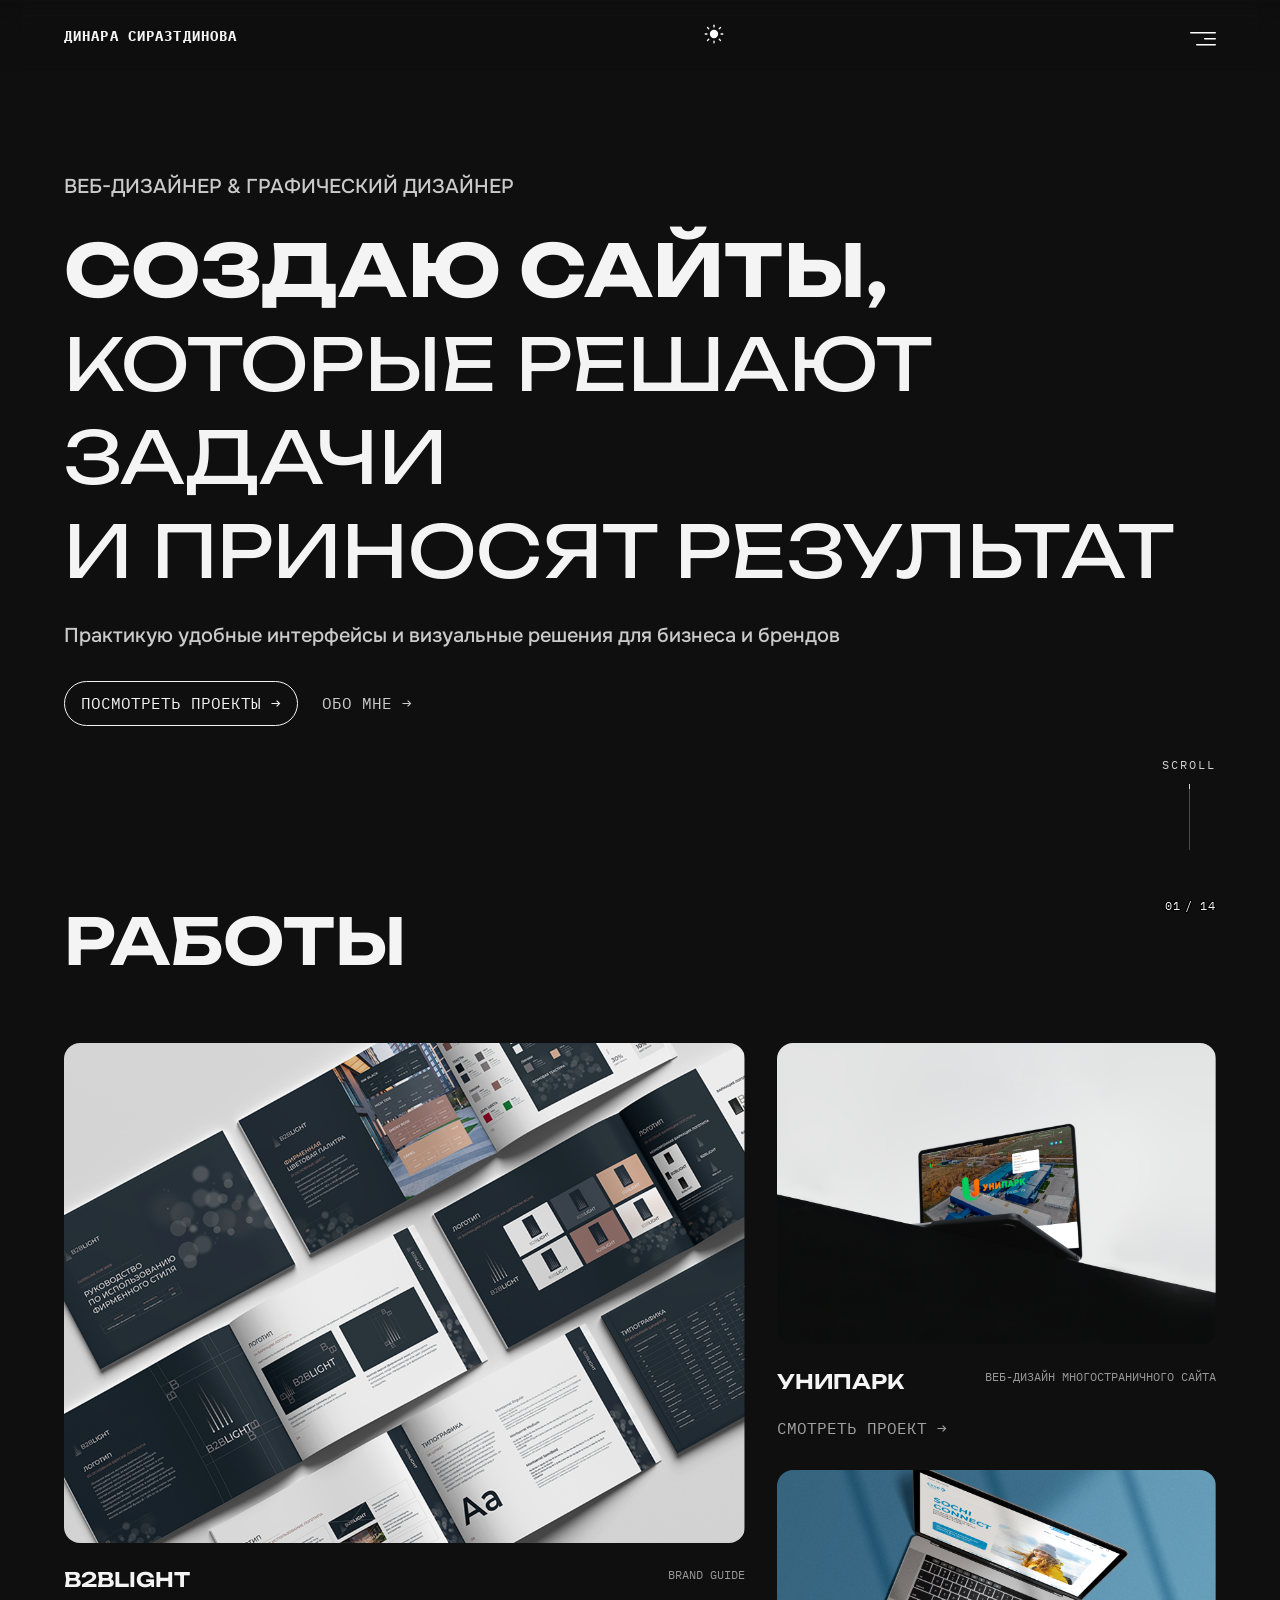
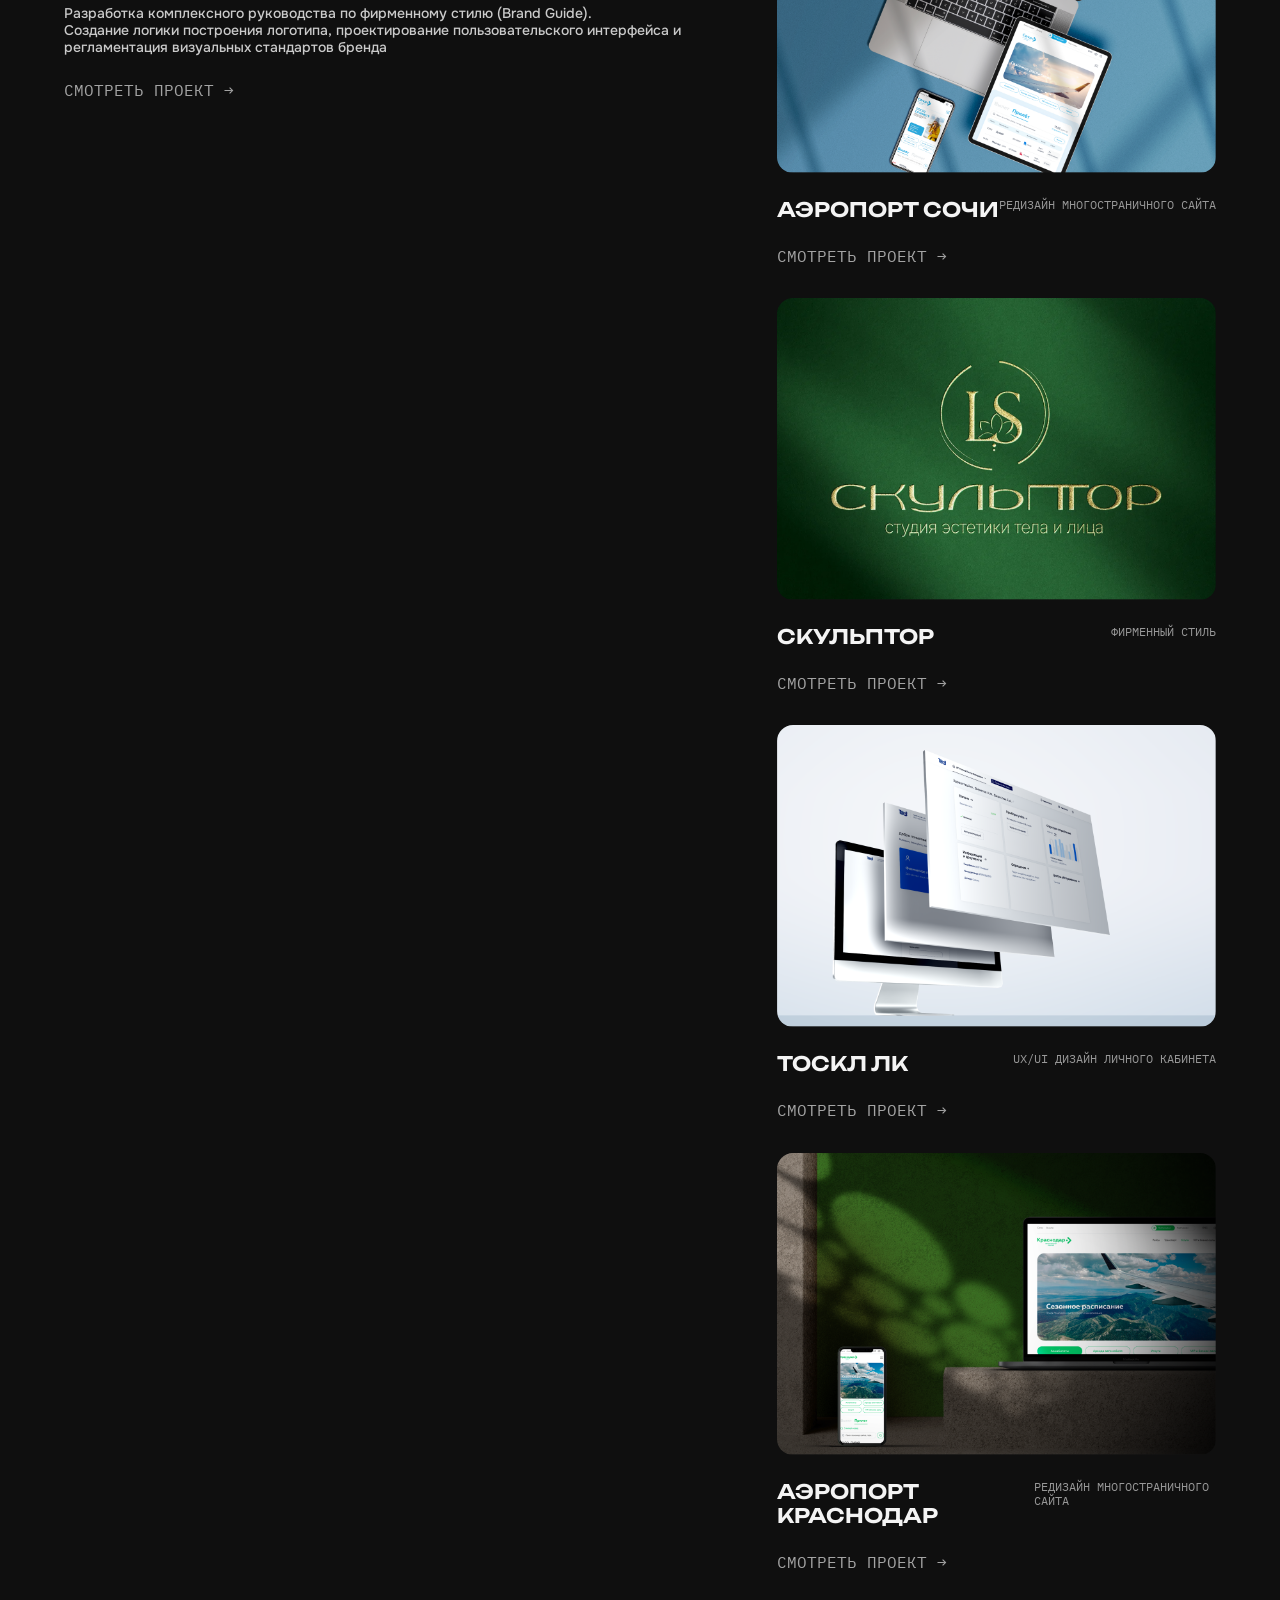
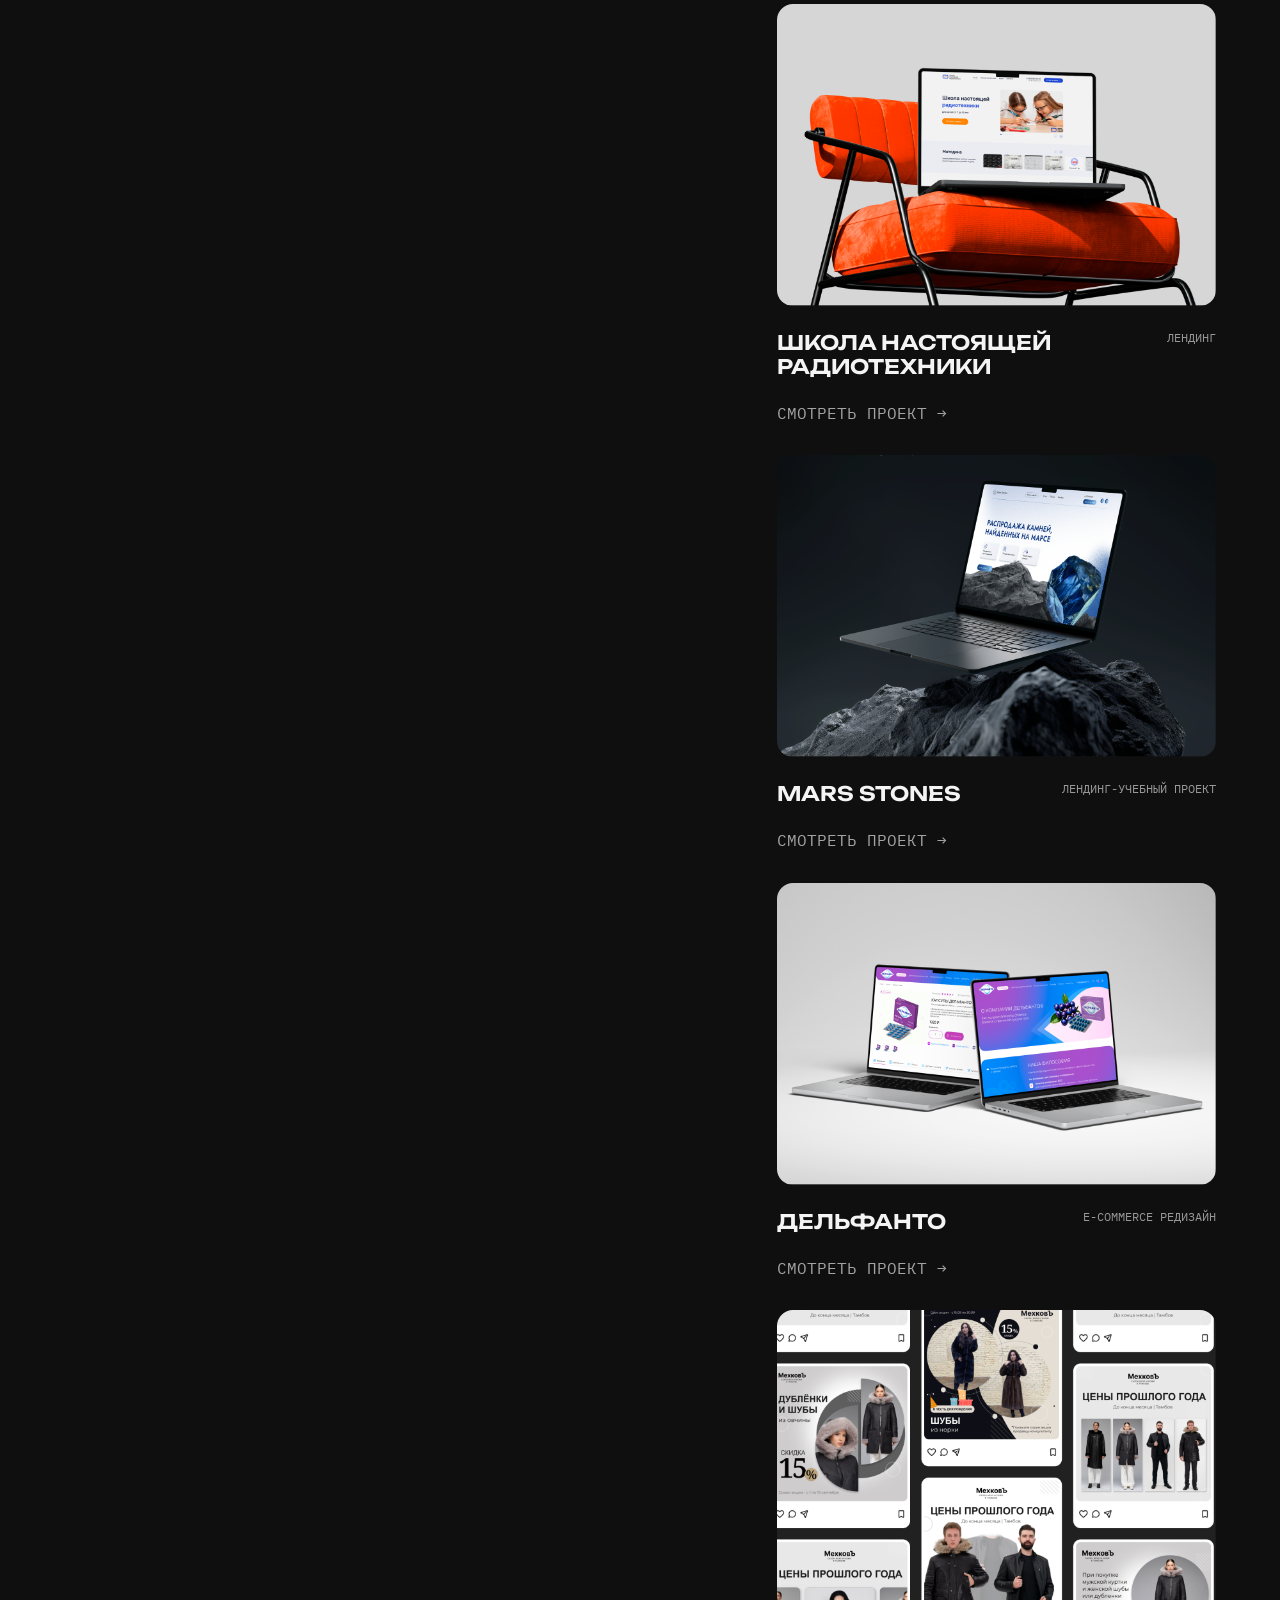
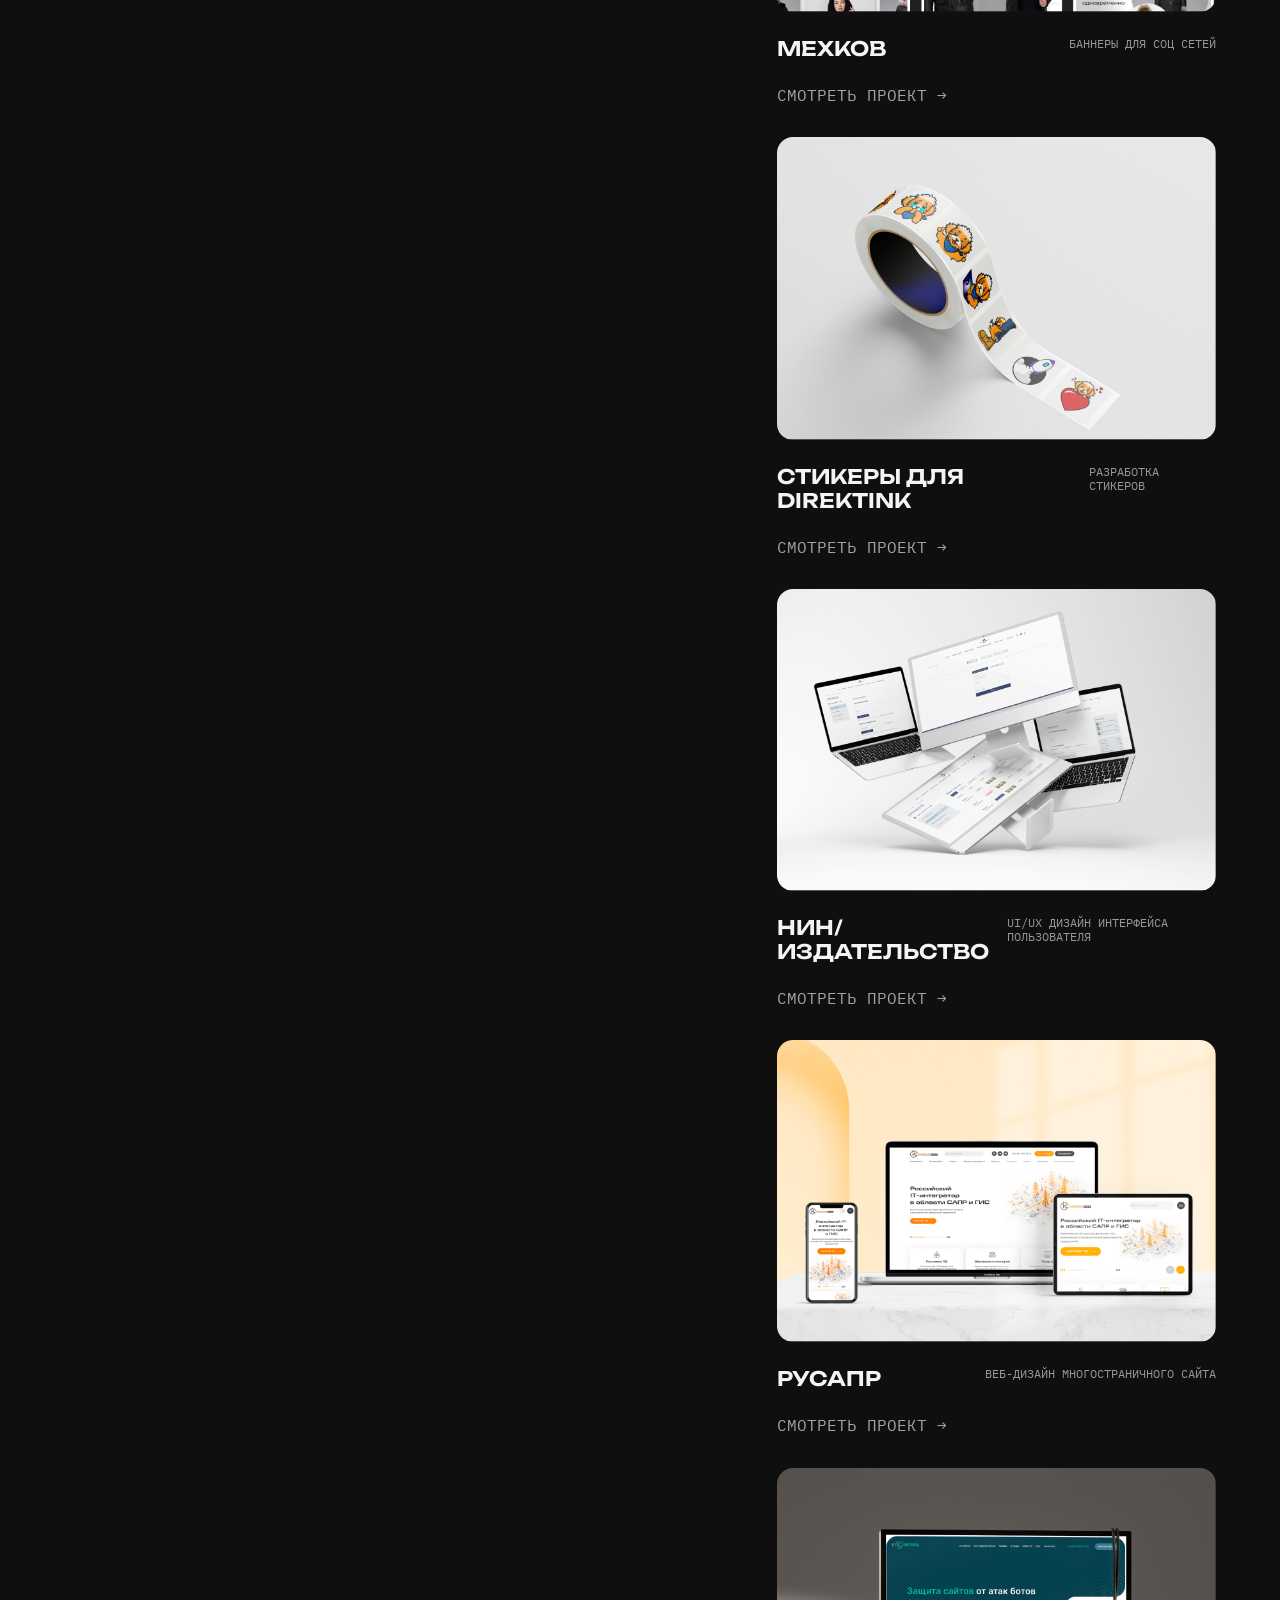
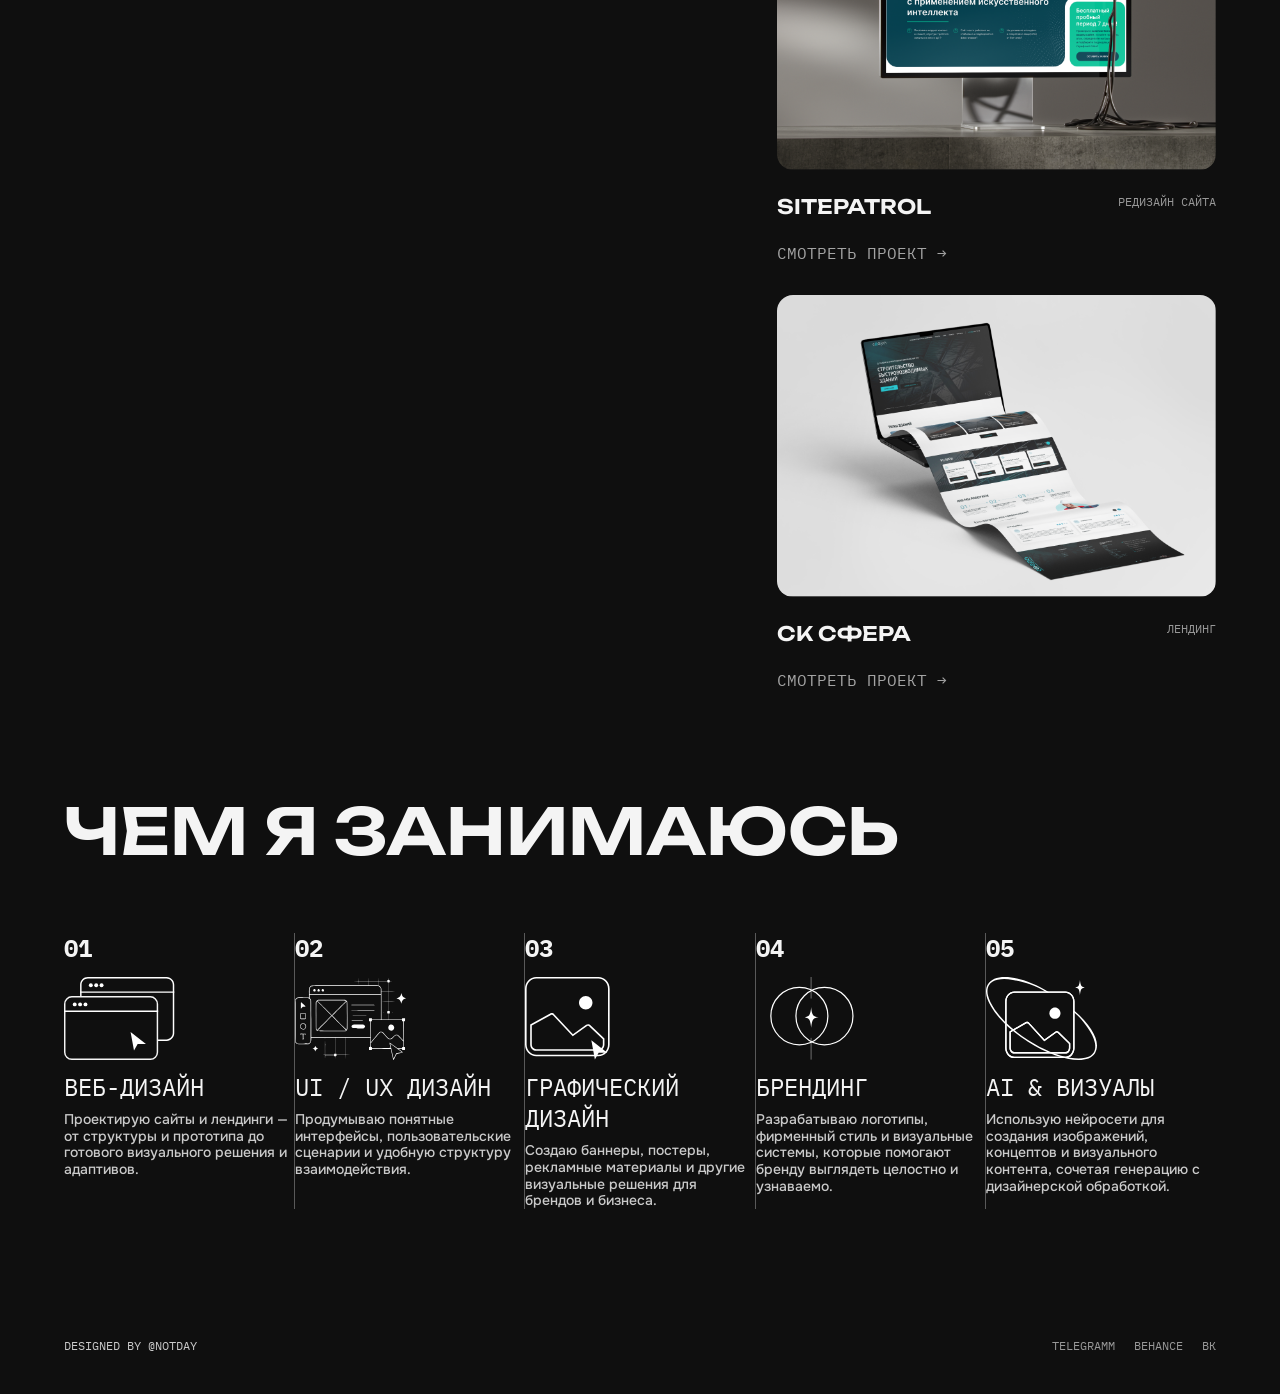
==== index.html @ 3d417f25 "Add theme changer button with sun to crescent moon animation" ====
<!doctype html>
<html lang="ru">
  <head>
    <meta charset="UTF-8" />
    <meta name="viewport" content="width=device-width, initial-scale=1.0" />
    <title>Document</title>
    <link rel="stylesheet" href="style.css" />
  </head>
  <body>
    <header>
      <p>ДИНАРА СИРАЗТДИНОВА</p>
      <button class="theme_button" aria-label="Theme changer">
        <svg
          width="20"
          height="20"
          viewBox="0 0 20 20"
          fill="none"
          xmlns="http://www.w3.org/2000/svg"
          aria-hidden="true"
        >
          <mask
            id="moon_mask"
            maskUnits="userSpaceOnUse"
            x="0"
            y="0"
            width="20"
            height="20"
          >
            <rect width="20" height="20" fill="white" />
            <g class="mask_cut">
              <circle cx="12.2" cy="8.8" r="3.2" fill="black" />
            </g>
          </mask>
          <g class="moon_group" mask="url(#moon_mask)">
            <circle class="sun_disk" cx="10" cy="10" r="4.16675" fill="white" />
          </g>
          <path
            class="ray"
            d="M10 1.25V2.91667"
            stroke="white"
            stroke-width="1.33333"
            stroke-linecap="round"
          />
          <path
            class="ray"
            d="M10 17.0834V18.75"
            stroke="white"
            stroke-width="1.33333"
            stroke-linecap="round"
          />
          <path
            class="ray"
            d="M1.25 10H2.91667"
            stroke="white"
            stroke-width="1.33333"
            stroke-linecap="round"
          />
          <path
            class="ray"
            d="M17.0835 10H18.7502"
            stroke="white"
            stroke-width="1.33333"
            stroke-linecap="round"
          />
          <path
            class="ray"
            d="M3.5 3.5L4.75 4.75"
            stroke="white"
            stroke-width="1.33333"
            stroke-linecap="round"
          />
          <path
            class="ray"
            d="M15.25 15.25L16.5 16.5"
            stroke="white"
            stroke-width="1.33333"
            stroke-linecap="round"
          />
          <path
            class="ray"
            d="M3.5 16.5L4.75 15.25"
            stroke="white"
            stroke-width="1.33333"
            stroke-linecap="round"
          />
          <path
            class="ray"
            d="M15.25 4.75L16.5 3.5"
            stroke="white"
            stroke-width="1.33333"
            stroke-linecap="round"
          />
        </svg>
      </button>
      <button id="menu_button">
        <img src="content/icons/Button - Menu.svg" alt="" />
      </button>
    </header>
    <nav class="menu" id="menu">
      <div class="menu_top">
        <div class="menu_left">
          <a href="index.html">ГЛАВНАЯ</a>
          <a href="works.html">РАБОТЫ</a>
          <a href="about.html">ОБО МНЕ</a>
        </div>
        <div class="menu_right">
          <div class="menu_block">
            <p class="menu_label">EMAIL</p>
            <a href="mailto:dinara.sir2003@gmail.com"
              >dinara.sir2003@gmail.com</a
            >
          </div>
          <div class="menu_block">
            <p class="menu_label">ССЫЛКИ НА СОЦ.СЕТИ</p>
            <div class="menu_socials">
              <a href="">Telegram</a>
              <a href="">Behance</a>
              <a href="">ВК</a>
            </div>
          </div>
          <div class="menu_block">
            <p class="menu_label">МЕСТО ЖИТЕЛЬСТВА</p>
            <p>Россия, г.Казань</p>
          </div>
        </div>
      </div>
    </nav>
    <main>
      <section class="first">
        <article class="first_text">
          <p>ВЕБ-ДИЗАЙНЕР & ГРАФИЧЕСКИЙ ДИЗАЙНЕР</p>
          <h1>
            СОЗДАЮ САЙТЫ,<br /><span>КОТОРЫЕ РЕШАЮТ ЗАДАЧИ</span><br />
            <span>И ПРИНОСЯТ РЕЗУЛЬТАТ</span>
          </h1>
          <p>
            Практикую удобные интерфейсы и визуальные решения для бизнеса и
            брендов
          </p>
        </article>

        <div class="first_buttons">
          <a href="works.html" class="projects_button">ПОСМОТРЕТЬ ПРОЕКТЫ →</a>
          <a href="about.html" class="about_button">ОБО МНЕ →</a>
        </div>

        <button class="scroll_button">
          <span>SCROLL</span>
          <span></span>
        </button>
      </section>

      <section class="second">
        <div class="second_content">
          <div class="second_left">
            <h1>РАБОТЫ</h1>
            <article class="second_main">
              <div class="second_main_content">
                <a href="project.html?project=b2bright">
                  <img src="content/images/Overlay (0).png" alt="B2BLIGHT" />
                </a>
                <div class="second_main_text">
                  <div class="second_main_text_sides">
                    <h2>B2BLIGHT</h2>
                    <p>BRAND GUIDE</p>
                  </div>
                  <p>
                    Разработка комплексного руководства по фирменному стилю
                    (Brand Guide).<br />
                    Создание логики построения логотипа, проектирование
                    пользовательского интерфейса и регламентация визуальных
                    стандартов бренда
                  </p>
                </div>
                <a href="project.html?project=b2bright">СМОТРЕТЬ ПРОЕКТ →</a>
              </div>
            </article>
          </div>

          <div class="second_other">
            <p class="counter"><span>01</span> / 14</p>
            <article>
              <div class="second_main_content">
                <a href="project.html?project=unipark">
                  <img src="content/images/Overlay.png" alt="УНИПАРК" />
                </a>
                <div class="second_main_text">
                  <div class="second_main_text_sides">
                    <h2>УНИПАРК</h2>
                    <p>ВЕБ-ДИЗАЙН МНОГОСТРАНИЧНОГО САЙТА</p>
                  </div>
                </div>
                <a href="project.html?project=unipark">СМОТРЕТЬ ПРОЕКТ →</a>
              </div>
            </article>

            <article>
              <div class="second_main_content">
                <a href="project.html?project=airport-sochi">
                  <img
                    src="content/images/Overlay (1).png"
                    alt="АЭРОПОРТ СОЧИ"
                  />
                </a>
                <div class="second_main_text">
                  <div class="second_main_text_sides">
                    <h2>АЭРОПОРТ СОЧИ</h2>
                    <p>РЕДИЗАЙН МНОГОСТРАНИЧНОГО САЙТА</p>
                  </div>
                </div>
                <a href="project.html?project=airport-sochi">СМОТРЕТЬ ПРОЕКТ →</a>
              </div>
            </article>

            <article>
              <div class="second_main_content">
                <a href="project.html?project=skulptor">
                  <img src="content/images/Overlay (2).png" alt="СКУЛЬПТОР" />
                </a>
                <div class="second_main_text">
                  <div class="second_main_text_sides">
                    <h2>СКУЛЬПТОР</h2>
                    <p>ФИРМЕННЫЙ СТИЛЬ</p>
                  </div>
                </div>
                <a href="project.html?project=skulptor">СМОТРЕТЬ ПРОЕКТ →</a>
              </div>
            </article>

            <article>
              <div class="second_main_content">
                <a href="project.html?project=toskl-lk">
                  <img src="content/images/Overlay (3).png" alt="ТОСКЛ ЛК" />
                </a>
                <div class="second_main_text">
                  <div class="second_main_text_sides">
                    <h2>ТОСКЛ ЛК</h2>
                    <p>UX/UI ДИЗАЙН ЛИЧНОГО КАБИНЕТА</p>
                  </div>
                </div>
                <a href="project.html?project=toskl-lk">СМОТРЕТЬ ПРОЕКТ →</a>
              </div>
            </article>

            <article>
              <div class="second_main_content">
                <a href="project.html?project=airport-krasnodar">
                  <img
                    src="content/images/Overlay (4).png"
                    alt="АЭРОПОРТ КРАСНОДАР"
                  />
                </a>
                <div class="second_main_text">
                  <div class="second_main_text_sides">
                    <h2>АЭРОПОРТ КРАСНОДАР</h2>
                    <p>РЕДИЗАЙН МНОГОСТРАНИЧНОГО САЙТА</p>
                  </div>
                </div>
                <a href="project.html?project=airport-krasnodar">СМОТРЕТЬ ПРОЕКТ →</a>
              </div>
            </article>

            <article>
              <div class="second_main_content">
                <a href="project.html?project=radio-school">
                  <img
                    src="content/images/Overlay (5).png"
                    alt="ШКОЛА НАСТОЯЩЕЙ РАДИОТЕХНИКИ"
                  />
                </a>
                <div class="second_main_text">
                  <div class="second_main_text_sides">
                    <h2>ШКОЛА НАСТОЯЩЕЙ РАДИОТЕХНИКИ</h2>
                    <p>ЛЕНДИНГ</p>
                  </div>
                </div>
                <a href="project.html?project=radio-school">СМОТРЕТЬ ПРОЕКТ →</a>
              </div>
            </article>

            <article>
              <div class="second_main_content">
                <a href="project.html?project=mars-stones">
                  <img src="content/images/Overlay (6).png" alt="MARS STONES" />
                </a>
                <div class="second_main_text">
                  <div class="second_main_text_sides">
                    <h2>MARS STONES</h2>
                    <p>ЛЕНДИНГ-УЧЕБНЫЙ ПРОЕКТ</p>
                  </div>
                </div>
                <a href="project.html?project=mars-stones">СМОТРЕТЬ ПРОЕКТ →</a>
              </div>
            </article>

            <article>
              <div class="second_main_content">
                <a href="project.html?project=delfanto">
                  <img src="content/images/Overlay (7).png" alt="ДЕЛЬФАНТО" />
                </a>
                <div class="second_main_text">
                  <div class="second_main_text_sides">
                    <h2>ДЕЛЬФАНТО</h2>
                    <p>E-COMMERCE РЕДИЗАЙН</p>
                  </div>
                </div>
                <a href="project.html?project=delfanto">СМОТРЕТЬ ПРОЕКТ →</a>
              </div>
            </article>

            <article>
              <div class="second_main_content">
                <a href="project.html?project=mehkov">
                  <img src="content/images/Overlay (8).png" alt="МЕХКОВ" />
                </a>
                <div class="second_main_text">
                  <div class="second_main_text_sides">
                    <h2>МЕХКОВ</h2>
                    <p>БАННЕРЫ ДЛЯ СОЦ СЕТЕЙ</p>
                  </div>
                </div>
                <a href="project.html?project=mehkov">СМОТРЕТЬ ПРОЕКТ →</a>
              </div>
            </article>

            <article>
              <div class="second_main_content">
                <a href="project.html?project=direkting-stickers">
                  <img
                    src="content/images/Overlay (9).png"
                    alt="СТИКЕРЫ ДЛЯ DIREKTINK"
                  />
                </a>
                <div class="second_main_text">
                  <div class="second_main_text_sides">
                    <h2>СТИКЕРЫ ДЛЯ DIREKTINK</h2>
                    <p>РАЗРАБОТКА СТИКЕРОВ</p>
                  </div>
                </div>
                <a href="project.html?project=direkting-stickers">СМОТРЕТЬ ПРОЕКТ →</a>
              </div>
            </article>

            <article>
              <div class="second_main_content">
                <a href="project.html?project=nin-publishing">
                  <img
                    src="content/images/Overlay (10).png"
                    alt="НИН/ИЗДАТЕЛЬСТВО"
                  />
                </a>
                <div class="second_main_text">
                  <div class="second_main_text_sides">
                    <h2>НИН/ИЗДАТЕЛЬСТВО</h2>
                    <p>UI/UX ДИЗАЙН ИНТЕРФЕЙСА ПОЛЬЗОВАТЕЛЯ</p>
                  </div>
                </div>
                <a href="project.html?project=nin-publishing">СМОТРЕТЬ ПРОЕКТ →</a>
              </div>
            </article>

            <article>
              <div class="second_main_content">
                <a href="project.html?project=rusapr">
                  <img src="content/images/Overlay (11).png" alt="РУСАПР" />
                </a>
                <div class="second_main_text">
                  <div class="second_main_text_sides">
                    <h2>РУСАПР</h2>
                    <p>ВЕБ-ДИЗАЙН МНОГОСТРАНИЧНОГО САЙТА</p>
                  </div>
                </div>
                <a href="project.html?project=rusapr">СМОТРЕТЬ ПРОЕКТ →</a>
              </div>
            </article>

            <article>
              <div class="second_main_content">
                <a href="project.html?project=sitepatrol">
                  <img src="content/images/Overlay (12).png" alt="SITEPATROL" />
                </a>
                <div class="second_main_text">
                  <div class="second_main_text_sides">
                    <h2>SITEPATROL</h2>
                    <p>РЕДИЗАЙН САЙТА</p>
                  </div>
                </div>
                <a href="project.html?project=sitepatrol">СМОТРЕТЬ ПРОЕКТ →</a>
              </div>
            </article>

            <article>
              <div class="second_main_content">
                <a href="project.html?project=sk-sfera">
                  <img src="content/images/Overlay (13).png" alt="СК СФЕРА" />
                </a>
                <div class="second_main_text">
                  <div class="second_main_text_sides">
                    <h2>СК СФЕРА</h2>
                    <p>ЛЕНДИНГ</p>
                  </div>
                </div>
                <a href="project.html?project=sk-sfera">СМОТРЕТЬ ПРОЕКТ →</a>
              </div>
            </article>
          </div>
        </div>
      </section>

      <section class="third">
        <h1>ЧЕМ Я ЗАНИМАЮСЬ</h1>
        <article class="third_content">
          <div class="third_card">
            <p>01</p>
            <img src="content/icons/third_1.svg" alt="" />
            <div class="third_card_text">
              <h2>ВЕБ-ДИЗАЙН</h2>
              <p>
                Проектирую сайты и лендинги — от структуры и прототипа до
                готового визуального решения и адаптивов.
              </p>
            </div>
          </div>

          <div class="third_line"></div>

          <div class="third_card">
            <p>02</p>
            <img src="content/icons/third_2.svg" alt="" />
            <div class="third_card_text">
              <h2>UI / UX ДИЗАЙН</h2>
              <p>
                Продумываю понятные интерфейсы, пользовательские сценарии и
                удобную структуру взаимодействия.
              </p>
            </div>
          </div>

          <div class="third_line"></div>

          <div class="third_card">
            <p>03</p>
            <img src="content/icons/third_3.svg" alt="" />
            <div class="third_card_text">
              <h2>ГРАФИЧЕСКИЙ ДИЗАЙН</h2>
              <p>
                Создаю баннеры, постеры, рекламные материалы и другие визуальные
                решения для брендов и бизнеса.
              </p>
            </div>
          </div>

          <div class="third_line"></div>

          <div class="third_card">
            <p>04</p>
            <img src="content/icons/third_4.svg" alt="" />
            <div class="third_card_text">
              <h2>БРЕНДИНГ</h2>
              <p>
                Разрабатываю логотипы, фирменный стиль и визуальные системы,
                которые помогают бренду выглядеть целостно и узнаваемо.
              </p>
            </div>
          </div>

          <div class="third_line"></div>

          <div class="third_card">
            <p>05</p>
            <img src="content/icons/third_5.svg" alt="" />
            <div class="third_card_text">
              <h2>AI & ВИЗУАЛЫ</h2>
              <p>
                Использую нейросети для создания изображений, концептов и
                визуального контента, сочетая генерацию с дизайнерской
                обработкой.
              </p>
            </div>
          </div>
        </article>
      </section>
    </main>
    <footer>
      <p>DESIGNED BY @NOTDAY</p>
      <div>
        <a href="">TELEGRAMM</a>
        <a href="">BEHANCE</a>
        <a href="">ВК</a>
      </div>
    </footer>
    <script src="script.js"></script>
  </body>
</html>
---- style.css ----
* {
  margin: 0;
  padding: 0;
  box-sizing: border-box;
}

@font-face {
  font-family: unbounded;
  src: url(fonts/Unbounded/Unbounded-VariableFont_wght.ttf) format("truetype");
  font-display: swap;
}
@font-face {
  font-family: ibm_plex_mono;
  src: url(fonts/IBM_Plex_Mono/IBMPlexMono-Regular.ttf) format("truetype");
  font-weight: 400;
  font-style: normal;
  font-display: swap;
}
@font-face {
  font-family: ibm_plex_mono;
  src: url(fonts/IBM_Plex_Mono/IBMPlexMono-Bold.ttf) format("truetype");
  font-weight: 700;
  font-style: normal;
  font-display: swap;
}
@font-face {
  font-family: onest;
  src: url(fonts/Onest/Onest-VariableFont_wght.ttf) format("truetype");
  font-display: swap;
}

.first_text p {
  font-family: "onest";
  font-weight: 500;
  font-size: 20px;
  line-height: 130%;
  opacity: 0.82;
  letter-spacing: 1%;
}

.first_text h1 {
  font-family: "unbounded";
  font-weight: 700;
  font-size: 72px;
  line-height: 130%;
  letter-spacing: 0.35px;
  justify-content: spa;
}

.first_text h1 span {
  font-weight: 400;
}

.first_buttons {
  display: flex;
  align-items: center;
  gap: 24px;

  font-family: "ibm_plex_mono";
  font-size: 16px;
  line-height: 120%;
  letter-spacing: 3%;
}

.about_button {
  opacity: 0.82;
}

.scroll_button {
  font-family: "ibm_plex_mono";
  font-size: 12px;
  line-height: 100%;
  letter-spacing: 1.92px;
  opacity: 0.82;
}
.second h1 {
  font-family: "unbounded";
  font-weight: 600;
  font-size: 64px;
  line-height: 130%;
}

html,
body {
  background-color: #0f0f0f;
}

body {
  color: #f4f4f4;
}

header {
  position: fixed;
  top: 0;
  z-index: 1000;
  display: flex;
  flex-direction: row;
  justify-content: space-between;
  align-items: center;

  width: 100%;
  padding: 24px 64px;

  font-family: "ibm_plex_mono";
  font-weight: 700;
  font-size: 14px;
  letter-spacing: 1.12px;
}

header::before {
  content: "";
  position: absolute;
  inset: 0;
  z-index: -1;

  -webkit-backdrop-filter: blur(12px);
  backdrop-filter: blur(12px);
  -webkit-mask-image: linear-gradient(
    to bottom,
    #000 0%,
    rgba(0, 0, 0, 0.991) 10%,
    rgba(0, 0, 0, 0.964) 20%,
    rgba(0, 0, 0, 0.919) 30%,
    rgba(0, 0, 0, 0.856) 40%,
    rgba(0, 0, 0, 0.775) 50%,
    rgba(0, 0, 0, 0.676) 60%,
    rgba(0, 0, 0, 0.559) 70%,
    rgba(0, 0, 0, 0.424) 80%,
    rgba(0, 0, 0, 0.271) 90%,
    rgba(0, 0, 0, 0.1) 100%
  );
  mask-image: linear-gradient(
    to bottom,
    #000 0%,
    rgba(0, 0, 0, 0.991) 10%,
    rgba(0, 0, 0, 0.964) 20%,
    rgba(0, 0, 0, 0.919) 30%,
    rgba(0, 0, 0, 0.856) 40%,
    rgba(0, 0, 0, 0.775) 50%,
    rgba(0, 0, 0, 0.676) 60%,
    rgba(0, 0, 0, 0.559) 70%,
    rgba(0, 0, 0, 0.424) 80%,
    rgba(0, 0, 0, 0.271) 90%,
    rgba(0, 0, 0, 0.1) 100%
  );
}

header button {
  background-color: inherit;
  border: none;
}

header button:hover {
  cursor: pointer;
}

.theme_button .ray {
  transform-box: view-box;
  transform-origin: 10px 10px;
  transition:
    transform 0.4s ease,
    opacity 0.25s ease,
    stroke 0.3s ease;
}

.theme_button .sun_disk {
  transition: fill 0.3s ease;
}

.theme_button.moon .ray {
  transform: scale(0);
  opacity: 0;
  stroke: #000;
}

.theme_button.moon .sun_disk {
  fill: #000;
}

.theme_button .moon_group {
  transform-box: view-box;
  transform-origin: 10px 10px;
  transition: transform 0.5s ease;
}

.theme_button.moon .moon_group {
  transform: scale(2.1);
}

.theme_button .mask_cut {
  transform: translate(7.8px, -7.133px);
  transition: transform 0.5s ease;
}

.theme_button.moon .mask_cut {
  transform: translate(0, 0);
}

.first {
  display: flex;
  flex-direction: column;
  justify-content: center;
  align-items: flex-start;
  gap: 32px;

  min-height: 100vh;
  padding: 50px 64px;
}

.first_text {
  display: flex;
  flex-direction: column;
  gap: 24px;
}

a {
  text-decoration: none;
  color: inherit;
}
.projects_button {
  padding: 12px 16px;
  background-color: inherit;
  border: 1px solid;
  text-decoration: none;
  border-radius: 999px;
  border-color: #f4f4f4;
  text-align: center;
}

.scroll_button {
  position: absolute;
  right: 64px;
  bottom: 50px;

  display: flex;
  flex-direction: column;
  align-items: center;
  gap: 13px;

  border: none;
  background-color: inherit;
  color: #ffffff;
}

.scroll_button span:last-child {
  position: relative;
  display: block;
  width: 1px;
  height: 66px;
}

.scroll_button span:last-child::before {
  content: "";
  position: absolute;
  top: 0;
  left: 0;
  width: 1px;
  height: 66px;
  background-color: #f4f4f4;
  opacity: 0.32;
}

.scroll_button span:last-child::after {
  content: "";
  position: absolute;
  top: 0;
  left: 0;
  width: 1px;
  height: 5px;
  background-color: #ffffff;
  animation: scrollLine 1.33s ease-in-out infinite;
}

@keyframes scrollLine {
  0% {
    top: 0;
    opacity: 0;
  }
  50% {
    opacity: 1;
  }
  100% {
    top: 61px;
    opacity: 0;
  }
}

.second {
  display: flex;
  flex-direction: column;
  gap: 60px;
  min-height: 100vh;
  padding: 0px 64px;
}

.second_content {
  display: grid;
  grid-template-columns: 1.55fr 1fr;
  gap: 32px;
}

.second_left {
  display: flex;
  flex-direction: column;
  gap: 60px;

  position: sticky;
  align-self: start;
  top: 50px;
  max-height: calc(100vh - 100px);
}

.second_main {
  display: flex;
  flex-direction: column;
  gap: 32px;
}

.second_main_content {
  display: flex;
  flex-direction: column;
  gap: 25px;
}

.second_main_content img {
  border-radius: 16px;
}

.second_other .second_main_content > a:first-child img {
  width: 100%;
}

.second_left .second_main,
.second_left .second_main_content {
  min-height: 0;
}

.second_left .second_main_content > a:first-child {
  flex-shrink: 1;
  min-height: 0;
  display: flex;
  flex-direction: column;
}

.second_left .second_main_content > a:first-child img {
  flex: 1;
  min-height: 0;
  width: 100%;
  object-fit: cover;
}

.second_main_text {
  display: flex;
  flex-direction: column;
  gap: 13px;
}

.second_main_text_sides {
  display: flex;
  flex-direction: row;
  justify-content: space-between;
}

.second_main_text_sides h2 {
  font-family: "unbounded";
  font-weight: 600;
  font-size: 20px;
  line-height: 120%;
  letter-spacing: 1%;
  text-transform: uppercase;
}

.second_main_text_sides p {
  font-family: "ibm_plex_mono";
  font-weight: 400;
  font-size: 12px;
  line-height: 120%;
  letter-spacing: 5%;
  text-transform: uppercase;
  opacity: 0.6;
}

.second_main_text > p {
  font-family: "onest";
  font-weight: 500;
  font-size: 14px;
  line-height: 120%;
  letter-spacing: 1%;
  opacity: 0.82;
}

.second_main_content > a:last-child {
  opacity: 0.65;
}

.second a {
  font-family: "ibm_plex_mono";
  font-weight: 500;
  font-size: 16px;
  line-height: 120%;
  letter-spacing: 3%;
  text-transform: uppercase;
}

.second_other {
  display: flex;
  flex-direction: column;
  gap: 32px;
}
.second_other .counter {
  display: flex;
  justify-content: flex-end;
  align-items: flex-start;
  gap: 4px;

  position: sticky;
  top: 60px;

  margin-bottom: 99px;

  font-family: "ibm_plex_mono";
  font-size: 12px;
  line-height: 100%;
  letter-spacing: 0.78px;
  text-shadow:
    -1px -1px 0 #000,
    0 -1px 0 #000,
    1px -1px 0 #000,
    -1px 0 0 #000,
    1px 0 0 #000,
    -1px 1px 0 #000,
    0 1px 0 #000,
    1px 1px 0 #000;
}
img {
  max-width: 100%;
  height: auto;
  display: block;
}

.third {
  display: flex;
  flex-direction: column;
  justify-content: space-between;
  align-items: flex-start;
  gap: 60px;

  padding: 100px 64px 90px 64px;
}

.third_content {
  display: flex;
  flex-direction: row;
  justify-content: space-between;
  align-items: stretch;
  align-self: stretch;
}

.third_line {
  width: 1px;
  background-color: #f4f4f4;
  opacity: 0.32;
}

.third_card {
  display: flex;
  flex-direction: column;
  align-items: flex-start;
  gap: 12px;
  width: 280px;
}

.third_card > p {
  font-family: "ibm_plex_mono";
  font-weight: 600;
  font-size: 24px;
  line-height: 130%;
  letter-spacing: 1%;
  text-transform: uppercase;
}

.third_card img {
  width: 111px;
  height: 83px;
  object-fit: contain;
  object-position: left center;
}

.third_card_text {
  display: flex;
  flex-direction: column;
  align-items: flex-start;
  justify-content: space-between;
  gap: 8px;
}

.third h1 {
  font-family: "unbounded";
  font-weight: 600;
  font-size: 64px;
  line-height: 130%;
  letter-spacing: 1%;
  text-transform: uppercase;
}

.third_card_text h2 {
  font-family: "ibm_plex_mono";
  font-weight: 400;
  font-size: 24px;
  line-height: 130%;
  letter-spacing: 1%;
  text-transform: uppercase;
}

.third_card_text p {
  font-family: "onest";
  font-weight: 500;
  font-size: 14px;
  line-height: 120%;
  letter-spacing: 1%;
  color: #f4f4f4;
  opacity: 0.82;
}

footer {
  color: #f4f4f4;

  display: flex;
  flex-direction: row;
  justify-content: space-between;

  padding: 40px 64px;

  font-family: "ibm_plex_mono";
  font-weight: 400;
  font-size: 12px;
  line-height: 120%;
  letter-spacing: 5%;
  text-transform: uppercase;
}

footer div {
  display: flex;
  flex-direction: row;
  justify-content: space-between;
  gap: 19px;
}

footer p {
  opacity: 0.82;
}

footer a {
  opacity: 0.6;
}

.menu {
  position: fixed;
  inset: 0;
  z-index: 900;

  display: flex;
  flex-direction: column;
  justify-content: space-between;

  padding: 100px 64px 40px;

  background-color: #060606;

  opacity: 0;
  visibility: hidden;
  pointer-events: none;
  transition:
    opacity 0.3s ease,
    visibility 0.3s ease;
}

.menu.open {
  opacity: 1;
  visibility: visible;
  pointer-events: auto;
}

.menu_top {
  display: flex;
  flex-direction: row;
  justify-content: space-between;
  align-items: center;

  flex: 1;
}

.menu_left {
  display: flex;
  flex-direction: column;
  align-items: flex-start;
  gap: 24px;
}

.menu_left a {
  font-family: "unbounded";
  font-weight: 600;
  font-size: 120px;
  line-height: 130%;
  letter-spacing: 1%;
  text-transform: uppercase;
}

.menu_right {
  display: flex;
  flex-direction: column;
  align-items: flex-start;
  gap: 32px;
}

.menu_block {
  display: flex;
  flex-direction: column;
  align-items: flex-start;
  gap: 8px;
}

.menu_label {
  font-family: "ibm_plex_mono";
  font-weight: 400;
  font-size: 12px;
  line-height: 120%;
  letter-spacing: 5%;
  text-transform: uppercase;
  opacity: 0.82;
}

.menu_block a,
.menu_block p:not(.menu_label) {
  font-family: "onest";
  font-weight: 500;
  font-size: 14px;
  line-height: 120%;
}

.menu_socials {
  display: flex;
  flex-direction: row;
  gap: 19px;
}
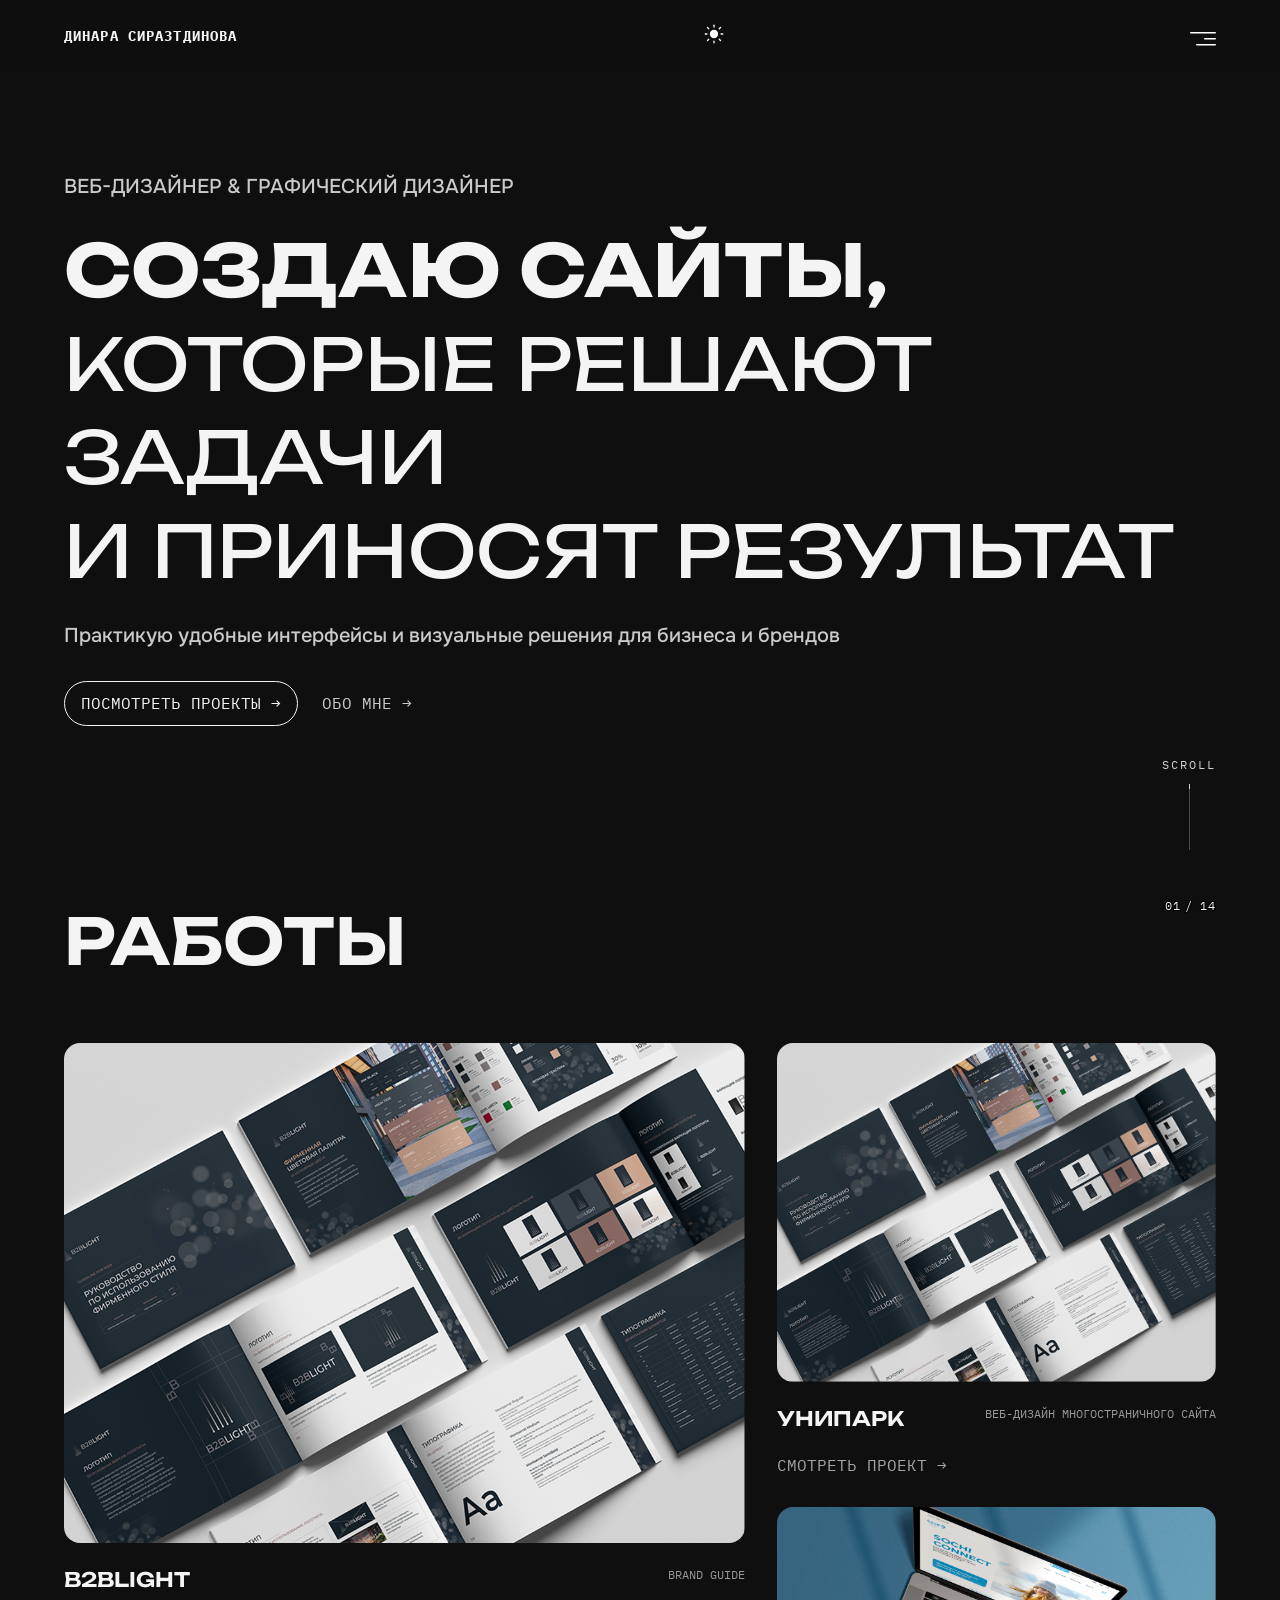
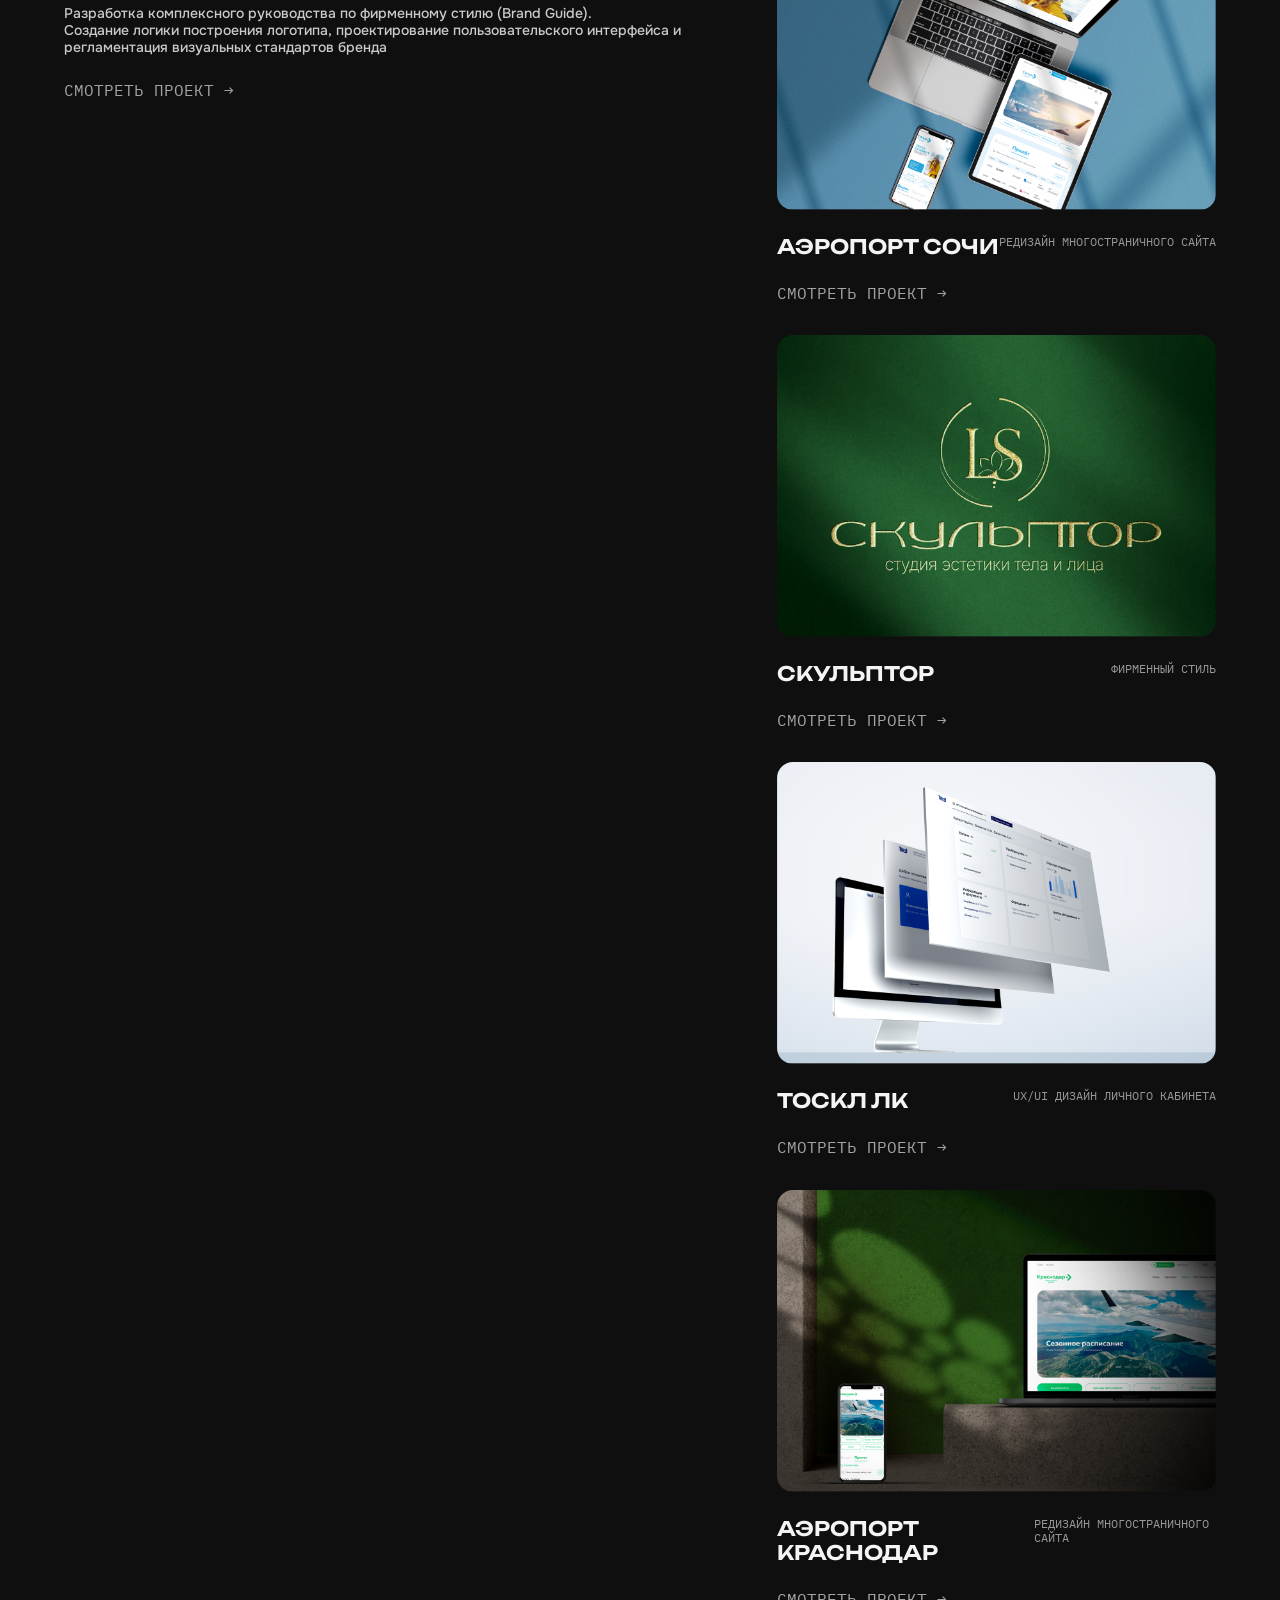
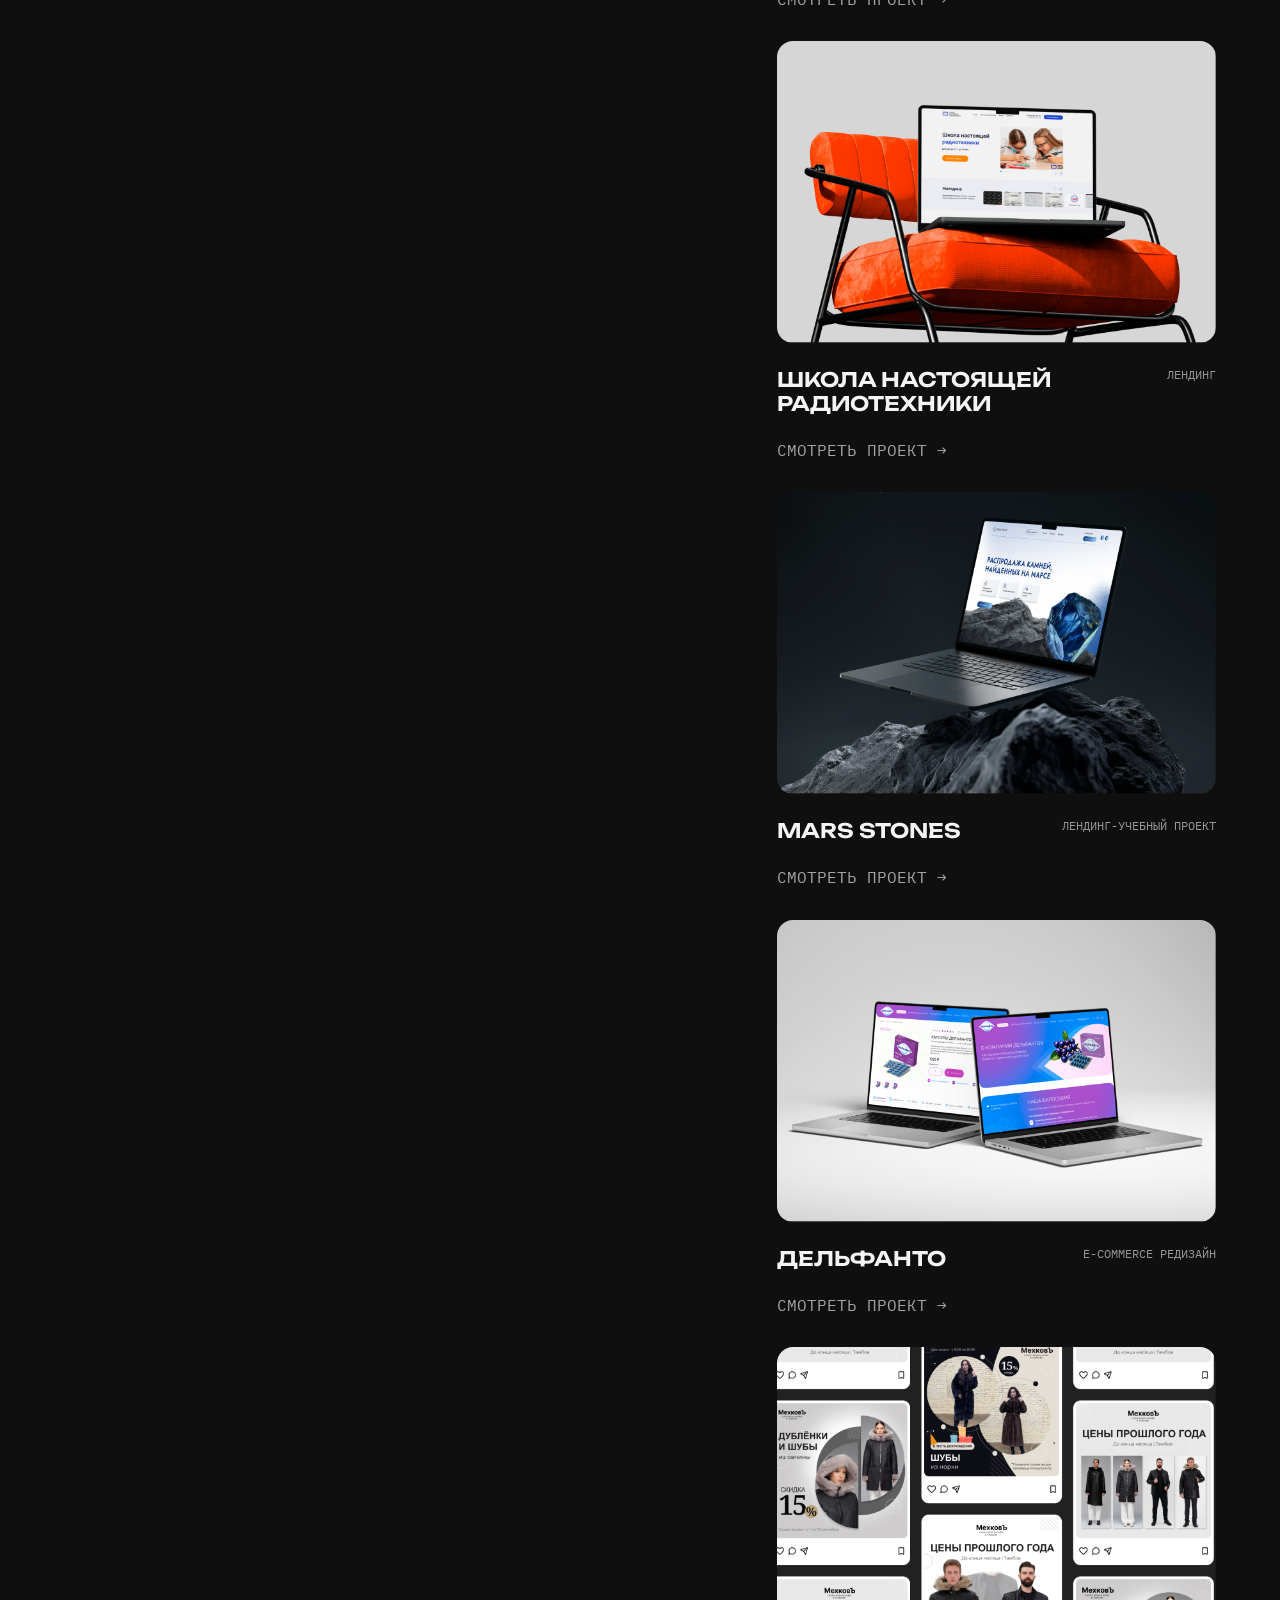
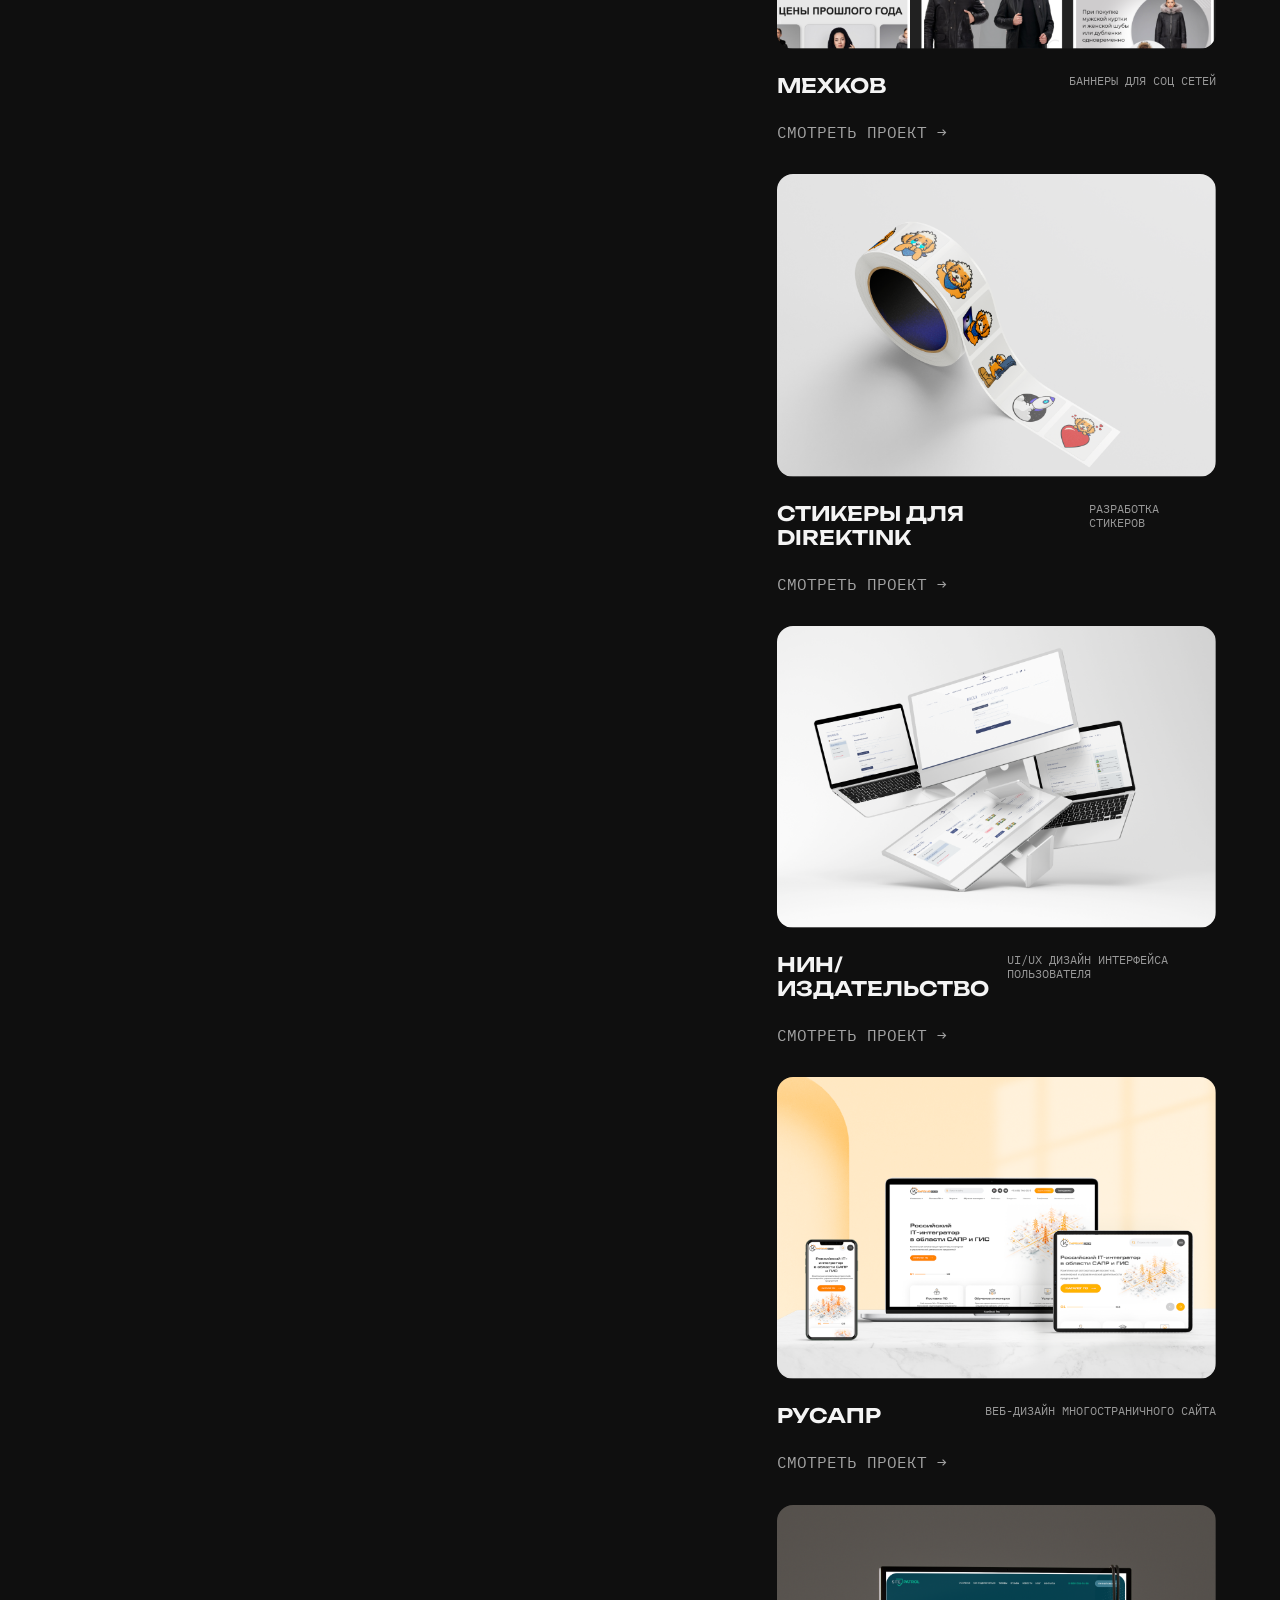
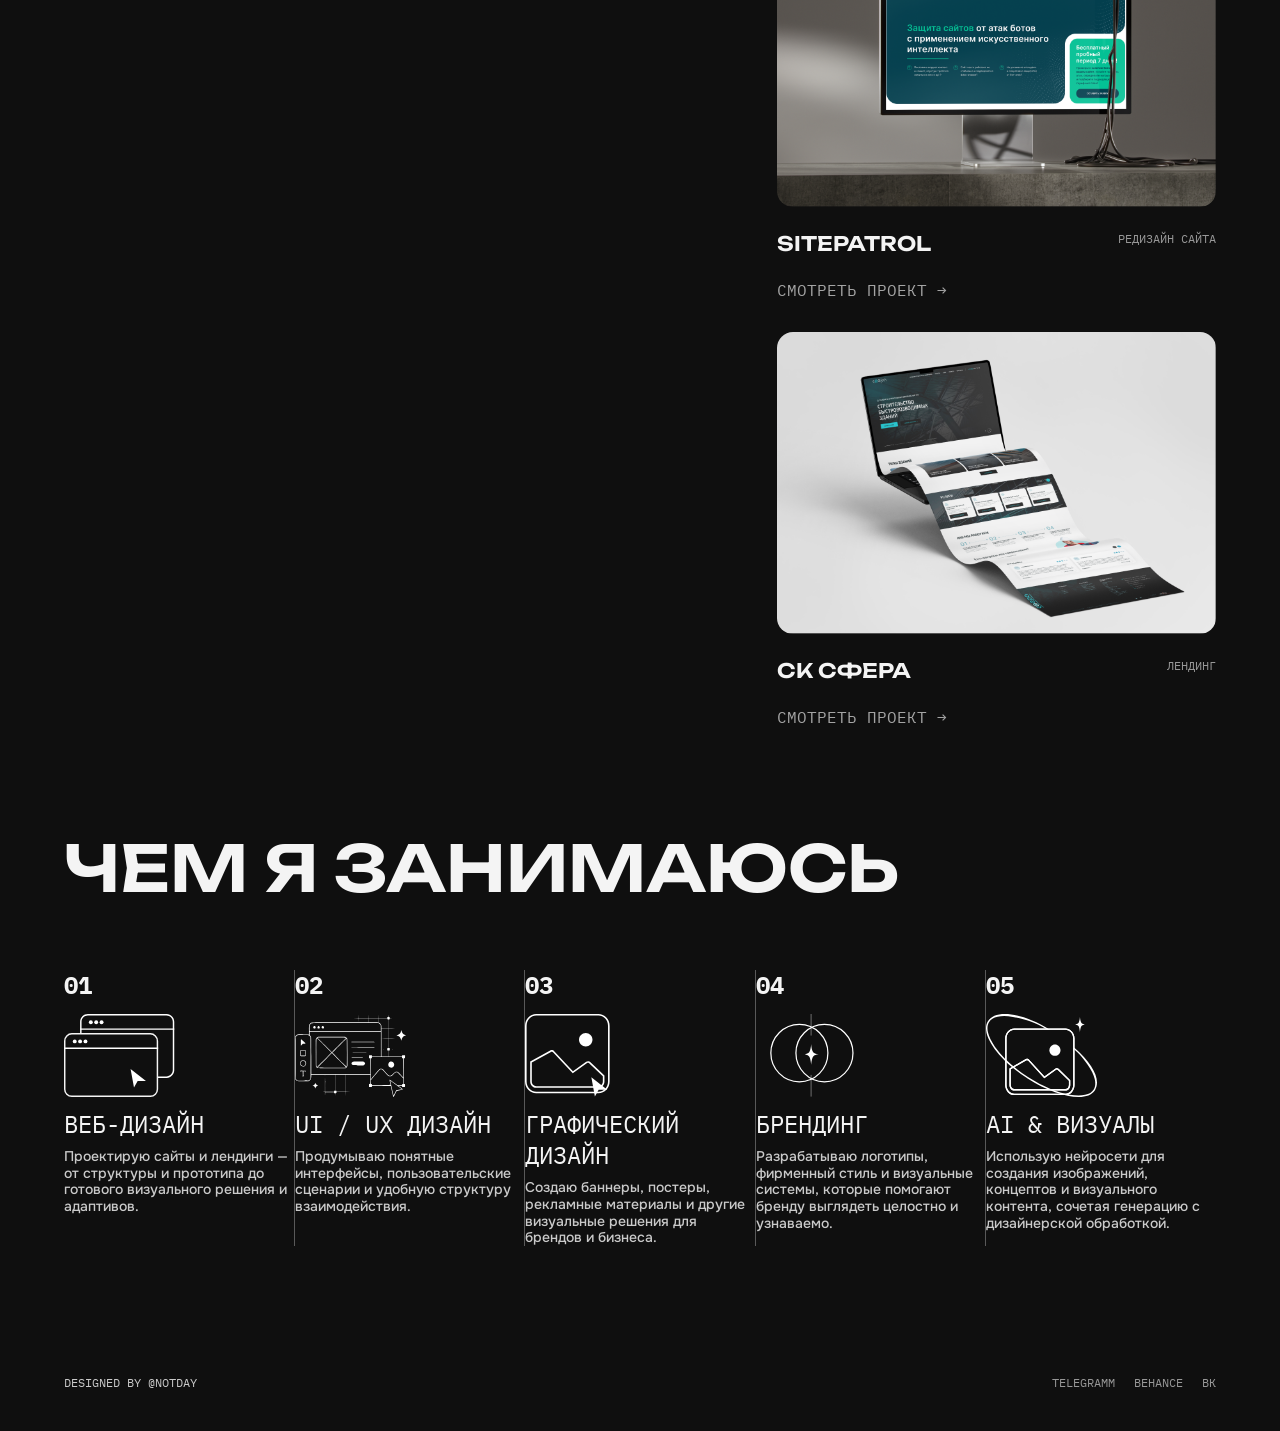
==== commit f0037e5d: "feat: rename overlay images to overlay-N.png and update references" ====
--- a/index.html
+++ b/index.html
@@ -5,6 +5,11 @@
     <meta name="viewport" content="width=device-width, initial-scale=1.0" />
     <title>Document</title>
     <link rel="stylesheet" href="style.css" />
+    <script>
+      if (localStorage.getItem("theme") === "light") {
+        document.documentElement.classList.add("light");
+      }
+    </script>
   </head>
   <body>
     <header>
@@ -157,7 +162,7 @@
             <article class="second_main">
               <div class="second_main_content">
                 <a href="project.html?project=b2bright">
-                  <img src="content/images/Overlay (0).png" alt="B2BLIGHT" />
+                  <img src="content/images/overlay-0.png" alt="B2BLIGHT" />
                 </a>
                 <div class="second_main_text">
                   <div class="second_main_text_sides">
@@ -182,7 +187,7 @@
             <article>
               <div class="second_main_content">
                 <a href="project.html?project=unipark">
-                  <img src="content/images/Overlay.png" alt="УНИПАРК" />
+                  <img src="content/images/overlay-0.png" alt="УНИПАРК" />
                 </a>
                 <div class="second_main_text">
                   <div class="second_main_text_sides">
@@ -198,7 +203,7 @@
               <div class="second_main_content">
                 <a href="project.html?project=airport-sochi">
                   <img
-                    src="content/images/Overlay (1).png"
+                    src="content/images/overlay-1.png"
                     alt="АЭРОПОРТ СОЧИ"
                   />
                 </a>
@@ -215,7 +220,7 @@
             <article>
               <div class="second_main_content">
                 <a href="project.html?project=skulptor">
-                  <img src="content/images/Overlay (2).png" alt="СКУЛЬПТОР" />
+                  <img src="content/images/overlay-2.png" alt="СКУЛЬПТОР" />
                 </a>
                 <div class="second_main_text">
                   <div class="second_main_text_sides">
@@ -230,7 +235,7 @@
             <article>
               <div class="second_main_content">
                 <a href="project.html?project=toskl-lk">
-                  <img src="content/images/Overlay (3).png" alt="ТОСКЛ ЛК" />
+                  <img src="content/images/overlay-3.png" alt="ТОСКЛ ЛК" />
                 </a>
                 <div class="second_main_text">
                   <div class="second_main_text_sides">
@@ -246,7 +251,7 @@
               <div class="second_main_content">
                 <a href="project.html?project=airport-krasnodar">
                   <img
-                    src="content/images/Overlay (4).png"
+                    src="content/images/overlay-4.png"
                     alt="АЭРОПОРТ КРАСНОДАР"
                   />
                 </a>
@@ -264,7 +269,7 @@
               <div class="second_main_content">
                 <a href="project.html?project=radio-school">
                   <img
-                    src="content/images/Overlay (5).png"
+                    src="content/images/overlay-5.png"
                     alt="ШКОЛА НАСТОЯЩЕЙ РАДИОТЕХНИКИ"
                   />
                 </a>
@@ -281,7 +286,7 @@
             <article>
               <div class="second_main_content">
                 <a href="project.html?project=mars-stones">
-                  <img src="content/images/Overlay (6).png" alt="MARS STONES" />
+                  <img src="content/images/overlay-6.png" alt="MARS STONES" />
                 </a>
                 <div class="second_main_text">
                   <div class="second_main_text_sides">
@@ -296,7 +301,7 @@
             <article>
               <div class="second_main_content">
                 <a href="project.html?project=delfanto">
-                  <img src="content/images/Overlay (7).png" alt="ДЕЛЬФАНТО" />
+                  <img src="content/images/overlay-7.png" alt="ДЕЛЬФАНТО" />
                 </a>
                 <div class="second_main_text">
                   <div class="second_main_text_sides">
@@ -311,7 +316,7 @@
             <article>
               <div class="second_main_content">
                 <a href="project.html?project=mehkov">
-                  <img src="content/images/Overlay (8).png" alt="МЕХКОВ" />
+                  <img src="content/images/overlay-8.png" alt="МЕХКОВ" />
                 </a>
                 <div class="second_main_text">
                   <div class="second_main_text_sides">
@@ -327,7 +332,7 @@
               <div class="second_main_content">
                 <a href="project.html?project=direkting-stickers">
                   <img
-                    src="content/images/Overlay (9).png"
+                    src="content/images/overlay-9.png"
                     alt="СТИКЕРЫ ДЛЯ DIREKTINK"
                   />
                 </a>
@@ -345,7 +350,7 @@
               <div class="second_main_content">
                 <a href="project.html?project=nin-publishing">
                   <img
-                    src="content/images/Overlay (10).png"
+                    src="content/images/overlay-10.png"
                     alt="НИН/ИЗДАТЕЛЬСТВО"
                   />
                 </a>
@@ -362,7 +367,7 @@
             <article>
               <div class="second_main_content">
                 <a href="project.html?project=rusapr">
-                  <img src="content/images/Overlay (11).png" alt="РУСАПР" />
+                  <img src="content/images/overlay-11.png" alt="РУСАПР" />
                 </a>
                 <div class="second_main_text">
                   <div class="second_main_text_sides">
@@ -377,7 +382,7 @@
             <article>
               <div class="second_main_content">
                 <a href="project.html?project=sitepatrol">
-                  <img src="content/images/Overlay (12).png" alt="SITEPATROL" />
+                  <img src="content/images/overlay-12.png" alt="SITEPATROL" />
                 </a>
                 <div class="second_main_text">
                   <div class="second_main_text_sides">
@@ -392,7 +397,7 @@
             <article>
               <div class="second_main_content">
                 <a href="project.html?project=sk-sfera">
-                  <img src="content/images/Overlay (13).png" alt="СК СФЕРА" />
+                  <img src="content/images/overlay-13.png" alt="СК СФЕРА" />
                 </a>
                 <div class="second_main_text">
                   <div class="second_main_text_sides">
--- a/style.css
+++ b/style.css
@@ -1,3 +1,23 @@
+:root {
+  --bg: #0f0f0f;
+  --text: #f4f4f4;
+  --text-strong: #ffffff;
+  --line: rgba(244, 244, 244, 0.32);
+  --surface: rgba(244, 244, 244, 0.06);
+  --bg-indicator: #030303;
+  --outline: #000;
+}
+
+:root.light {
+  --bg: #ffffff;
+  --text: #0a0a0a;
+  --text-strong: #0a0a0a;
+  --line: ;
+  --surface: rgba(10, 10, 10, 0.06);
+  --bg-indicator: #060606;
+  --outline: #fff;
+}
+
 * {
   margin: 0;
   padding: 0;
@@ -82,11 +102,11 @@
 
 html,
 body {
-  background-color: #0f0f0f;
+  background-color: var(--bg);
 }
 
 body {
-  color: #f4f4f4;
+  color: var(--text);
 }
 
 header {
@@ -126,8 +146,8 @@
     rgba(0, 0, 0, 0.676) 60%,
     rgba(0, 0, 0, 0.559) 70%,
     rgba(0, 0, 0, 0.424) 80%,
-    rgba(0, 0, 0, 0.271) 90%,
-    rgba(0, 0, 0, 0.1) 100%
+    rgba(0, 0, 0, 0.371) 90%,
+    rgba(0, 0, 0, 0) 100%
   );
   mask-image: linear-gradient(
     to bottom,
@@ -140,8 +160,8 @@
     rgba(0, 0, 0, 0.676) 60%,
     rgba(0, 0, 0, 0.559) 70%,
     rgba(0, 0, 0, 0.424) 80%,
-    rgba(0, 0, 0, 0.271) 90%,
-    rgba(0, 0, 0, 0.1) 100%
+    rgba(0, 0, 0, 0.371) 90%,
+    rgba(0, 0, 0, 0) 100%
   );
 }
 
@@ -196,6 +216,11 @@
   transform: translate(0, 0);
 }
 
+:root.light header button img,
+:root.light .third_card img {
+  filter: brightness(0);
+}
+
 .first {
   display: flex;
   flex-direction: column;
@@ -223,7 +248,7 @@
   border: 1px solid;
   text-decoration: none;
   border-radius: 999px;
-  border-color: #f4f4f4;
+  border-color: var(--text);
   text-align: center;
 }
 
@@ -239,7 +264,7 @@
 
   border: none;
   background-color: inherit;
-  color: #ffffff;
+  color: var(--text-strong);
 }
 
 .scroll_button span:last-child {
@@ -256,7 +281,7 @@
   left: 0;
   width: 1px;
   height: 66px;
-  background-color: #f4f4f4;
+  background-color: var(--text);
   opacity: 0.32;
 }
 
@@ -267,7 +292,7 @@
   left: 0;
   width: 1px;
   height: 5px;
-  background-color: #ffffff;
+  background-color: var(--text-strong);
   animation: scrollLine 1.33s ease-in-out infinite;
 }
 
@@ -423,14 +448,14 @@
   line-height: 100%;
   letter-spacing: 0.78px;
   text-shadow:
-    -1px -1px 0 #000,
-    0 -1px 0 #000,
-    1px -1px 0 #000,
-    -1px 0 0 #000,
-    1px 0 0 #000,
-    -1px 1px 0 #000,
-    0 1px 0 #000,
-    1px 1px 0 #000;
+    -1px -1px 0 var(--outline),
+    0 -1px 0 var(--outline),
+    1px -1px 0 var(--outline),
+    -1px 0 0 var(--outline),
+    1px 0 0 var(--outline),
+    -1px 1px 0 var(--outline),
+    0 1px 0 var(--outline),
+    1px 1px 0 var(--outline);
 }
 img {
   max-width: 100%;
@@ -458,7 +483,7 @@
 
 .third_line {
   width: 1px;
-  background-color: #f4f4f4;
+  background-color: var(--text);
   opacity: 0.32;
 }
 
@@ -518,12 +543,12 @@
   font-size: 14px;
   line-height: 120%;
   letter-spacing: 1%;
-  color: #f4f4f4;
+  color: var(--text);
   opacity: 0.82;
 }
 
 footer {
-  color: #f4f4f4;
+  color: var(--text);
 
   display: flex;
   flex-direction: row;
@@ -565,7 +590,7 @@
 
   padding: 100px 64px 40px;
 
-  background-color: #060606;
+  background-color: var(--bg);
 
   opacity: 0;
   visibility: hidden;
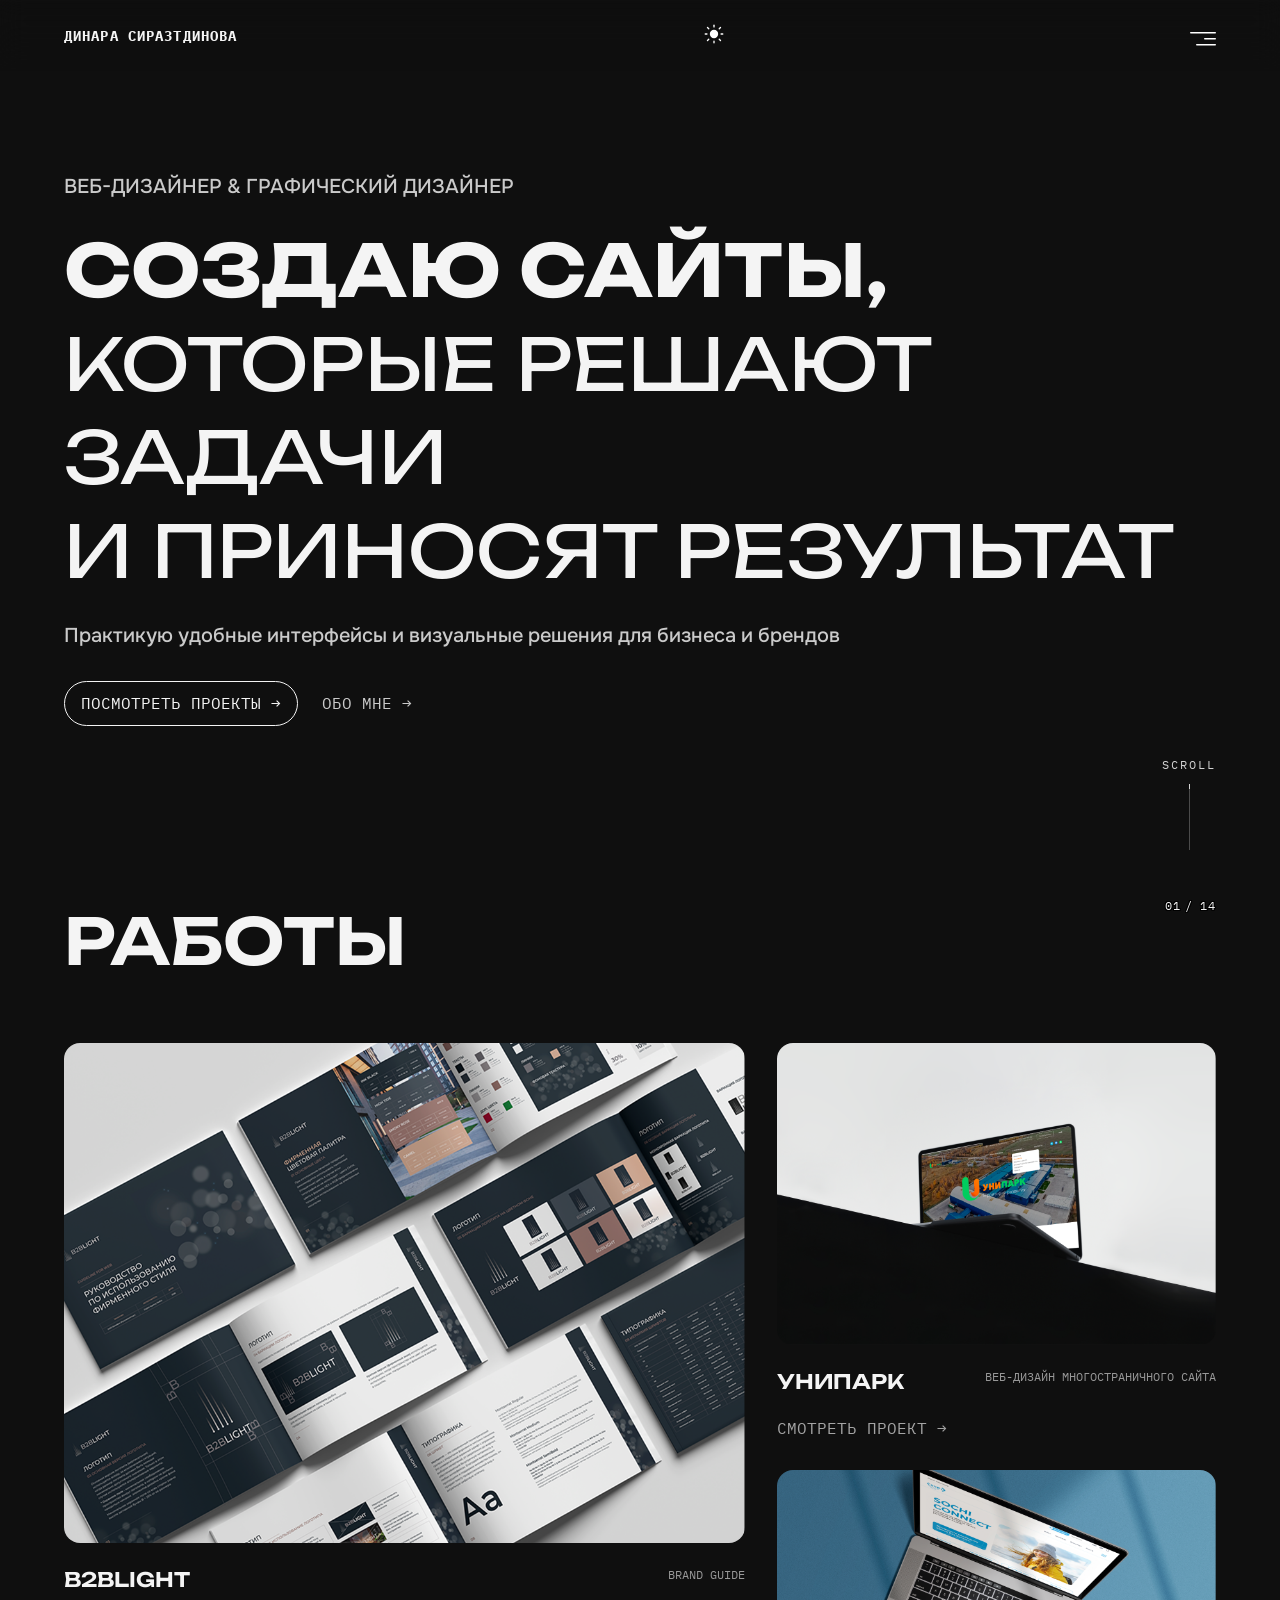
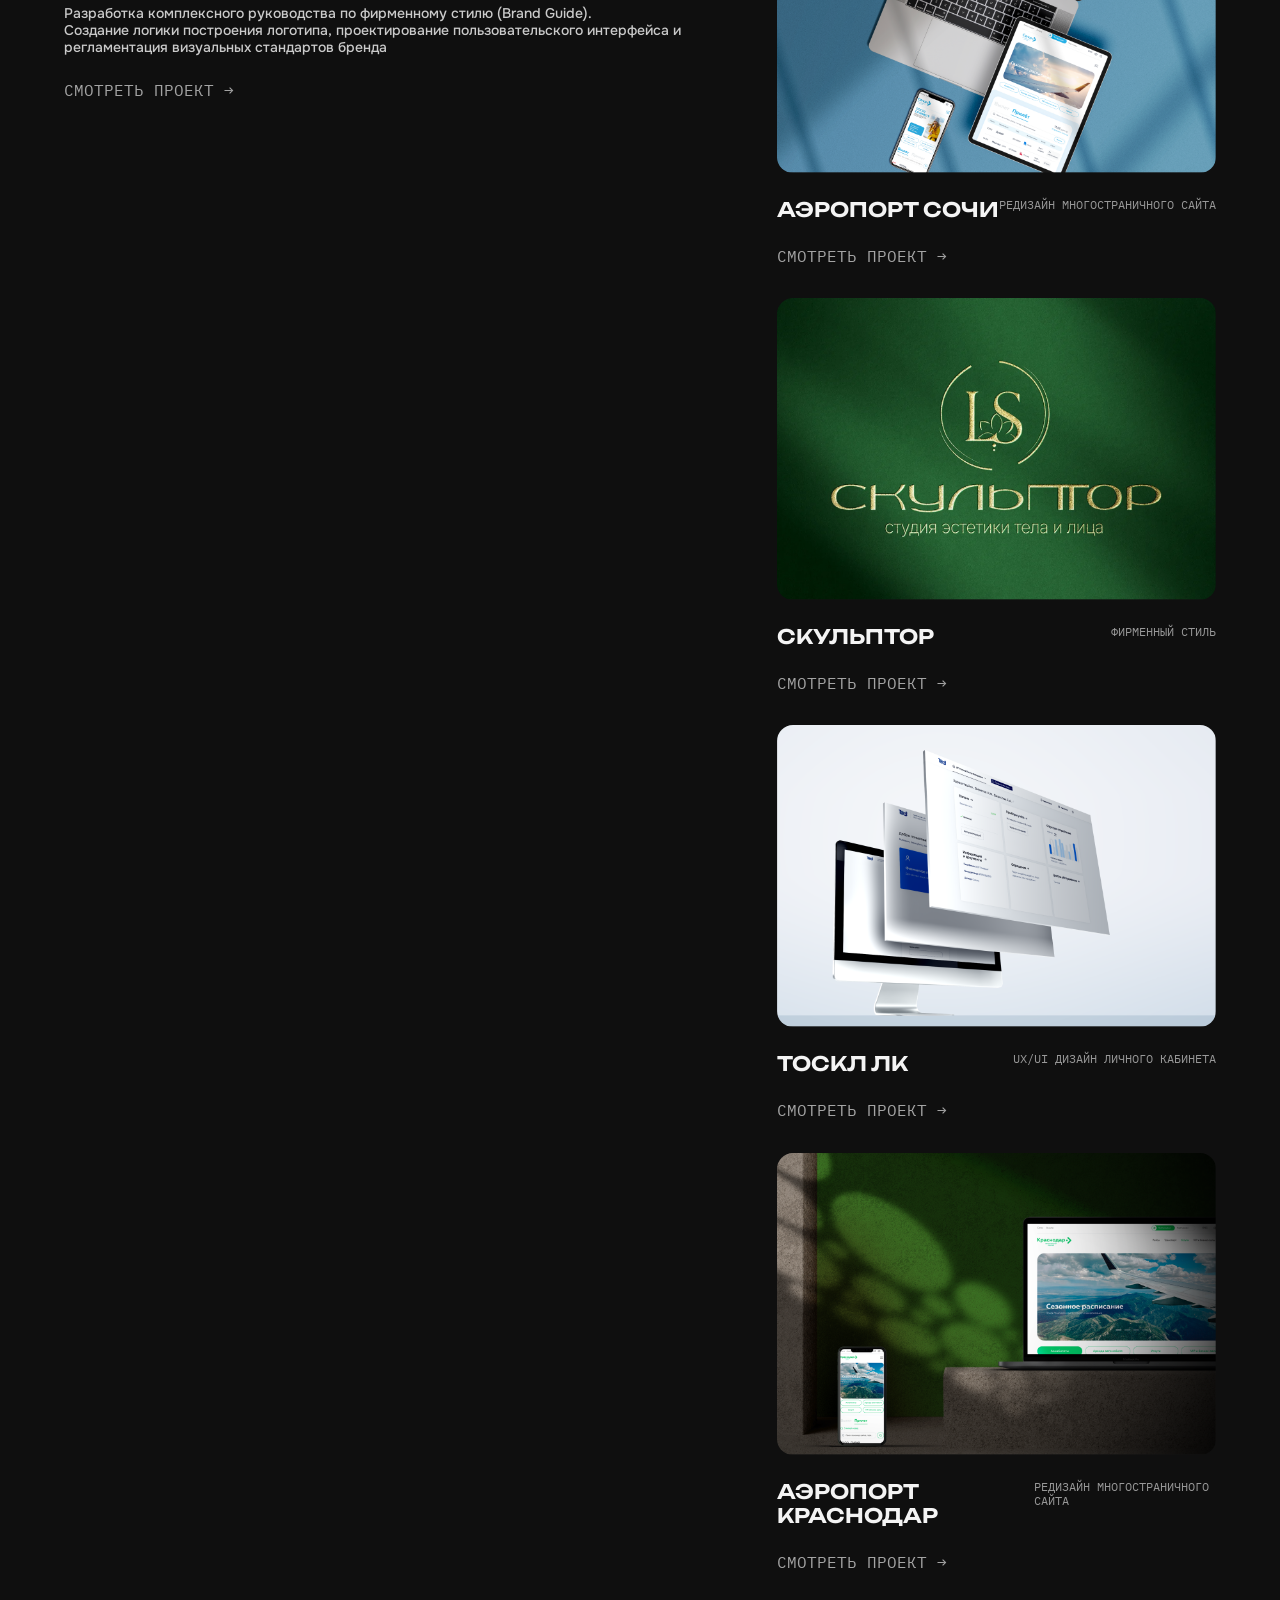
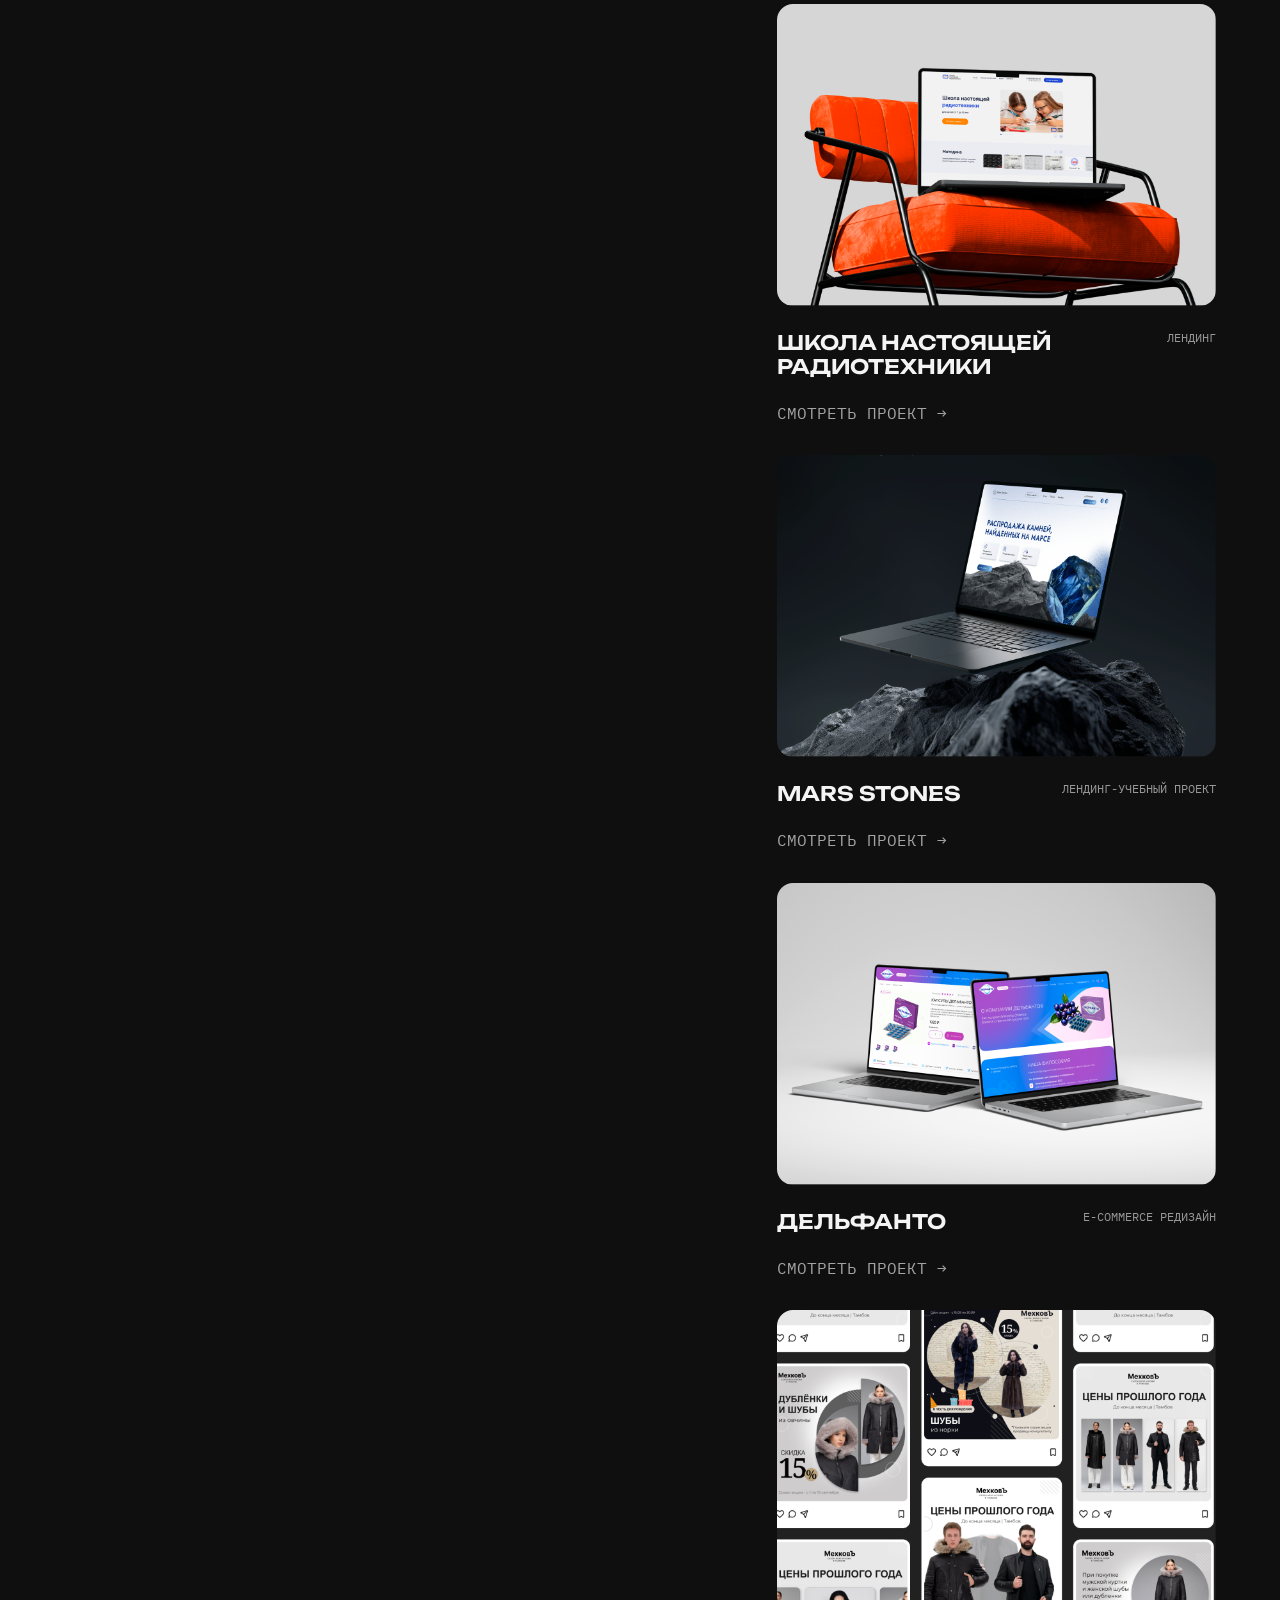
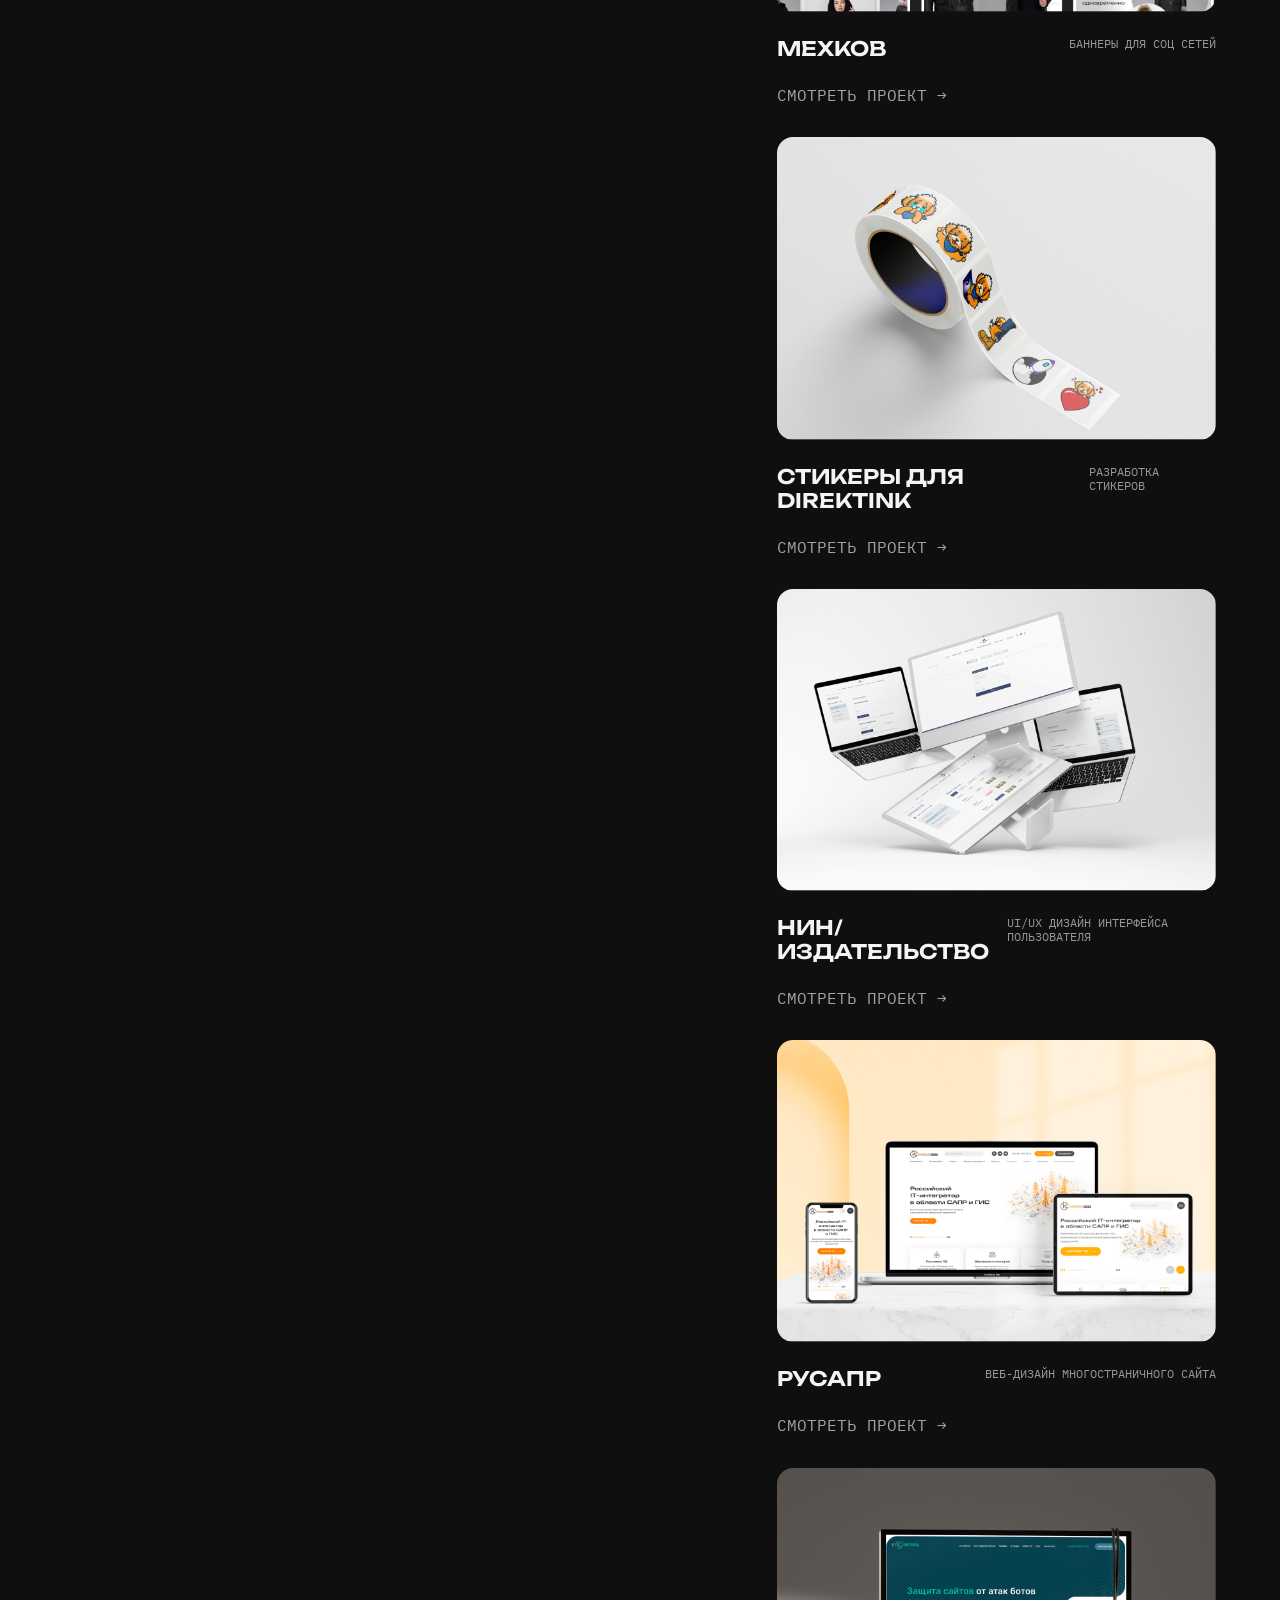
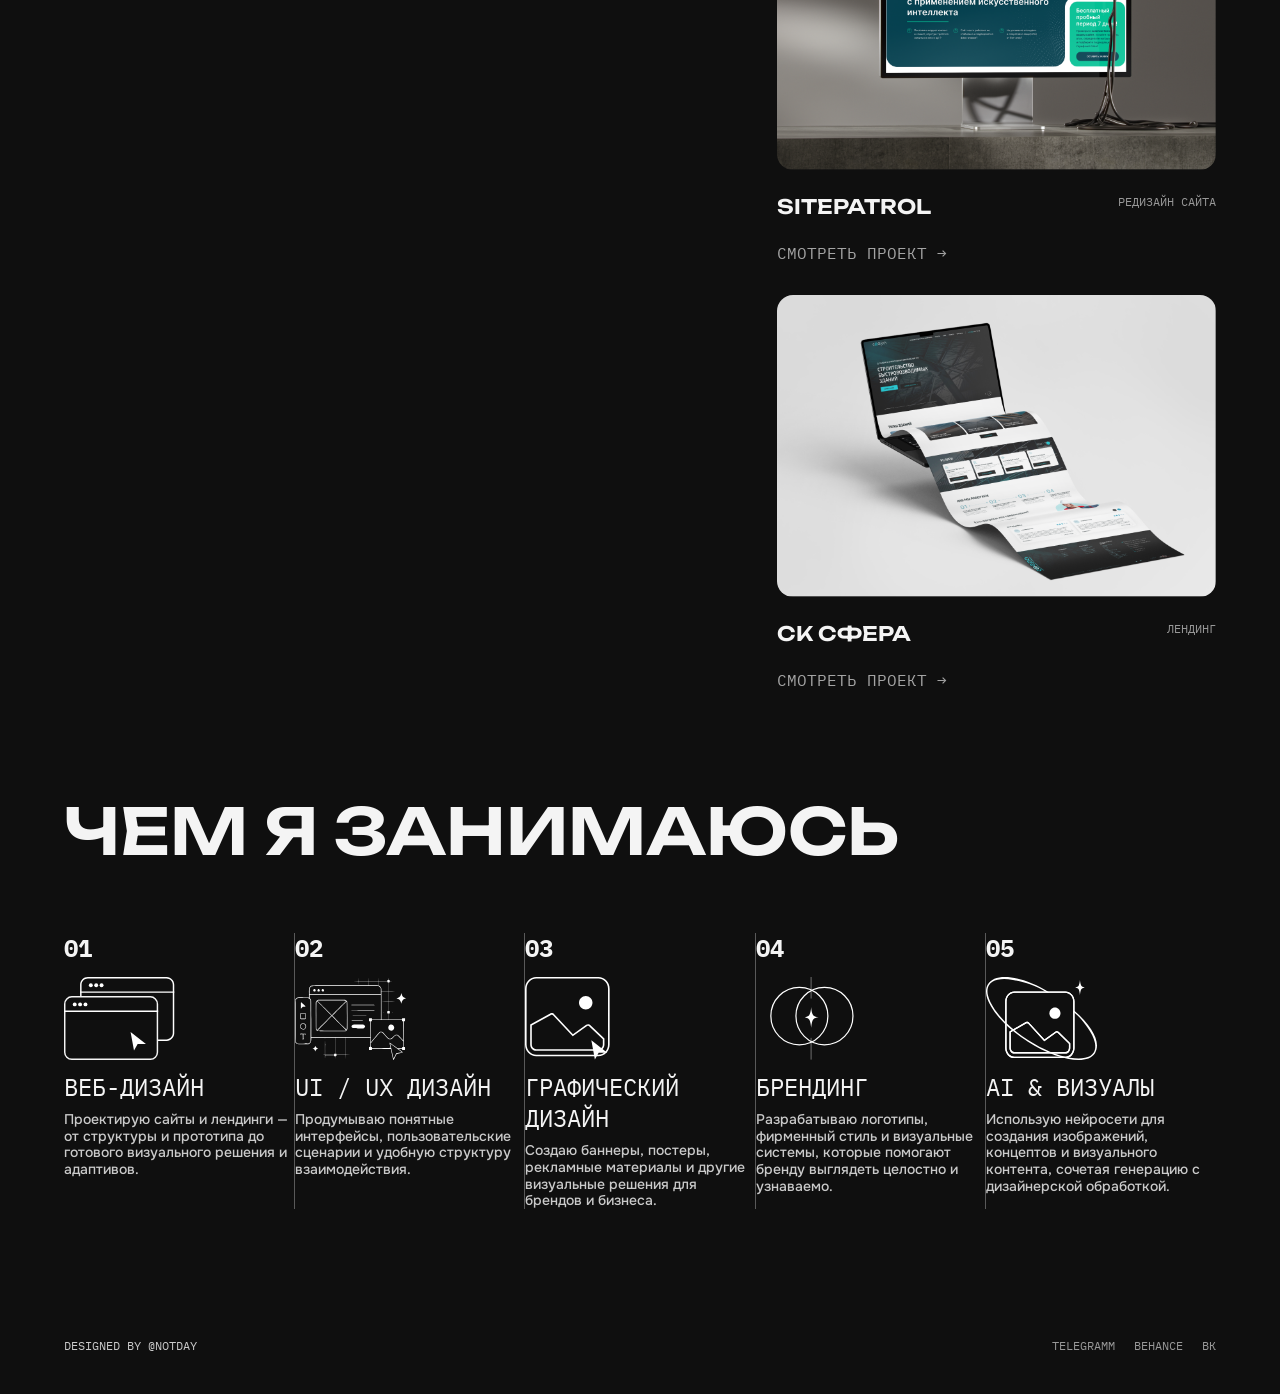
==== commit 65bc823f: "Планшетная адаптация главной (768-1024px) по Figma - Hero: заголовок clamp(38px, 5vw, 46px), 3 строк" ====
--- a/index.html
+++ b/index.html
@@ -158,7 +158,10 @@
       <section class="second">
         <div class="second_content">
           <div class="second_left">
-            <h1>РАБОТЫ</h1>
+            <div class="second_header">
+              <h1>РАБОТЫ</h1>
+              <a href="works.html" class="second_link">ВСЕ ПРОЕКТЫ →</a>
+            </div>
             <article class="second_main">
               <div class="second_main_content">
                 <a href="project.html?project=b2bright">
@@ -187,7 +190,7 @@
             <article>
               <div class="second_main_content">
                 <a href="project.html?project=unipark">
-                  <img src="content/images/overlay-0.png" alt="УНИПАРК" />
+                  <img src="content/images/Overlay.png" alt="УНИПАРК" />
                 </a>
                 <div class="second_main_text">
                   <div class="second_main_text_sides">
--- a/style.css
+++ b/style.css
@@ -98,6 +98,14 @@
   font-weight: 600;
   font-size: 64px;
   line-height: 130%;
+}
+
+.second_header {
+  display: contents;
+}
+
+.second_link {
+  display: none;
 }
 
 html,
@@ -668,3 +676,171 @@
   flex-direction: row;
   gap: 19px;
 }
+
+/* ===== Tablet (768–1024) ===== */
+@media (max-width: 1024px) {
+  header {
+    padding: 20px 16px;
+    font-weight: 600;
+    letter-spacing: 0.42px;
+  }
+
+  .first {
+    position: relative;
+    min-height: 0;
+    padding: 190px 16px 376px;
+    justify-content: flex-start;
+  }
+
+  .first_text h1 {
+    /* 48px из макета не вмещает Unbounded в 3 строки — берём вписывающийся размер */
+    font-size: clamp(38px, 5vw, 46px);
+  }
+
+  .projects_button {
+    padding: 12px 20px;
+  }
+
+  .scroll_button {
+    right: auto;
+    left: 50%;
+    transform: translateX(-50%);
+  }
+
+  .second {
+    position: relative;
+    min-height: 0;
+    padding: 0 16px;
+  }
+
+  .second_header {
+    position: absolute;
+    top: 0;
+    left: 0;
+    right: 0;
+    z-index: 2;
+
+    display: flex;
+    justify-content: space-between;
+    align-items: center;
+  }
+
+  .second h1 {
+    font-size: 36px;
+    letter-spacing: 0.35px;
+  }
+
+  .second_link {
+    display: inline-block;
+    padding: 12px 20px;
+    border: 1px solid var(--text);
+    border-radius: 999px;
+    text-align: center;
+  }
+
+  .second_content {
+    display: flex;
+    flex-direction: row;
+    align-items: flex-start;
+    gap: 30px;
+
+    padding-top: 79px;
+    overflow-x: auto;
+    overflow-y: hidden;
+    scrollbar-width: none;
+  }
+
+  .second_content::-webkit-scrollbar {
+    display: none;
+  }
+
+  /* все карточки в одну горизонтальную строку: 3 карточки в ширину экрана */
+  .second article {
+    flex: 0 0 calc((100% - 60px) / 3);
+    min-width: 0;
+  }
+
+  .second_left,
+  .second_other {
+    display: contents;
+  }
+
+  .second_other .counter {
+    display: none;
+  }
+
+  .second_main_content {
+    gap: 13px;
+  }
+
+  .second_left .second_main_content > a:first-child {
+    display: block;
+  }
+
+  .second .second_main_content > a:first-child img {
+    flex: none;
+    width: 100%;
+    aspect-ratio: 3 / 4;
+    object-fit: cover;
+  }
+
+  .second_main_text > p {
+    display: none;
+  }
+
+  .second_main_text_sides {
+    justify-content: space-between;
+    align-items: center;
+    gap: 24px;
+  }
+
+  .second_main_text_sides h2 {
+    font-size: 17px;
+  }
+
+  .second_main_text_sides p {
+    text-align: right;
+  }
+
+  .third {
+    padding: 100px 16px 90px;
+  }
+
+  .third h1 {
+    font-size: 36px;
+    letter-spacing: 0.35px;
+  }
+
+  .third_content {
+    flex-direction: column;
+    align-items: stretch;
+    gap: 24px;
+  }
+
+  .third_line {
+    width: 100%;
+    height: 1px;
+  }
+
+  .third_card {
+    width: 100%;
+  }
+
+  footer {
+    padding: 32px 16px;
+  }
+
+  .menu {
+    padding: 100px 16px 40px;
+  }
+
+  .menu_top {
+    flex-direction: column;
+    align-items: flex-start;
+    gap: 48px;
+  }
+
+  .menu_left a {
+    font-size: 64px;
+  }
+}
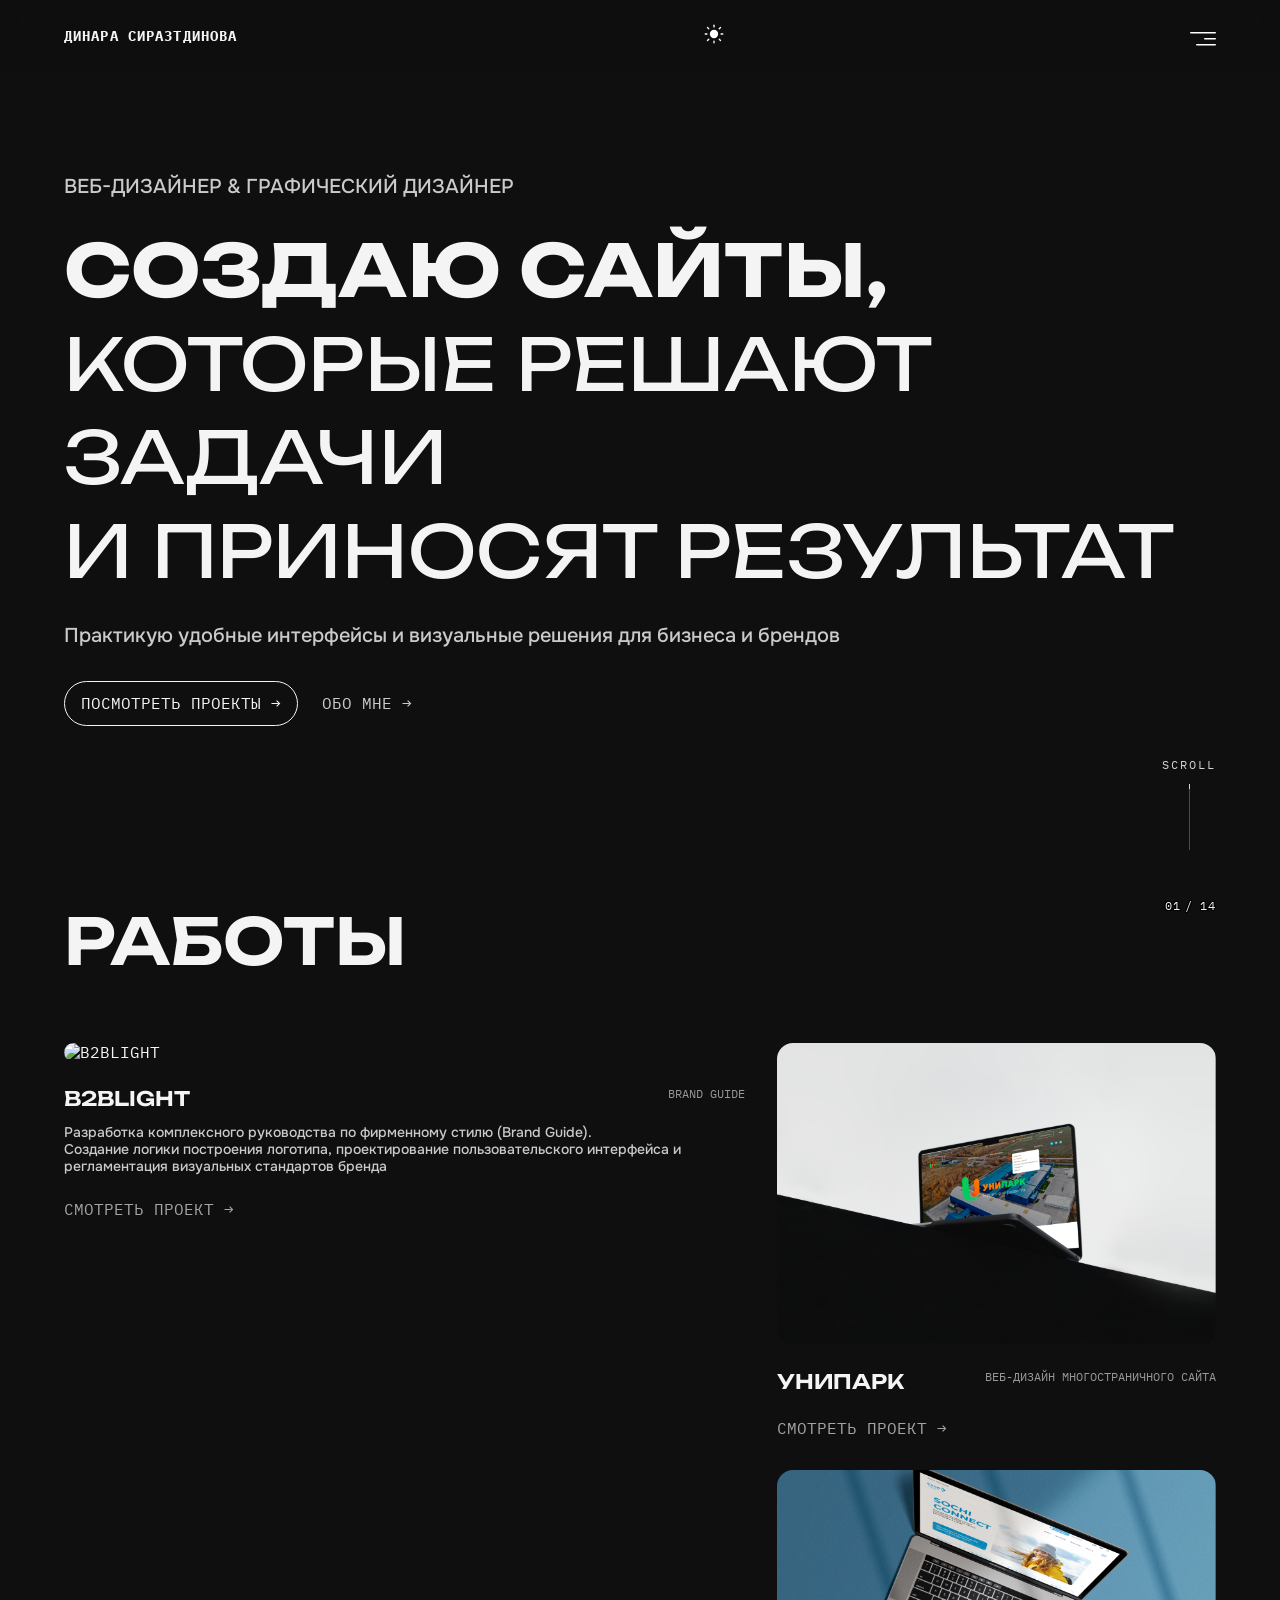
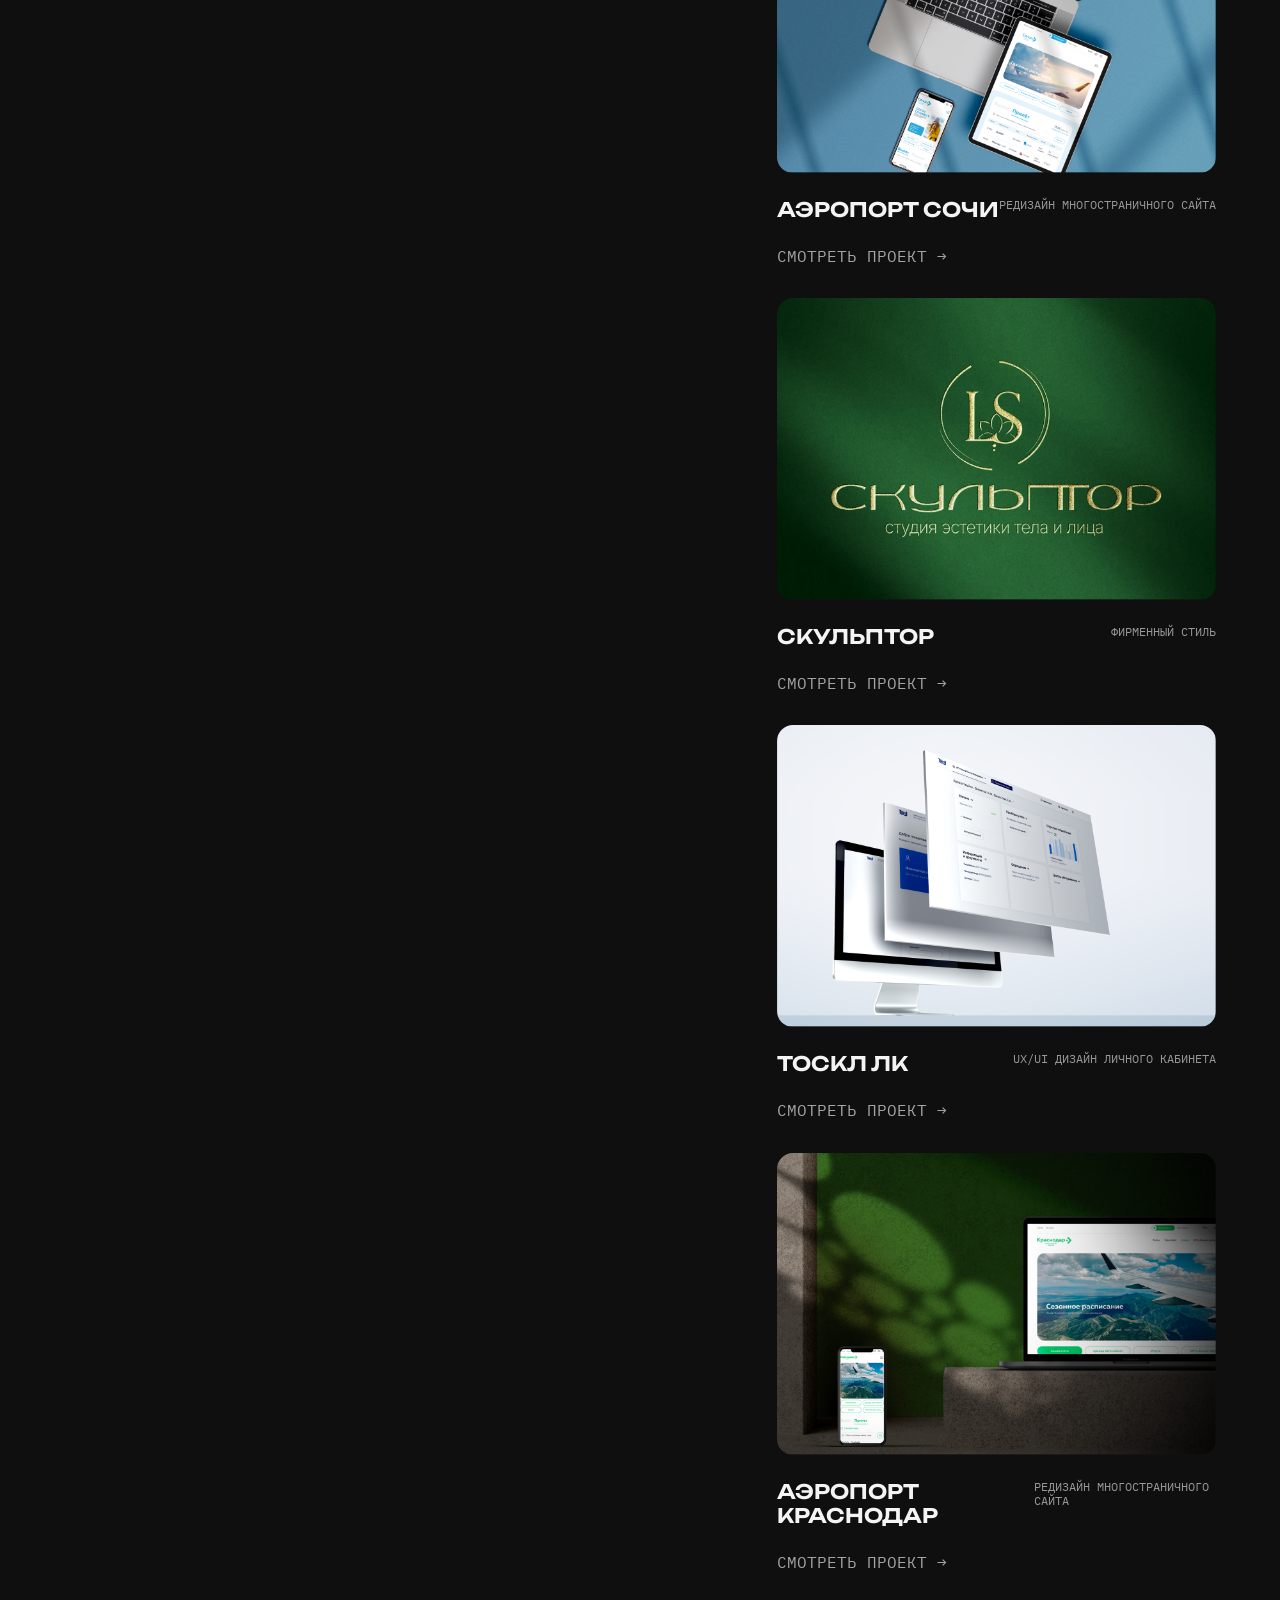
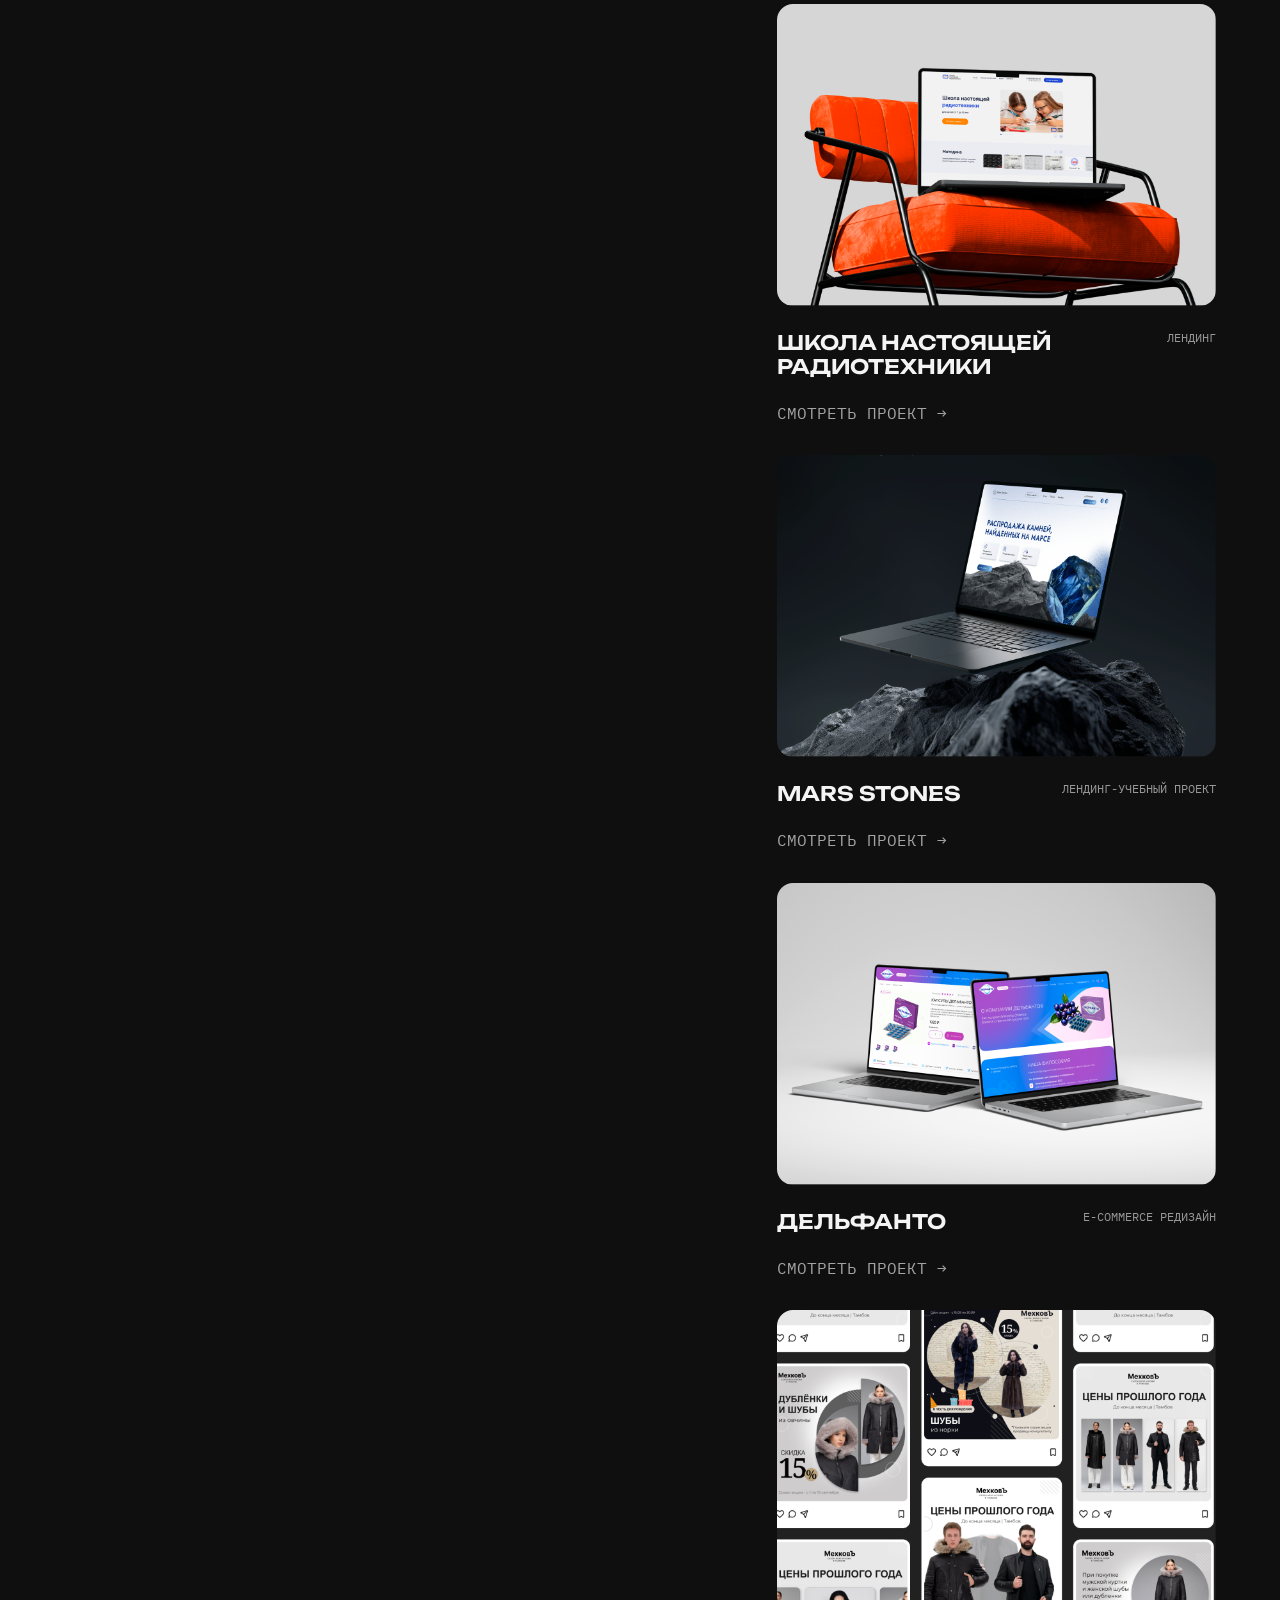
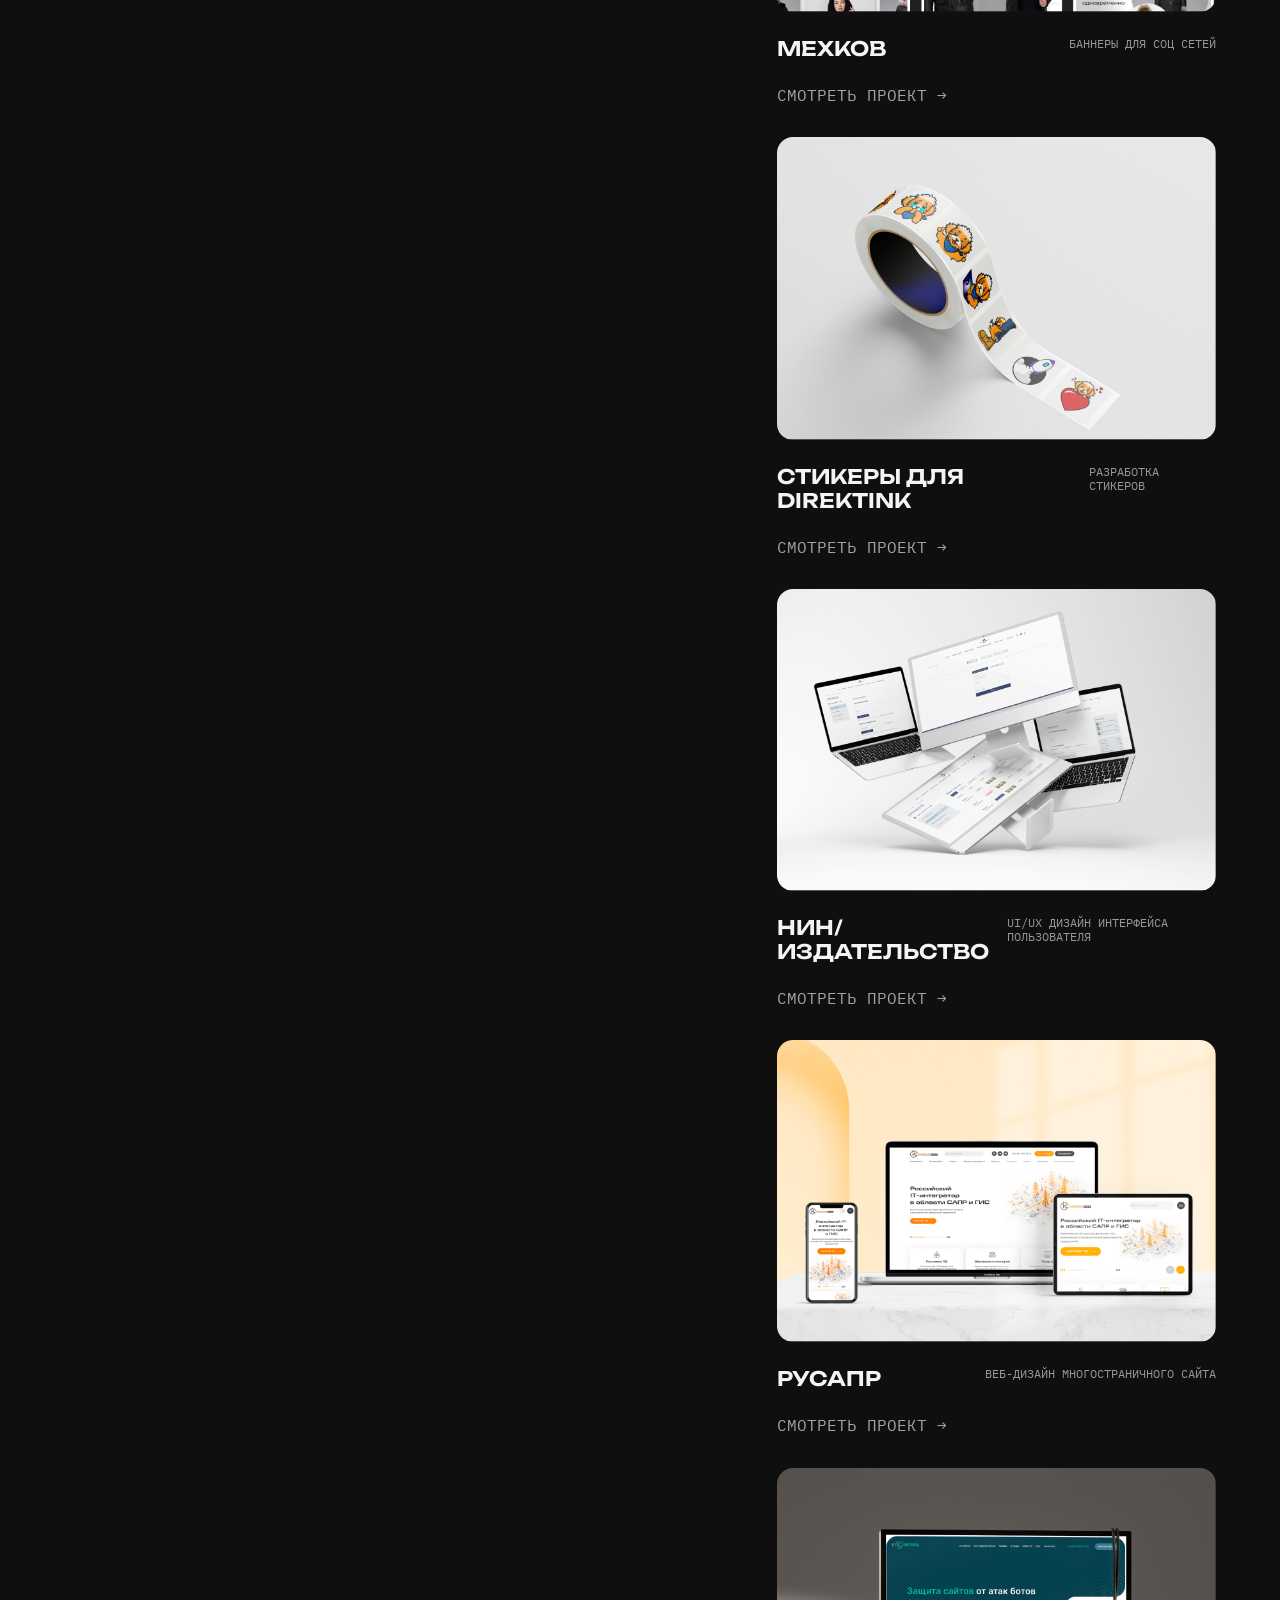
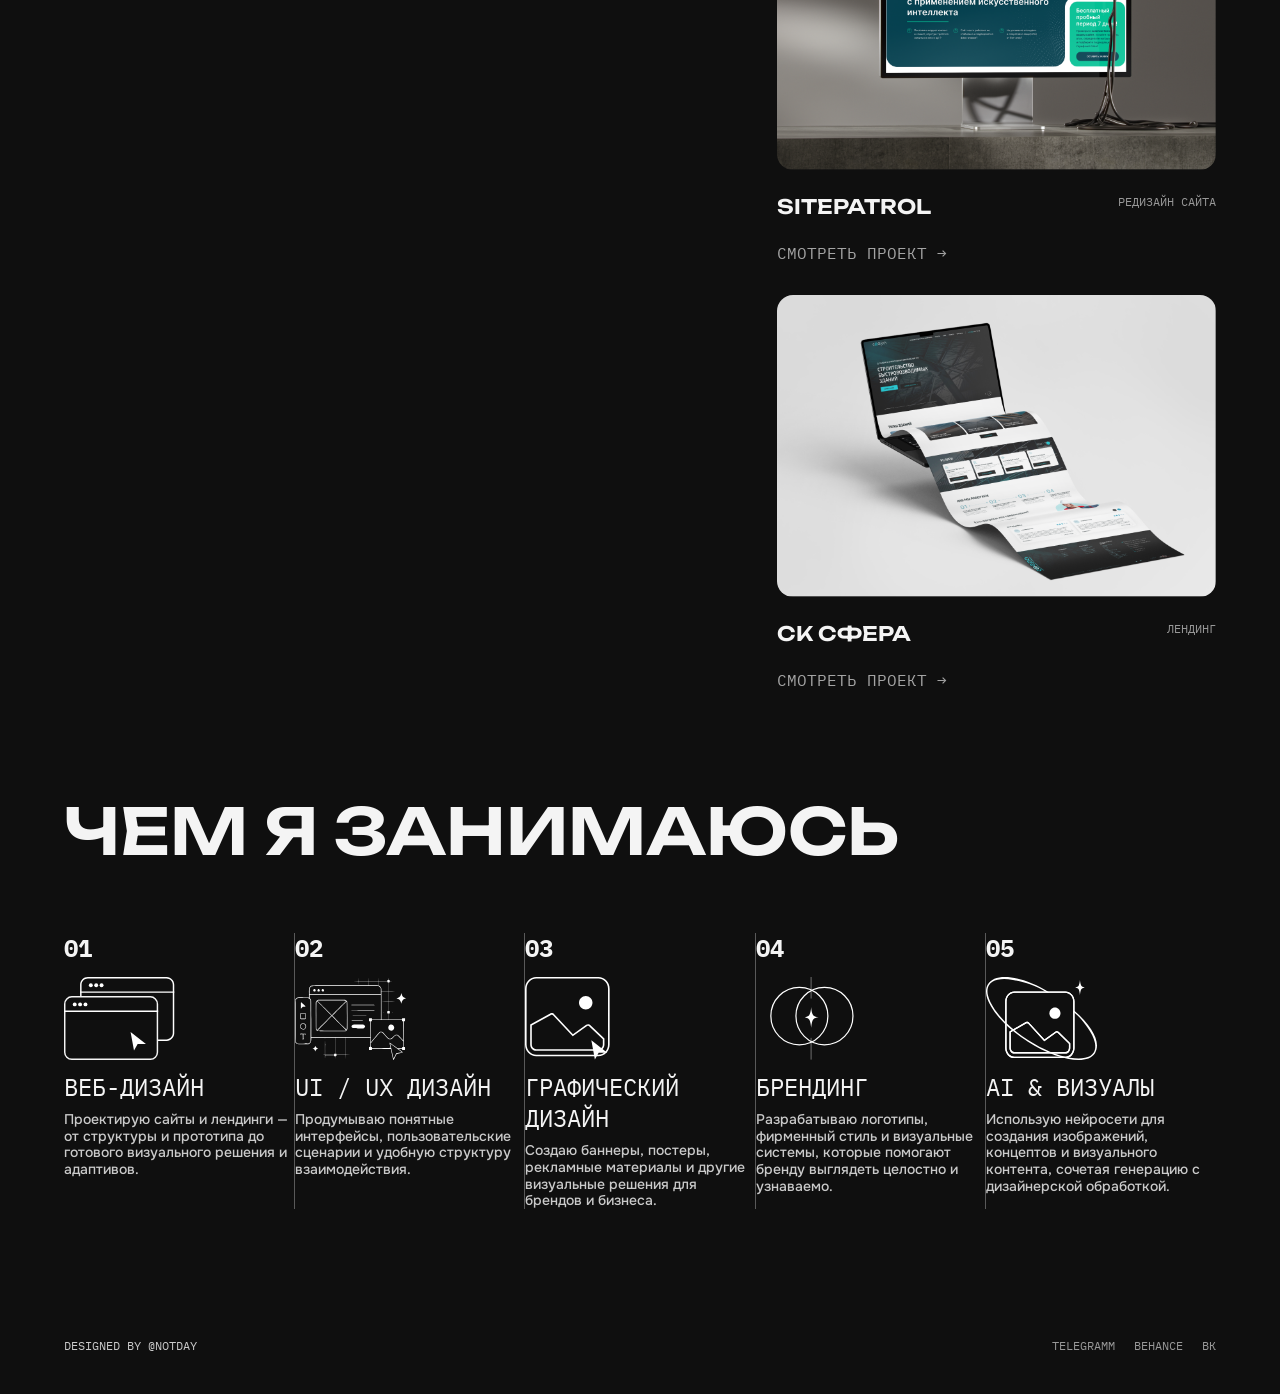
==== commit 53ae2689: "Адаптация страницы проекта: планшет/мобилка (галерея вертикально, полная высота) + десктоп-шаблоны г" ====
--- a/index.html
+++ b/index.html
@@ -165,7 +165,10 @@
             <article class="second_main">
               <div class="second_main_content">
                 <a href="project.html?project=b2bright">
-                  <img src="content/images/overlay-0.png" alt="B2BLIGHT" />
+                  <img
+                    src="content/images/b2blight/b2blight_main.png"
+                    alt="B2BLIGHT"
+                  />
                 </a>
                 <div class="second_main_text">
                   <div class="second_main_text_sides">
@@ -190,7 +193,10 @@
             <article>
               <div class="second_main_content">
                 <a href="project.html?project=unipark">
-                  <img src="content/images/Overlay.png" alt="УНИПАРК" />
+                  <img
+                    src="content/images/unipark/unipark_main.png"
+                    alt="УНИПАРК"
+                  />
                 </a>
                 <div class="second_main_text">
                   <div class="second_main_text_sides">
@@ -206,7 +212,7 @@
               <div class="second_main_content">
                 <a href="project.html?project=airport-sochi">
                   <img
-                    src="content/images/overlay-1.png"
+                    src="content/images/airport_sochi/airport_sochi_main.png"
                     alt="АЭРОПОРТ СОЧИ"
                   />
                 </a>
@@ -216,14 +222,19 @@
                     <p>РЕДИЗАЙН МНОГОСТРАНИЧНОГО САЙТА</p>
                   </div>
                 </div>
-                <a href="project.html?project=airport-sochi">СМОТРЕТЬ ПРОЕКТ →</a>
+                <a href="project.html?project=airport-sochi"
+                  >СМОТРЕТЬ ПРОЕКТ →</a
+                >
               </div>
             </article>
 
             <article>
               <div class="second_main_content">
                 <a href="project.html?project=skulptor">
-                  <img src="content/images/overlay-2.png" alt="СКУЛЬПТОР" />
+                  <img
+                    src="content/images/skulptor/skulptor_main.png"
+                    alt="СКУЛЬПТОР"
+                  />
                 </a>
                 <div class="second_main_text">
                   <div class="second_main_text_sides">
@@ -237,8 +248,11 @@
 
             <article>
               <div class="second_main_content">
-                <a href="project.html?project=toskl-lk">
-                  <img src="content/images/overlay-3.png" alt="ТОСКЛ ЛК" />
+                <a href="project.html?project=tosk-lk">
+                  <img
+                    src="content/images/tosk-lk/tosk-lk_main.png"
+                    alt="ТОСКЛ ЛК"
+                  />
                 </a>
                 <div class="second_main_text">
                   <div class="second_main_text_sides">
@@ -246,7 +260,7 @@
                     <p>UX/UI ДИЗАЙН ЛИЧНОГО КАБИНЕТА</p>
                   </div>
                 </div>
-                <a href="project.html?project=toskl-lk">СМОТРЕТЬ ПРОЕКТ →</a>
+                <a href="project.html?project=tosk-lk">СМОТРЕТЬ ПРОЕКТ →</a>
               </div>
             </article>
 
@@ -254,7 +268,7 @@
               <div class="second_main_content">
                 <a href="project.html?project=airport-krasnodar">
                   <img
-                    src="content/images/overlay-4.png"
+                    src="content/images/airport_krasnodar/airport_krasnodar_main.png"
                     alt="АЭРОПОРТ КРАСНОДАР"
                   />
                 </a>
@@ -264,7 +278,9 @@
                     <p>РЕДИЗАЙН МНОГОСТРАНИЧНОГО САЙТА</p>
                   </div>
                 </div>
-                <a href="project.html?project=airport-krasnodar">СМОТРЕТЬ ПРОЕКТ →</a>
+                <a href="project.html?project=airport-krasnodar"
+                  >СМОТРЕТЬ ПРОЕКТ →</a
+                >
               </div>
             </article>
 
@@ -272,7 +288,7 @@
               <div class="second_main_content">
                 <a href="project.html?project=radio-school">
                   <img
-                    src="content/images/overlay-5.png"
+                    src="content/images/radio-school/radio-school_main.png"
                     alt="ШКОЛА НАСТОЯЩЕЙ РАДИОТЕХНИКИ"
                   />
                 </a>
@@ -282,14 +298,19 @@
                     <p>ЛЕНДИНГ</p>
                   </div>
                 </div>
-                <a href="project.html?project=radio-school">СМОТРЕТЬ ПРОЕКТ →</a>
+                <a href="project.html?project=radio-school"
+                  >СМОТРЕТЬ ПРОЕКТ →</a
+                >
               </div>
             </article>
 
             <article>
               <div class="second_main_content">
                 <a href="project.html?project=mars-stones">
-                  <img src="content/images/overlay-6.png" alt="MARS STONES" />
+                  <img
+                    src="content/images/mars-stones/mars-stones_main.png"
+                    alt="MARS STONES"
+                  />
                 </a>
                 <div class="second_main_text">
                   <div class="second_main_text_sides">
@@ -304,7 +325,10 @@
             <article>
               <div class="second_main_content">
                 <a href="project.html?project=delfanto">
-                  <img src="content/images/overlay-7.png" alt="ДЕЛЬФАНТО" />
+                  <img
+                    src="content/images/delfanto/delfanto_main.png"
+                    alt="ДЕЛЬФАНТО"
+                  />
                 </a>
                 <div class="second_main_text">
                   <div class="second_main_text_sides">
@@ -319,7 +343,10 @@
             <article>
               <div class="second_main_content">
                 <a href="project.html?project=mehkov">
-                  <img src="content/images/overlay-8.png" alt="МЕХКОВ" />
+                  <img
+                    src="content/images/mehkov/mehkov_main.png"
+                    alt="МЕХКОВ"
+                  />
                 </a>
                 <div class="second_main_text">
                   <div class="second_main_text_sides">
@@ -335,7 +362,7 @@
               <div class="second_main_content">
                 <a href="project.html?project=direkting-stickers">
                   <img
-                    src="content/images/overlay-9.png"
+                    src="content/images/direkting-stickers/direkting-stickers_main.png"
                     alt="СТИКЕРЫ ДЛЯ DIREKTINK"
                   />
                 </a>
@@ -345,7 +372,9 @@
                     <p>РАЗРАБОТКА СТИКЕРОВ</p>
                   </div>
                 </div>
-                <a href="project.html?project=direkting-stickers">СМОТРЕТЬ ПРОЕКТ →</a>
+                <a href="project.html?project=direkting-stickers"
+                  >СМОТРЕТЬ ПРОЕКТ →</a
+                >
               </div>
             </article>
 
@@ -353,7 +382,7 @@
               <div class="second_main_content">
                 <a href="project.html?project=nin-publishing">
                   <img
-                    src="content/images/overlay-10.png"
+                    src="content/images/nin-publishing/nin-publishing_main.png"
                     alt="НИН/ИЗДАТЕЛЬСТВО"
                   />
                 </a>
@@ -363,14 +392,19 @@
                     <p>UI/UX ДИЗАЙН ИНТЕРФЕЙСА ПОЛЬЗОВАТЕЛЯ</p>
                   </div>
                 </div>
-                <a href="project.html?project=nin-publishing">СМОТРЕТЬ ПРОЕКТ →</a>
+                <a href="project.html?project=nin-publishing"
+                  >СМОТРЕТЬ ПРОЕКТ →</a
+                >
               </div>
             </article>
 
             <article>
               <div class="second_main_content">
                 <a href="project.html?project=rusapr">
-                  <img src="content/images/overlay-11.png" alt="РУСАПР" />
+                  <img
+                    src="content/images/rusapr/rusapr_main.png"
+                    alt="РУСАПР"
+                  />
                 </a>
                 <div class="second_main_text">
                   <div class="second_main_text_sides">
@@ -385,7 +419,10 @@
             <article>
               <div class="second_main_content">
                 <a href="project.html?project=sitepatrol">
-                  <img src="content/images/overlay-12.png" alt="SITEPATROL" />
+                  <img
+                    src="content/images/sitepatrol/sitepatrol_main.png"
+                    alt="SITEPATROL"
+                  />
                 </a>
                 <div class="second_main_text">
                   <div class="second_main_text_sides">
@@ -400,7 +437,10 @@
             <article>
               <div class="second_main_content">
                 <a href="project.html?project=sk-sfera">
-                  <img src="content/images/overlay-13.png" alt="СК СФЕРА" />
+                  <img
+                    src="content/images/sk-sfera/sk_sfera_main.png"
+                    alt="СК СФЕРА"
+                  />
                 </a>
                 <div class="second_main_text">
                   <div class="second_main_text_sides">
--- a/style.css
+++ b/style.css
@@ -685,11 +685,10 @@
     letter-spacing: 0.42px;
   }
 
+  /* как на ПК: секция на весь экран, контент по центру (scroll button остаётся снизу) */
   .first {
     position: relative;
-    min-height: 0;
-    padding: 190px 16px 376px;
-    justify-content: flex-start;
+    padding: 50px 16px;
   }
 
   .first_text h1 {
@@ -716,8 +715,8 @@
   .second_header {
     position: absolute;
     top: 0;
-    left: 0;
-    right: 0;
+    left: 16px;
+    right: 16px;
     z-index: 2;
 
     display: flex;
@@ -754,9 +753,9 @@
     display: none;
   }
 
-  /* все карточки в одну горизонтальную строку: 3 карточки в ширину экрана */
+  /* все карточки в одну горизонтальную строку; карточка 428px, картинка 428×294 (по указанию) */
   .second article {
-    flex: 0 0 calc((100% - 60px) / 3);
+    flex: 0 0 428px;
     min-width: 0;
   }
 
@@ -780,7 +779,7 @@
   .second .second_main_content > a:first-child img {
     flex: none;
     width: 100%;
-    aspect-ratio: 3 / 4;
+    aspect-ratio: 428 / 294;
     object-fit: cover;
   }
 
@@ -789,6 +788,7 @@
   }
 
   .second_main_text_sides {
+    flex-direction: row;
     justify-content: space-between;
     align-items: center;
     gap: 24px;
@@ -844,3 +844,144 @@
     font-size: 64px;
   }
 }
+
+/* ===== Mobile (≤767) ===== */
+@media (max-width: 767px) {
+  header {
+    font-size: 12px;
+  }
+
+  .first {
+    /* stretch: чтобы текст переносился по ширине экрана,
+       а блок не растягивался до max-content (465px+) и не вылезал за экран */
+    align-items: stretch;
+    padding: 50px 16px;
+    gap: 24px;
+  }
+
+  .first_text {
+    gap: 12px;
+  }
+
+  .first_text p {
+    font-size: 18px;
+  }
+
+  .first_text h1 {
+    /* 24px из макета (Uncial Antiqua) — берём размер, при котором Unbounded вписывается в 3 строки */
+    font-size: 16px;
+  }
+
+  .first_buttons {
+    gap: 12px;
+    flex-wrap: wrap;
+  }
+
+  .second {
+    padding: 10px 16px 0;
+  }
+
+  .second_header {
+    top: 10px;
+  }
+
+  /* высота заголовка (~33px) + 24px до карточек по макету */
+  .second_content {
+    gap: 20px;
+    padding-top: 57px;
+  }
+
+  .second h1 {
+    font-size: 22px;
+    letter-spacing: 0.22px;
+  }
+
+  .second_link {
+    padding: 8px 12px;
+    font-size: 14px;
+  }
+
+  /* в макете карточки фиксированной ширины 280px */
+  .second article {
+    flex: 0 0 280px;
+  }
+
+  .second_main_content {
+    gap: 12px;
+  }
+
+  .second .second_main_content > a:first-child img {
+    aspect-ratio: 16 / 11;
+    border-radius: 14px;
+  }
+
+  .second_main_text {
+    gap: 4px;
+  }
+
+  /* в макете название и категория в столбик */
+  .second_main_text_sides {
+    flex-direction: column;
+    align-items: flex-start;
+    justify-content: flex-start;
+    gap: 4px;
+  }
+
+  .second_main_text_sides p {
+    text-align: left;
+  }
+
+  .third {
+    padding: 60px 16px 80px;
+  }
+
+  .third h1 {
+    font-size: 22px;
+    letter-spacing: 0.22px;
+  }
+
+  footer {
+    flex-direction: column;
+    align-items: flex-start;
+    gap: 12px;
+    padding: 20px 16px;
+  }
+
+  .menu {
+    padding: 110px 16px 80px;
+  }
+
+  .menu_top {
+    gap: 32px;
+  }
+
+  .menu_left {
+    gap: 16px;
+  }
+
+  .menu_left a {
+    font-size: 32px;
+  }
+
+  .menu_right {
+    gap: 24px;
+  }
+
+  .menu_block {
+    gap: 16px;
+  }
+
+  .menu_label {
+    font-size: 16px;
+    opacity: 0.6;
+  }
+
+  .menu_block a,
+  .menu_block p:not(.menu_label) {
+    font-size: 20px;
+  }
+
+  .menu_socials {
+    gap: 24px;
+  }
+}
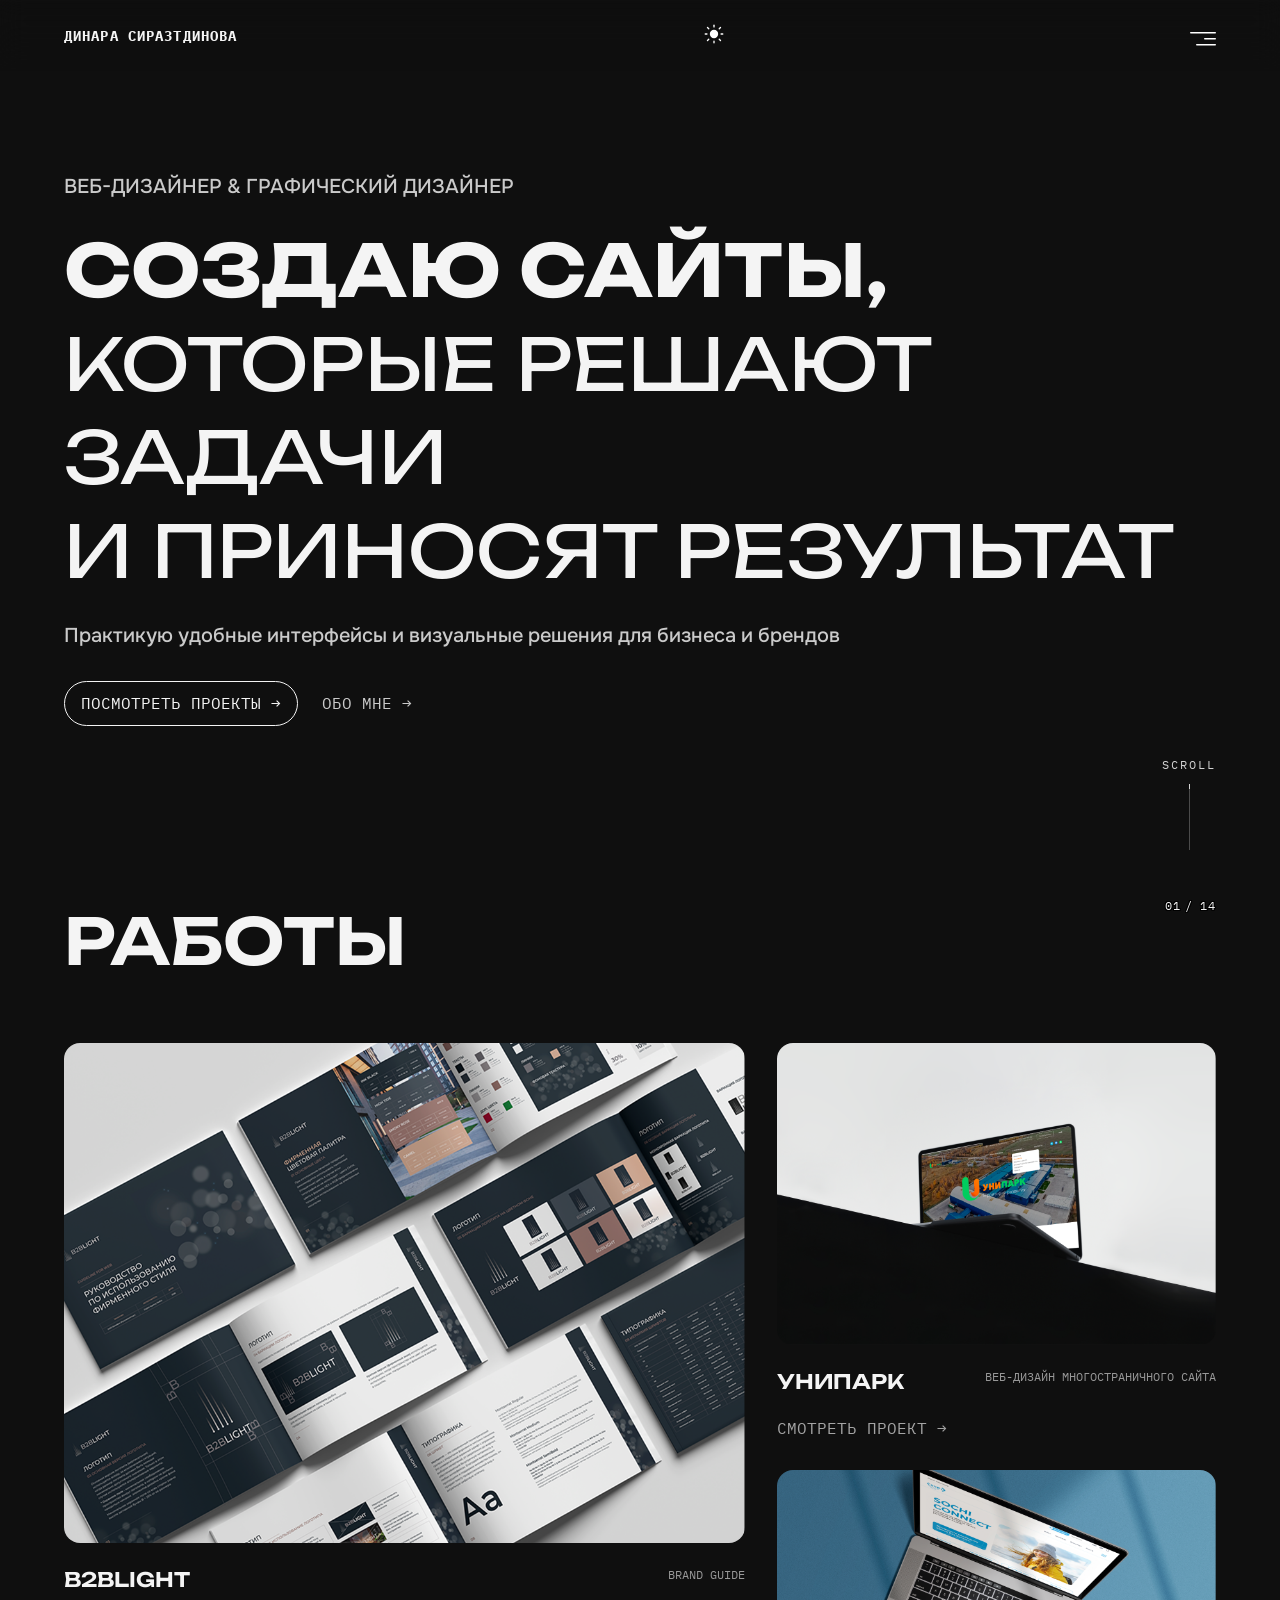
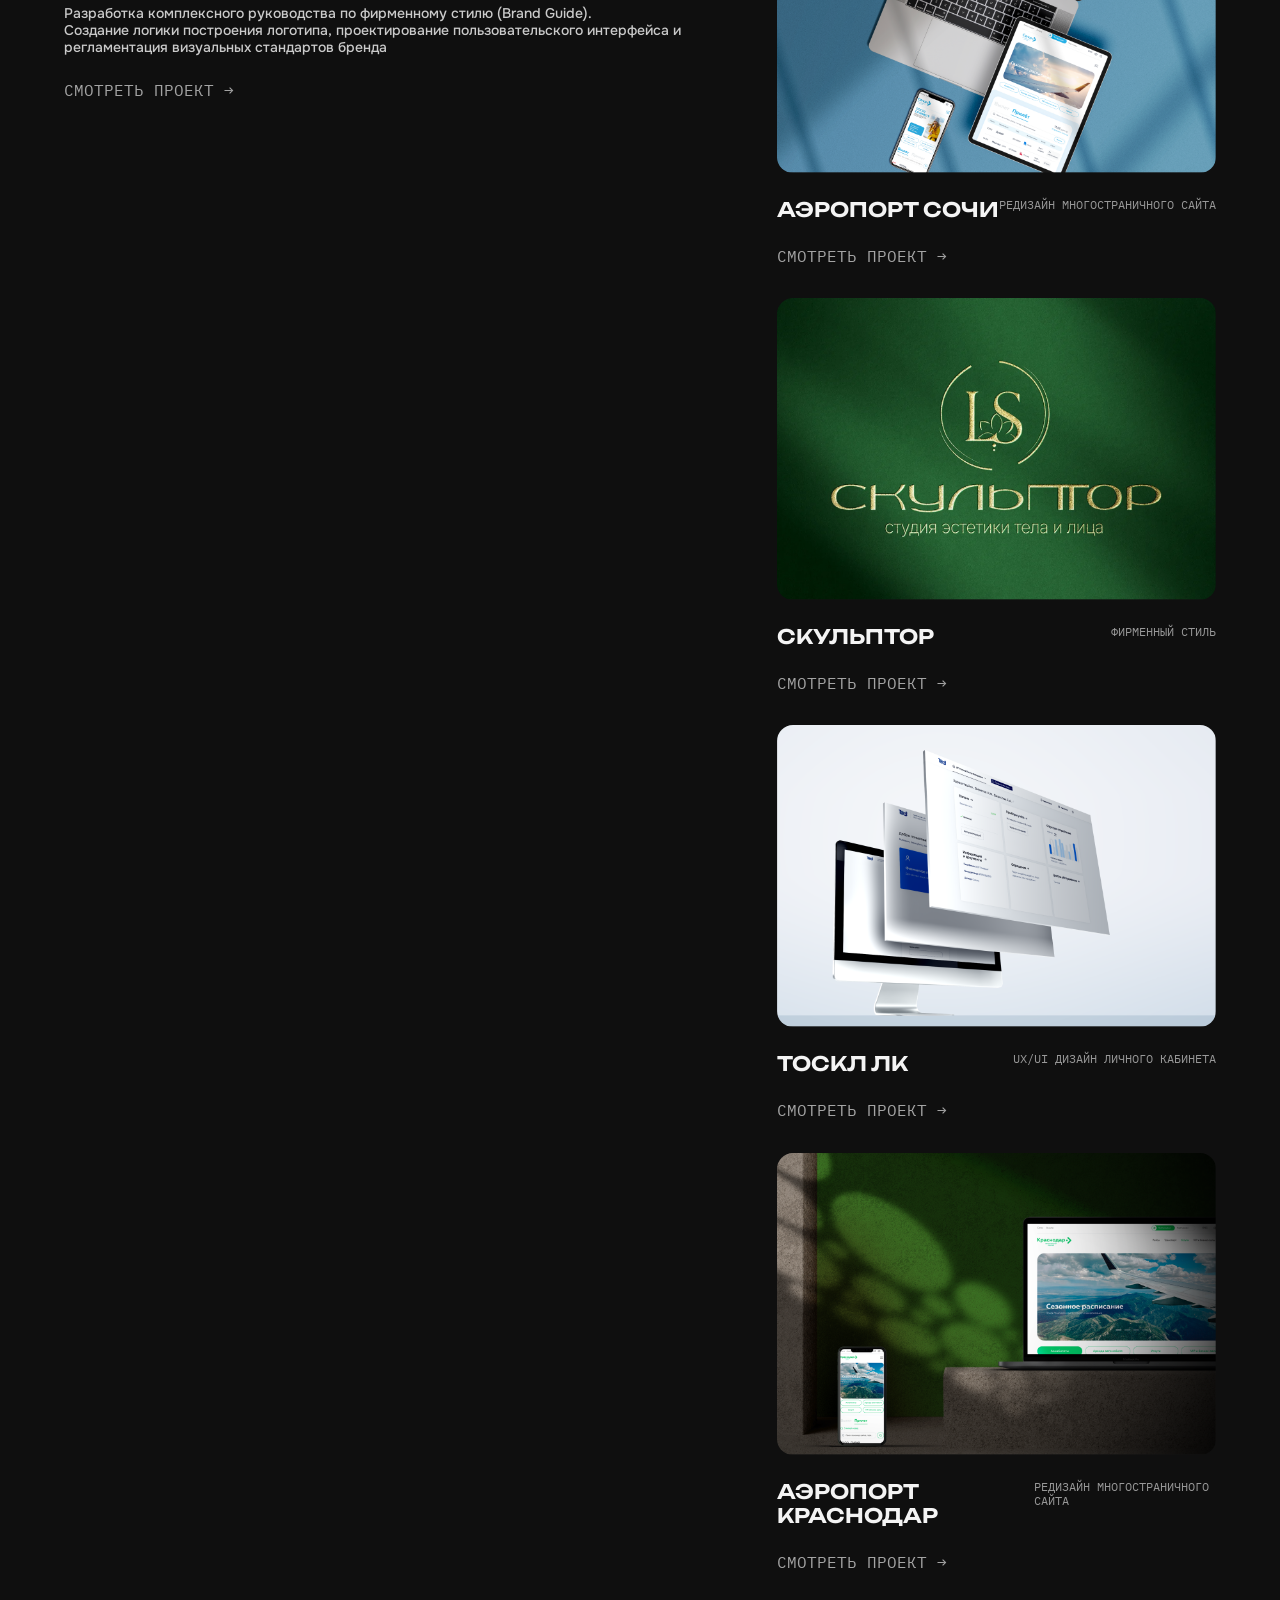
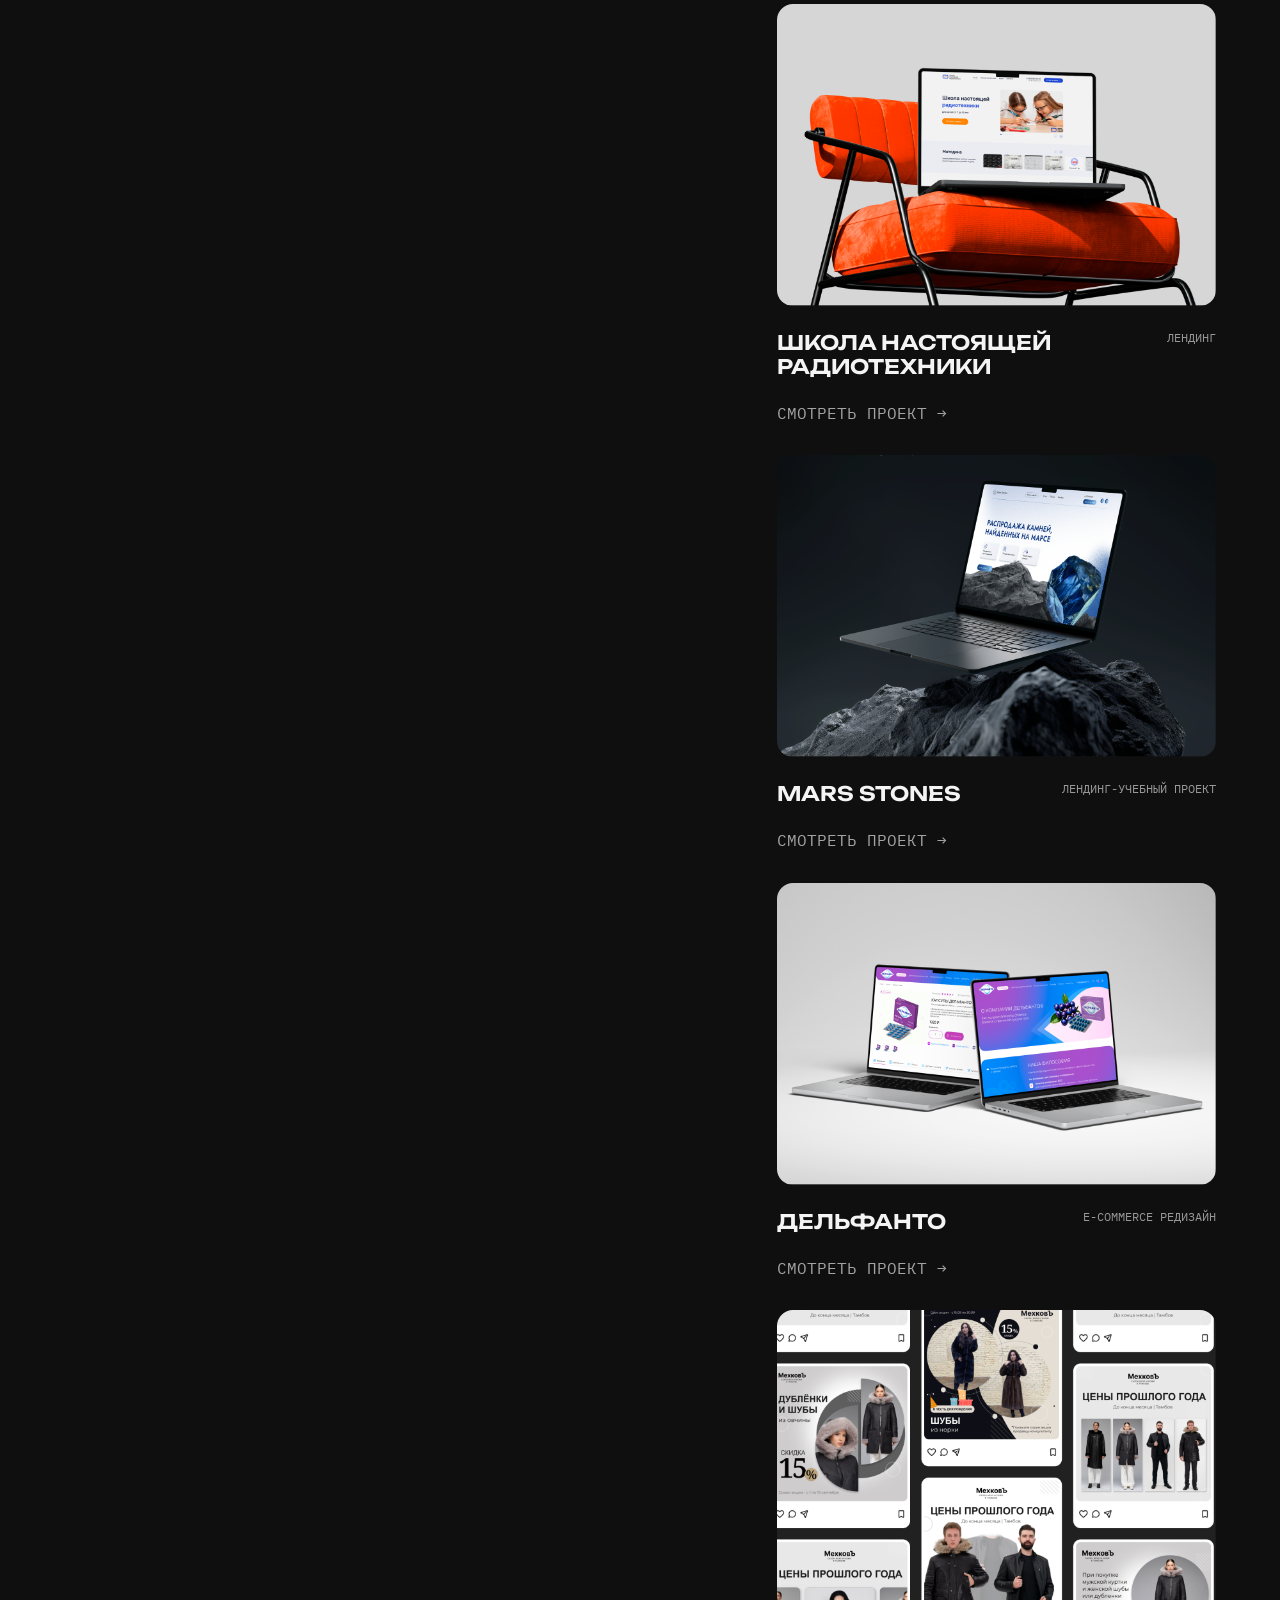
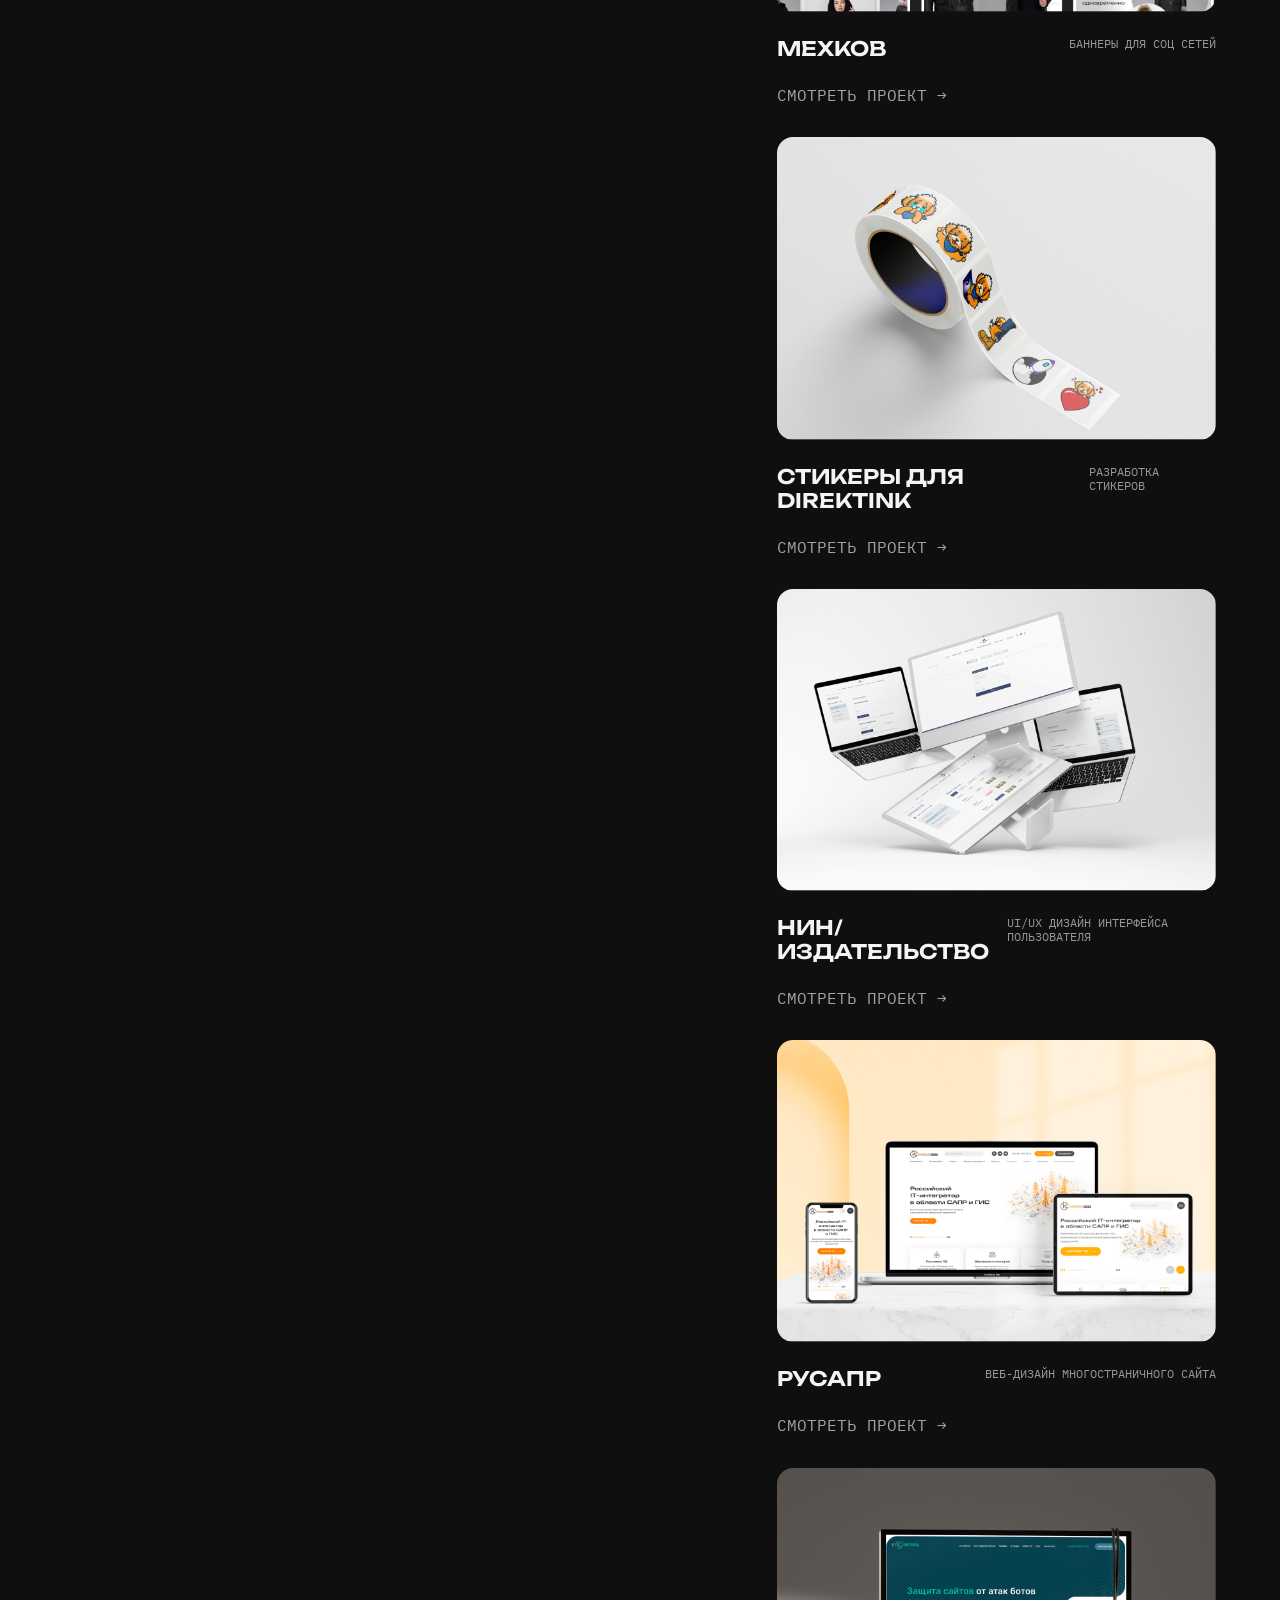
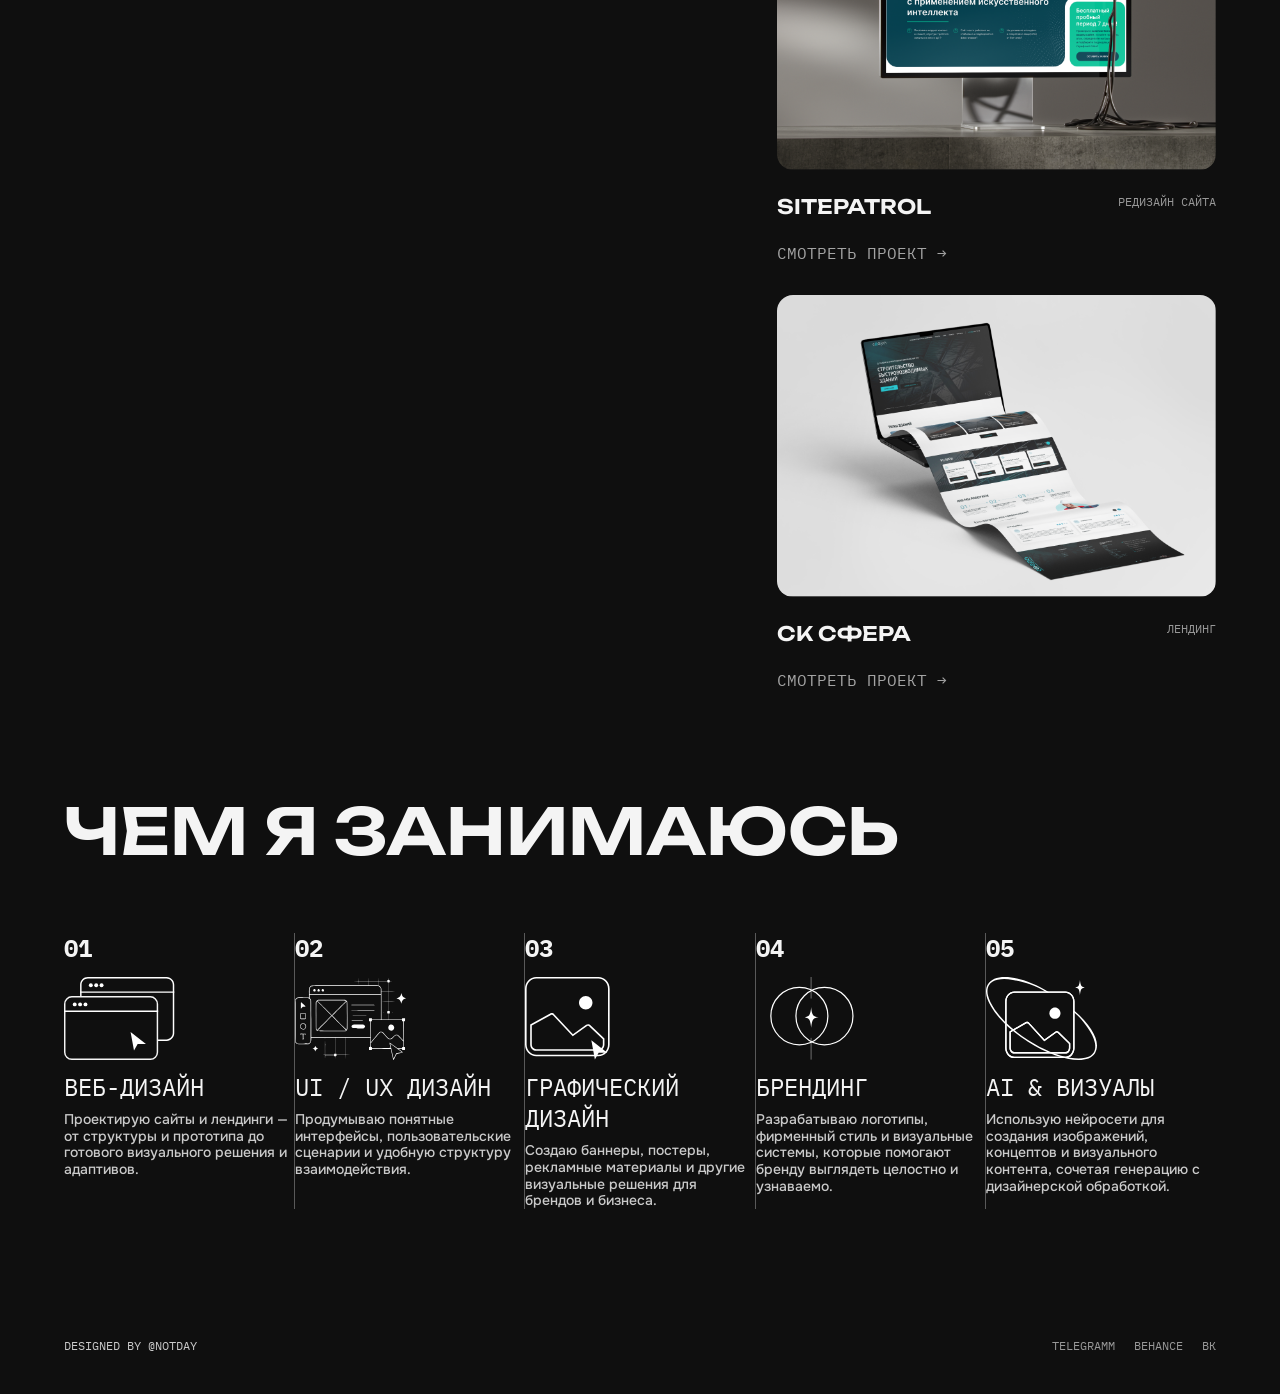
==== commit 3c53aec9: "Футер и меню: реальные ссылки на соц.сети (Telegram t.me/N0Tday, Behance Not_Today, VK dinarka3)" ====
--- a/index.html
+++ b/index.html
@@ -118,9 +118,9 @@
           <div class="menu_block">
             <p class="menu_label">ССЫЛКИ НА СОЦ.СЕТИ</p>
             <div class="menu_socials">
-              <a href="">Telegram</a>
-              <a href="">Behance</a>
-              <a href="">ВК</a>
+              <a href="https://t.me/N0Tday">Telegram</a>
+              <a href="https://www.behance.net/Not_Today">Behance</a>
+              <a href="https://vk.ru/dinarka3">ВК</a>
             </div>
           </div>
           <div class="menu_block">
@@ -532,9 +532,9 @@
     <footer>
       <p>DESIGNED BY @NOTDAY</p>
       <div>
-        <a href="">TELEGRAMM</a>
-        <a href="">BEHANCE</a>
-        <a href="">ВК</a>
+        <a href="https://t.me/N0Tday">TELEGRAMM</a>
+        <a href="https://www.behance.net/Not_Today">BEHANCE</a>
+        <a href="https://vk.ru/dinarka3">ВК</a>
       </div>
     </footer>
     <script src="script.js"></script>
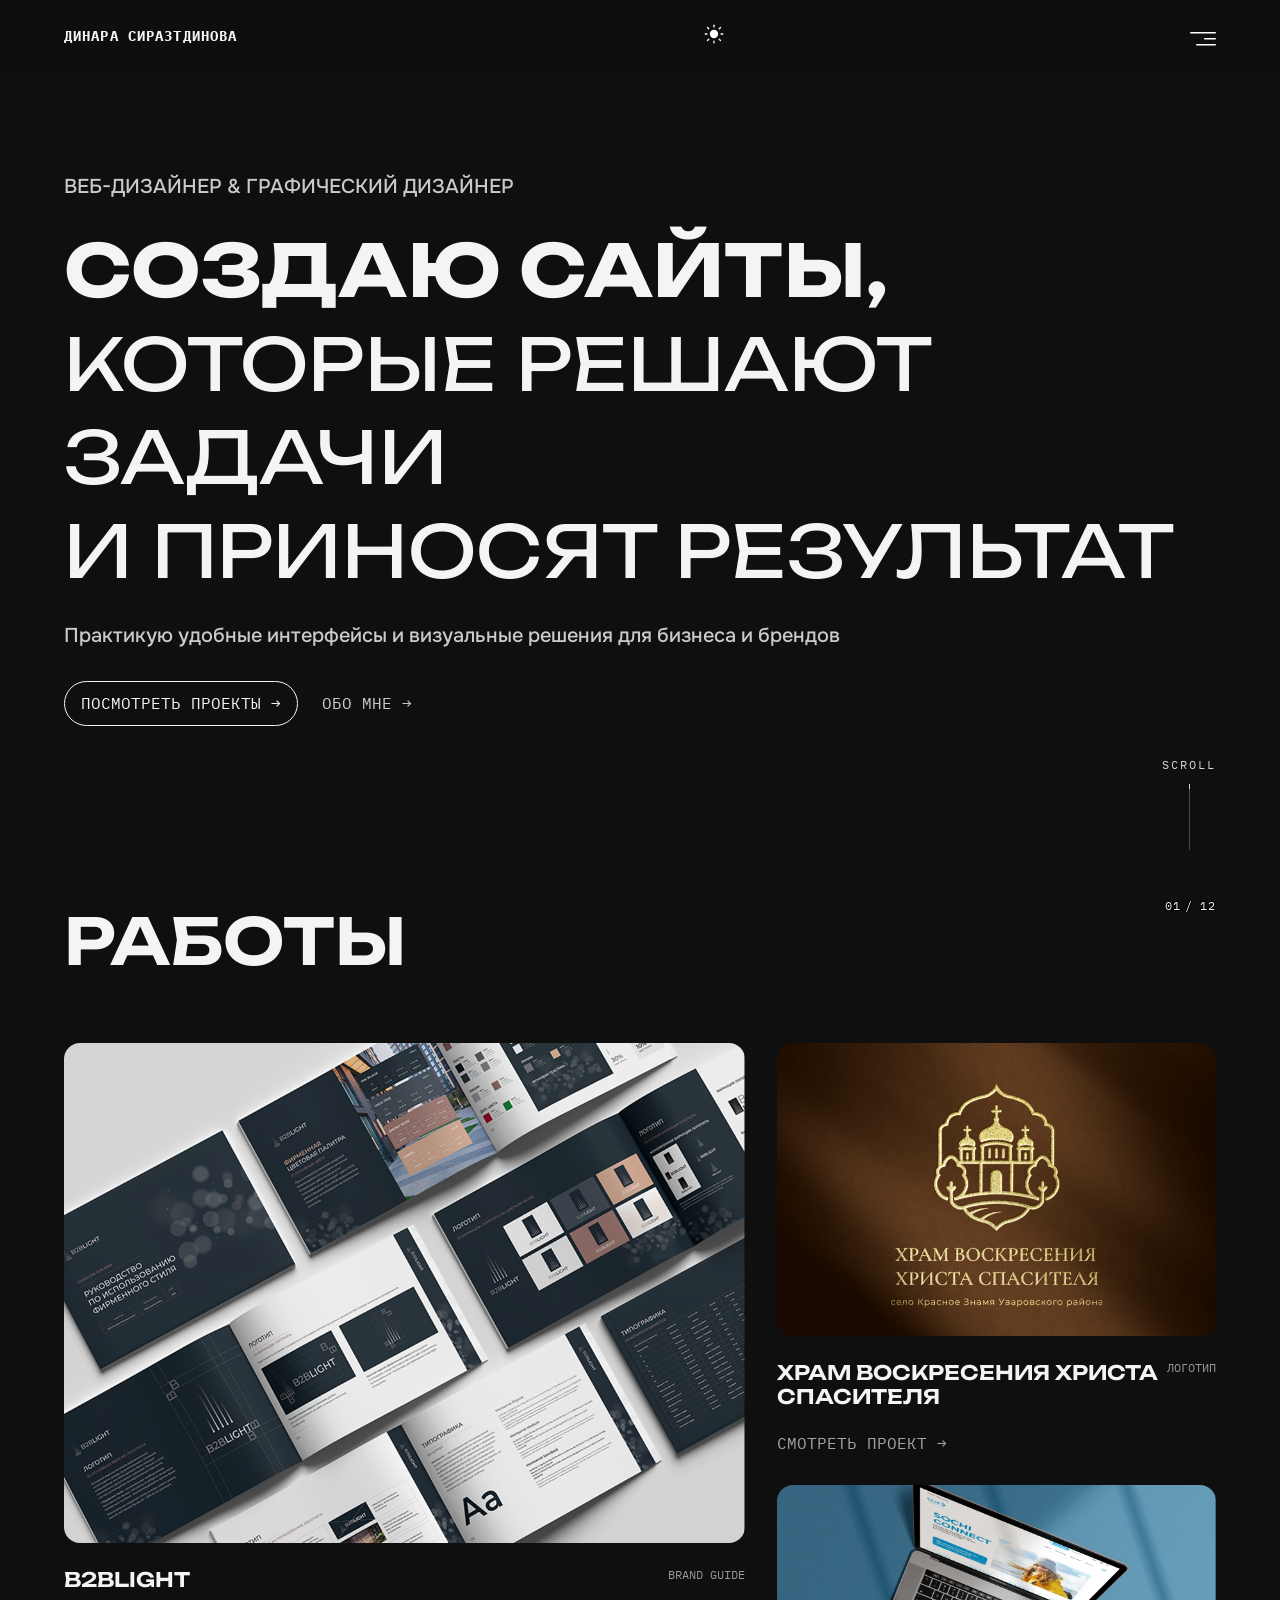
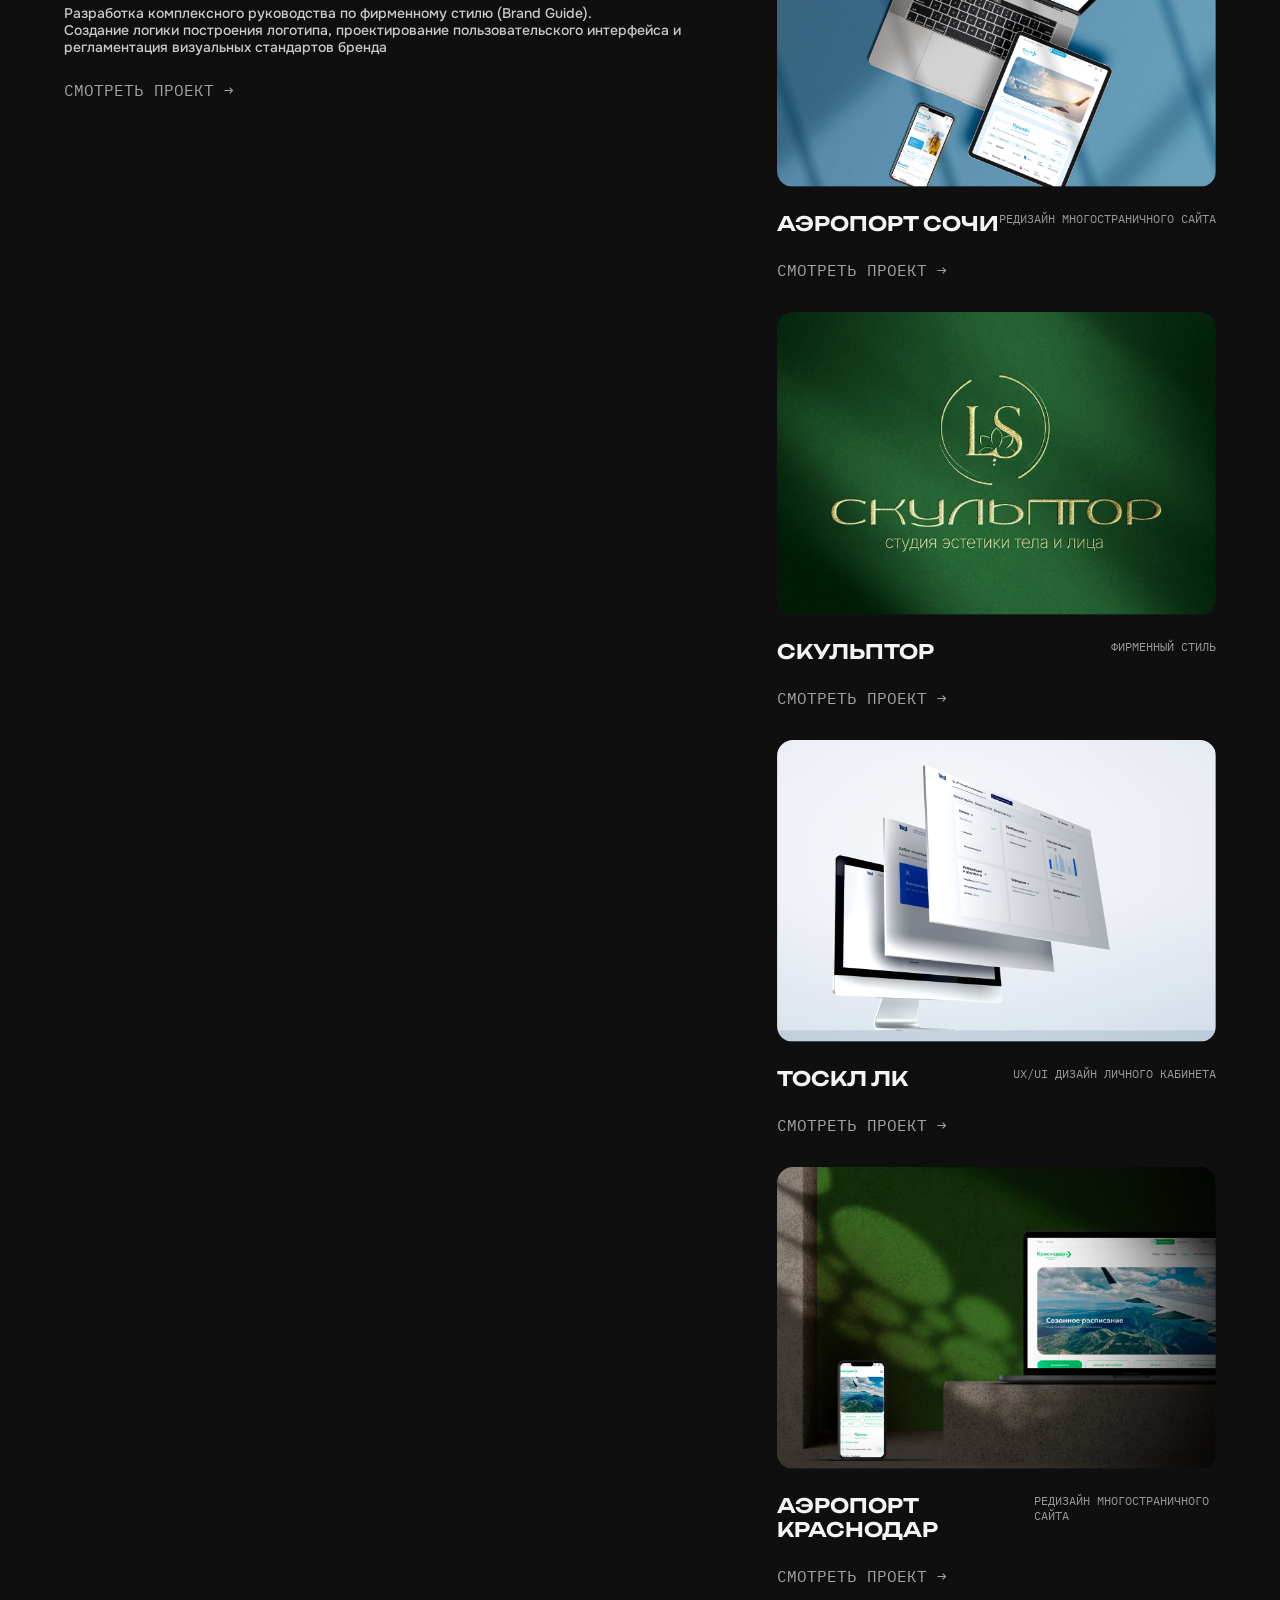
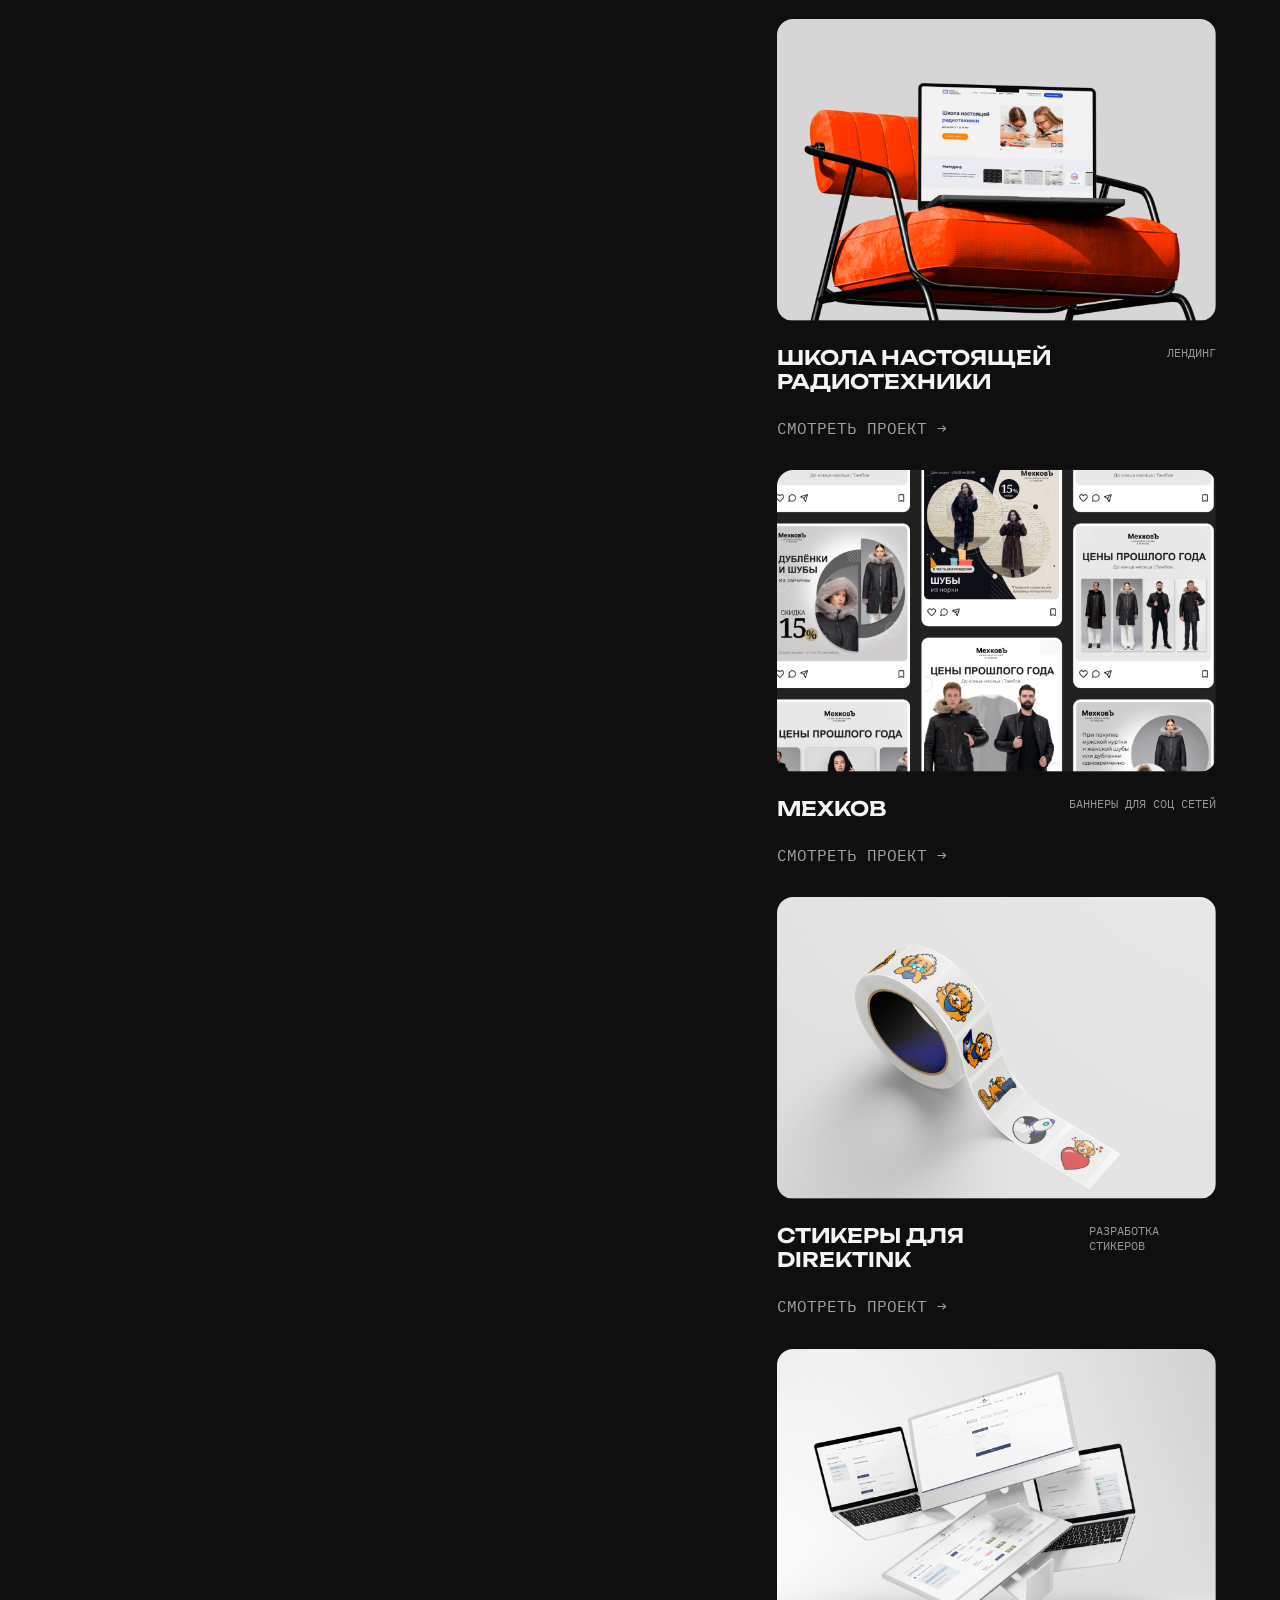
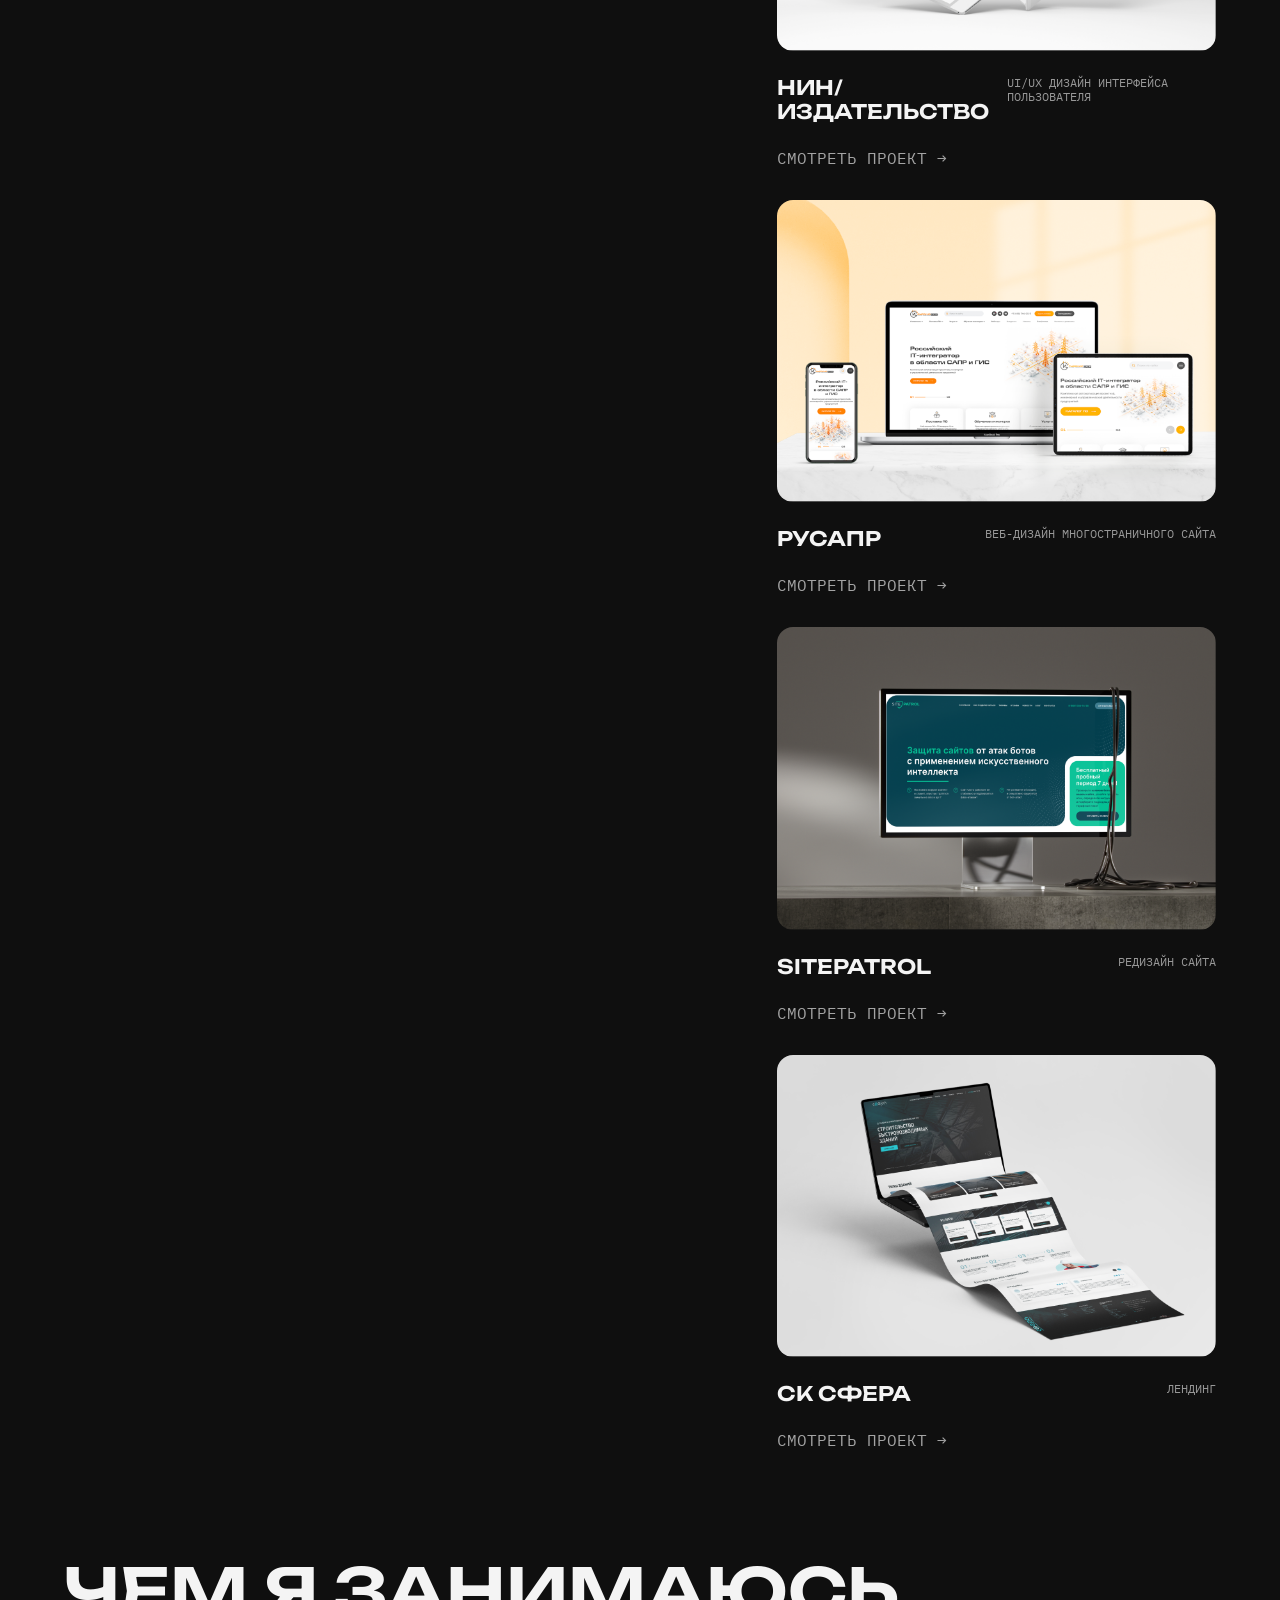
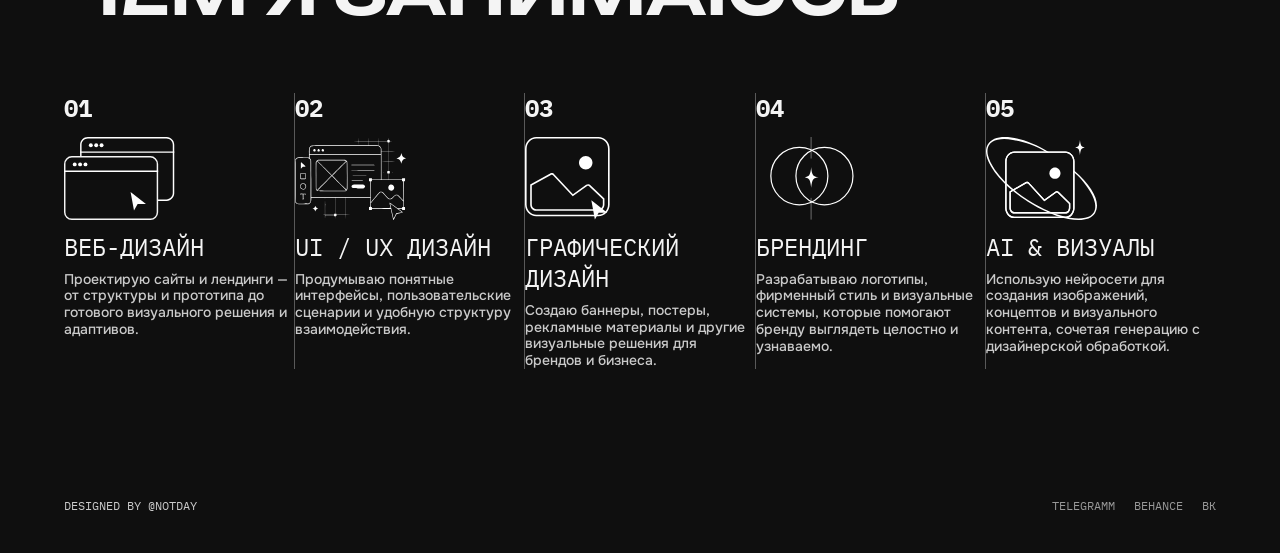
==== commit 881058d1: "Портфолио: проект «ХРАМ ВОСКРЕСЕНИЯ ХРИСТА СПАСИТЕЛЯ» (лого, 2026, адаптивная картинка через picture" ====
--- a/index.html
+++ b/index.html
@@ -189,22 +189,22 @@
           </div>
 
           <div class="second_other">
-            <p class="counter"><span>01</span> / 14</p>
-            <article>
-              <div class="second_main_content">
-                <a href="project.html?project=unipark">
-                  <img
-                    src="content/images/unipark/unipark_main.png"
-                    alt="УНИПАРК"
-                  />
-                </a>
-                <div class="second_main_text">
-                  <div class="second_main_text_sides">
-                    <h2>УНИПАРК</h2>
-                    <p>ВЕБ-ДИЗАЙН МНОГОСТРАНИЧНОГО САЙТА</p>
-                  </div>
-                </div>
-                <a href="project.html?project=unipark">СМОТРЕТЬ ПРОЕКТ →</a>
+            <p class="counter"><span>01</span> / 12</p>
+            <article>
+              <div class="second_main_content">
+                <a href="project.html?project=hram">
+                  <img
+                    src="content/images/hram/hram_main.png"
+                    alt="ХРАМ ВОСКРЕСЕНИЯ ХРИСТА СПАСИТЕЛЯ"
+                  />
+                </a>
+                <div class="second_main_text">
+                  <div class="second_main_text_sides">
+                    <h2>ХРАМ ВОСКРЕСЕНИЯ ХРИСТА СПАСИТЕЛЯ</h2>
+                    <p>ЛОГОТИП</p>
+                  </div>
+                </div>
+                <a href="project.html?project=hram">СМОТРЕТЬ ПРОЕКТ →</a>
               </div>
             </article>
 
@@ -301,42 +301,6 @@
                 <a href="project.html?project=radio-school"
                   >СМОТРЕТЬ ПРОЕКТ →</a
                 >
-              </div>
-            </article>
-
-            <article>
-              <div class="second_main_content">
-                <a href="project.html?project=mars-stones">
-                  <img
-                    src="content/images/mars-stones/mars-stones_main.png"
-                    alt="MARS STONES"
-                  />
-                </a>
-                <div class="second_main_text">
-                  <div class="second_main_text_sides">
-                    <h2>MARS STONES</h2>
-                    <p>ЛЕНДИНГ-УЧЕБНЫЙ ПРОЕКТ</p>
-                  </div>
-                </div>
-                <a href="project.html?project=mars-stones">СМОТРЕТЬ ПРОЕКТ →</a>
-              </div>
-            </article>
-
-            <article>
-              <div class="second_main_content">
-                <a href="project.html?project=delfanto">
-                  <img
-                    src="content/images/delfanto/delfanto_main.png"
-                    alt="ДЕЛЬФАНТО"
-                  />
-                </a>
-                <div class="second_main_text">
-                  <div class="second_main_text_sides">
-                    <h2>ДЕЛЬФАНТО</h2>
-                    <p>E-COMMERCE РЕДИЗАЙН</p>
-                  </div>
-                </div>
-                <a href="project.html?project=delfanto">СМОТРЕТЬ ПРОЕКТ →</a>
               </div>
             </article>
 
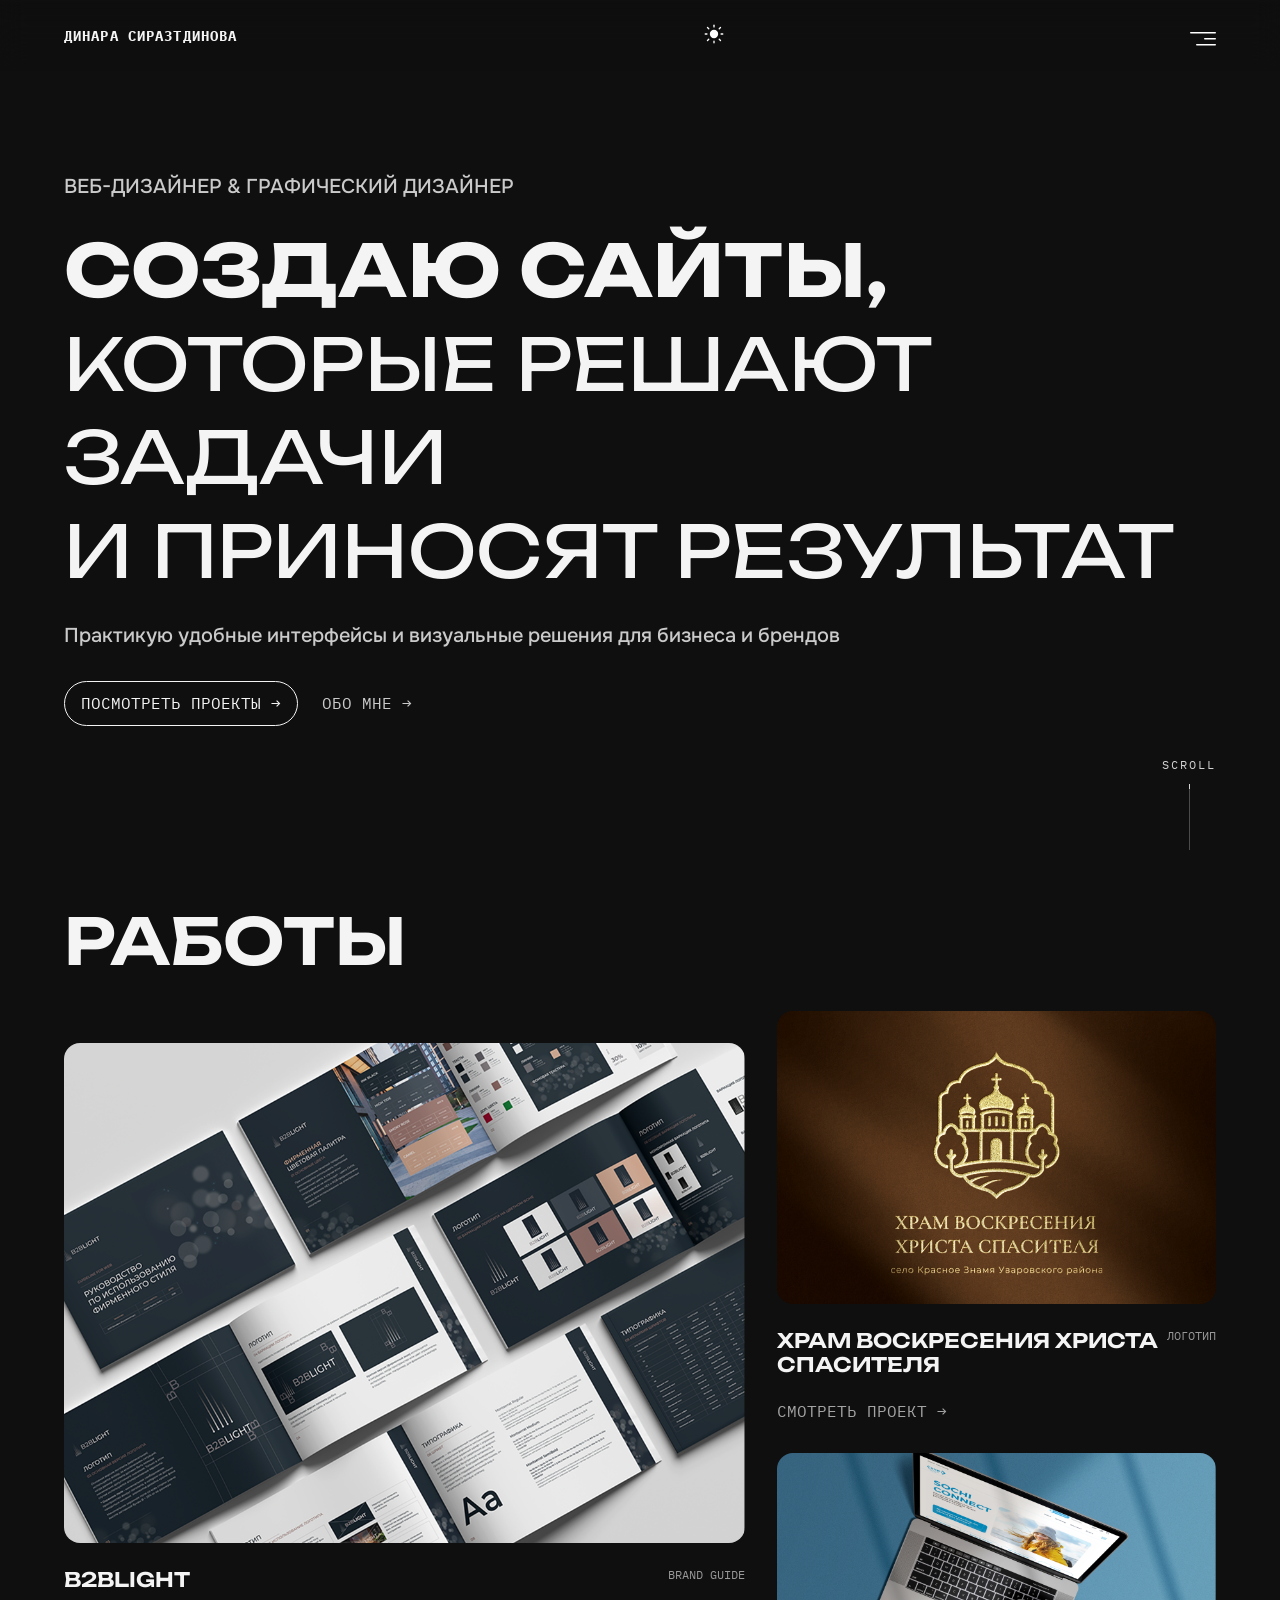
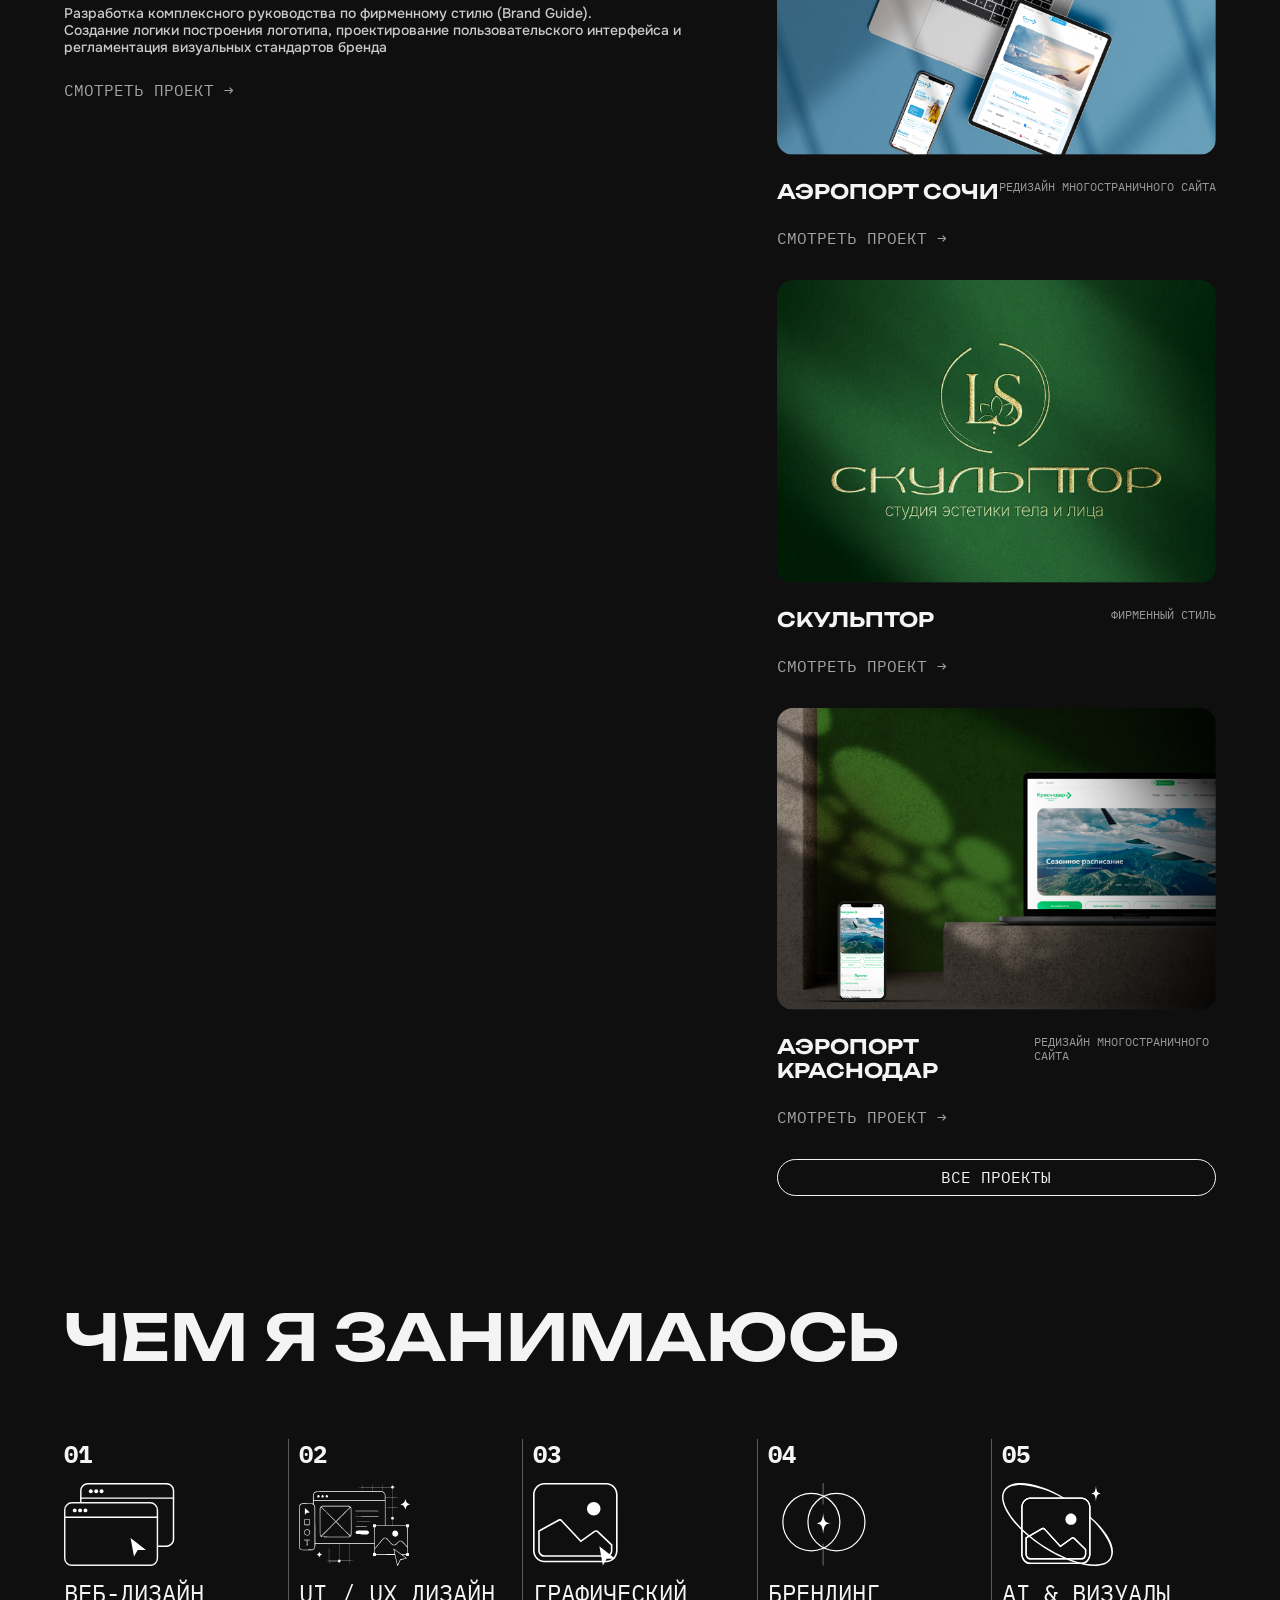
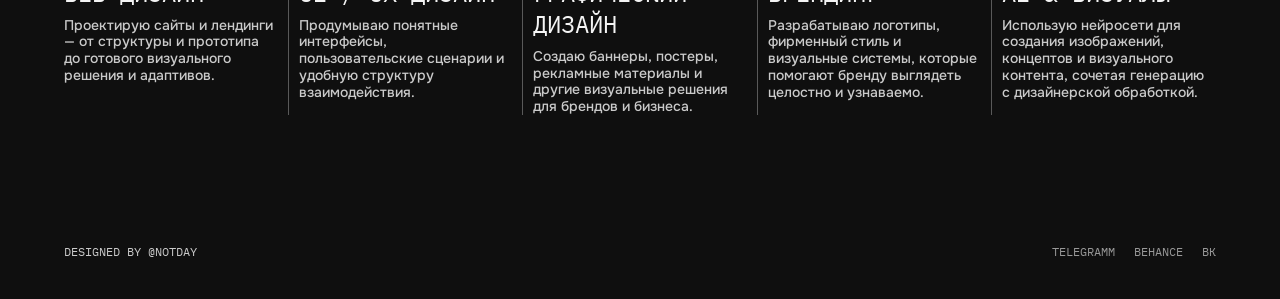
==== commit 5063a16c: "Главная: 5 карточек (b2blight, hram, airport-sochi, skulptor, airport-krasnodar) + кнопка «ВСЕ ПРОЕК" ====
--- a/index.html
+++ b/index.html
@@ -189,7 +189,6 @@
           </div>
 
           <div class="second_other">
-            <p class="counter"><span>01</span> / 12</p>
             <article>
               <div class="second_main_content">
                 <a href="project.html?project=hram">
@@ -248,24 +247,6 @@
 
             <article>
               <div class="second_main_content">
-                <a href="project.html?project=tosk-lk">
-                  <img
-                    src="content/images/tosk-lk/tosk-lk_main.png"
-                    alt="ТОСКЛ ЛК"
-                  />
-                </a>
-                <div class="second_main_text">
-                  <div class="second_main_text_sides">
-                    <h2>ТОСКЛ ЛК</h2>
-                    <p>UX/UI ДИЗАЙН ЛИЧНОГО КАБИНЕТА</p>
-                  </div>
-                </div>
-                <a href="project.html?project=tosk-lk">СМОТРЕТЬ ПРОЕКТ →</a>
-              </div>
-            </article>
-
-            <article>
-              <div class="second_main_content">
                 <a href="project.html?project=airport-krasnodar">
                   <img
                     src="content/images/airport_krasnodar/airport_krasnodar_main.png"
@@ -284,137 +265,7 @@
               </div>
             </article>
 
-            <article>
-              <div class="second_main_content">
-                <a href="project.html?project=radio-school">
-                  <img
-                    src="content/images/radio-school/radio-school_main.png"
-                    alt="ШКОЛА НАСТОЯЩЕЙ РАДИОТЕХНИКИ"
-                  />
-                </a>
-                <div class="second_main_text">
-                  <div class="second_main_text_sides">
-                    <h2>ШКОЛА НАСТОЯЩЕЙ РАДИОТЕХНИКИ</h2>
-                    <p>ЛЕНДИНГ</p>
-                  </div>
-                </div>
-                <a href="project.html?project=radio-school"
-                  >СМОТРЕТЬ ПРОЕКТ →</a
-                >
-              </div>
-            </article>
-
-            <article>
-              <div class="second_main_content">
-                <a href="project.html?project=mehkov">
-                  <img
-                    src="content/images/mehkov/mehkov_main.png"
-                    alt="МЕХКОВ"
-                  />
-                </a>
-                <div class="second_main_text">
-                  <div class="second_main_text_sides">
-                    <h2>МЕХКОВ</h2>
-                    <p>БАННЕРЫ ДЛЯ СОЦ СЕТЕЙ</p>
-                  </div>
-                </div>
-                <a href="project.html?project=mehkov">СМОТРЕТЬ ПРОЕКТ →</a>
-              </div>
-            </article>
-
-            <article>
-              <div class="second_main_content">
-                <a href="project.html?project=direkting-stickers">
-                  <img
-                    src="content/images/direkting-stickers/direkting-stickers_main.png"
-                    alt="СТИКЕРЫ ДЛЯ DIREKTINK"
-                  />
-                </a>
-                <div class="second_main_text">
-                  <div class="second_main_text_sides">
-                    <h2>СТИКЕРЫ ДЛЯ DIREKTINK</h2>
-                    <p>РАЗРАБОТКА СТИКЕРОВ</p>
-                  </div>
-                </div>
-                <a href="project.html?project=direkting-stickers"
-                  >СМОТРЕТЬ ПРОЕКТ →</a
-                >
-              </div>
-            </article>
-
-            <article>
-              <div class="second_main_content">
-                <a href="project.html?project=nin-publishing">
-                  <img
-                    src="content/images/nin-publishing/nin-publishing_main.png"
-                    alt="НИН/ИЗДАТЕЛЬСТВО"
-                  />
-                </a>
-                <div class="second_main_text">
-                  <div class="second_main_text_sides">
-                    <h2>НИН/ИЗДАТЕЛЬСТВО</h2>
-                    <p>UI/UX ДИЗАЙН ИНТЕРФЕЙСА ПОЛЬЗОВАТЕЛЯ</p>
-                  </div>
-                </div>
-                <a href="project.html?project=nin-publishing"
-                  >СМОТРЕТЬ ПРОЕКТ →</a
-                >
-              </div>
-            </article>
-
-            <article>
-              <div class="second_main_content">
-                <a href="project.html?project=rusapr">
-                  <img
-                    src="content/images/rusapr/rusapr_main.png"
-                    alt="РУСАПР"
-                  />
-                </a>
-                <div class="second_main_text">
-                  <div class="second_main_text_sides">
-                    <h2>РУСАПР</h2>
-                    <p>ВЕБ-ДИЗАЙН МНОГОСТРАНИЧНОГО САЙТА</p>
-                  </div>
-                </div>
-                <a href="project.html?project=rusapr">СМОТРЕТЬ ПРОЕКТ →</a>
-              </div>
-            </article>
-
-            <article>
-              <div class="second_main_content">
-                <a href="project.html?project=sitepatrol">
-                  <img
-                    src="content/images/sitepatrol/sitepatrol_main.png"
-                    alt="SITEPATROL"
-                  />
-                </a>
-                <div class="second_main_text">
-                  <div class="second_main_text_sides">
-                    <h2>SITEPATROL</h2>
-                    <p>РЕДИЗАЙН САЙТА</p>
-                  </div>
-                </div>
-                <a href="project.html?project=sitepatrol">СМОТРЕТЬ ПРОЕКТ →</a>
-              </div>
-            </article>
-
-            <article>
-              <div class="second_main_content">
-                <a href="project.html?project=sk-sfera">
-                  <img
-                    src="content/images/sk-sfera/sk_sfera_main.png"
-                    alt="СК СФЕРА"
-                  />
-                </a>
-                <div class="second_main_text">
-                  <div class="second_main_text_sides">
-                    <h2>СК СФЕРА</h2>
-                    <p>ЛЕНДИНГ</p>
-                  </div>
-                </div>
-                <a href="project.html?project=sk-sfera">СМОТРЕТЬ ПРОЕКТ →</a>
-              </div>
-            </article>
+            <a href="works.html" class="projects_button projects_button_all">ВСЕ ПРОЕКТЫ</a>
           </div>
         </div>
       </section>
--- a/style.css
+++ b/style.css
@@ -260,6 +260,16 @@
   text-align: center;
 }
 
+/* «ВСЕ ПРОЕКТЫ» — на всю ширину, стилистика как у «← НАЗАД» (шрифт — из .second a) */
+.projects_button_all {
+  display: flex;
+  align-items: center;
+  justify-content: center;
+  width: 100%;
+  height: 37px;
+  padding: 0;
+}
+
 .scroll_button {
   position: absolute;
   right: 64px;
@@ -439,31 +449,9 @@
   display: flex;
   flex-direction: column;
   gap: 32px;
-}
-.second_other .counter {
-  display: flex;
-  justify-content: flex-end;
-  align-items: flex-start;
-  gap: 4px;
-
-  position: sticky;
-  top: 60px;
-
-  margin-bottom: 99px;
-
-  font-family: "ibm_plex_mono";
-  font-size: 12px;
-  line-height: 100%;
-  letter-spacing: 0.78px;
-  text-shadow:
-    -1px -1px 0 var(--outline),
-    0 -1px 0 var(--outline),
-    1px -1px 0 var(--outline),
-    -1px 0 0 var(--outline),
-    1px 0 0 var(--outline),
-    -1px 1px 0 var(--outline),
-    0 1px 0 var(--outline),
-    1px 1px 0 var(--outline);
+
+  /* отступ первой карточки — раньше задавал удалённый счётчик (12px + 99px) */
+  padding-top: 111px;
 }
 img {
   max-width: 100%;
@@ -491,6 +479,7 @@
 
 .third_line {
   width: 1px;
+  margin: 0 10px;
   background-color: var(--text);
   opacity: 0.32;
 }
@@ -764,7 +753,7 @@
     display: contents;
   }
 
-  .second_other .counter {
+  .projects_button_all {
     display: none;
   }
 
@@ -818,7 +807,7 @@
   }
 
   .third_line {
-    width: 100%;
+    width: calc(100% - 20px);
     height: 1px;
   }
 
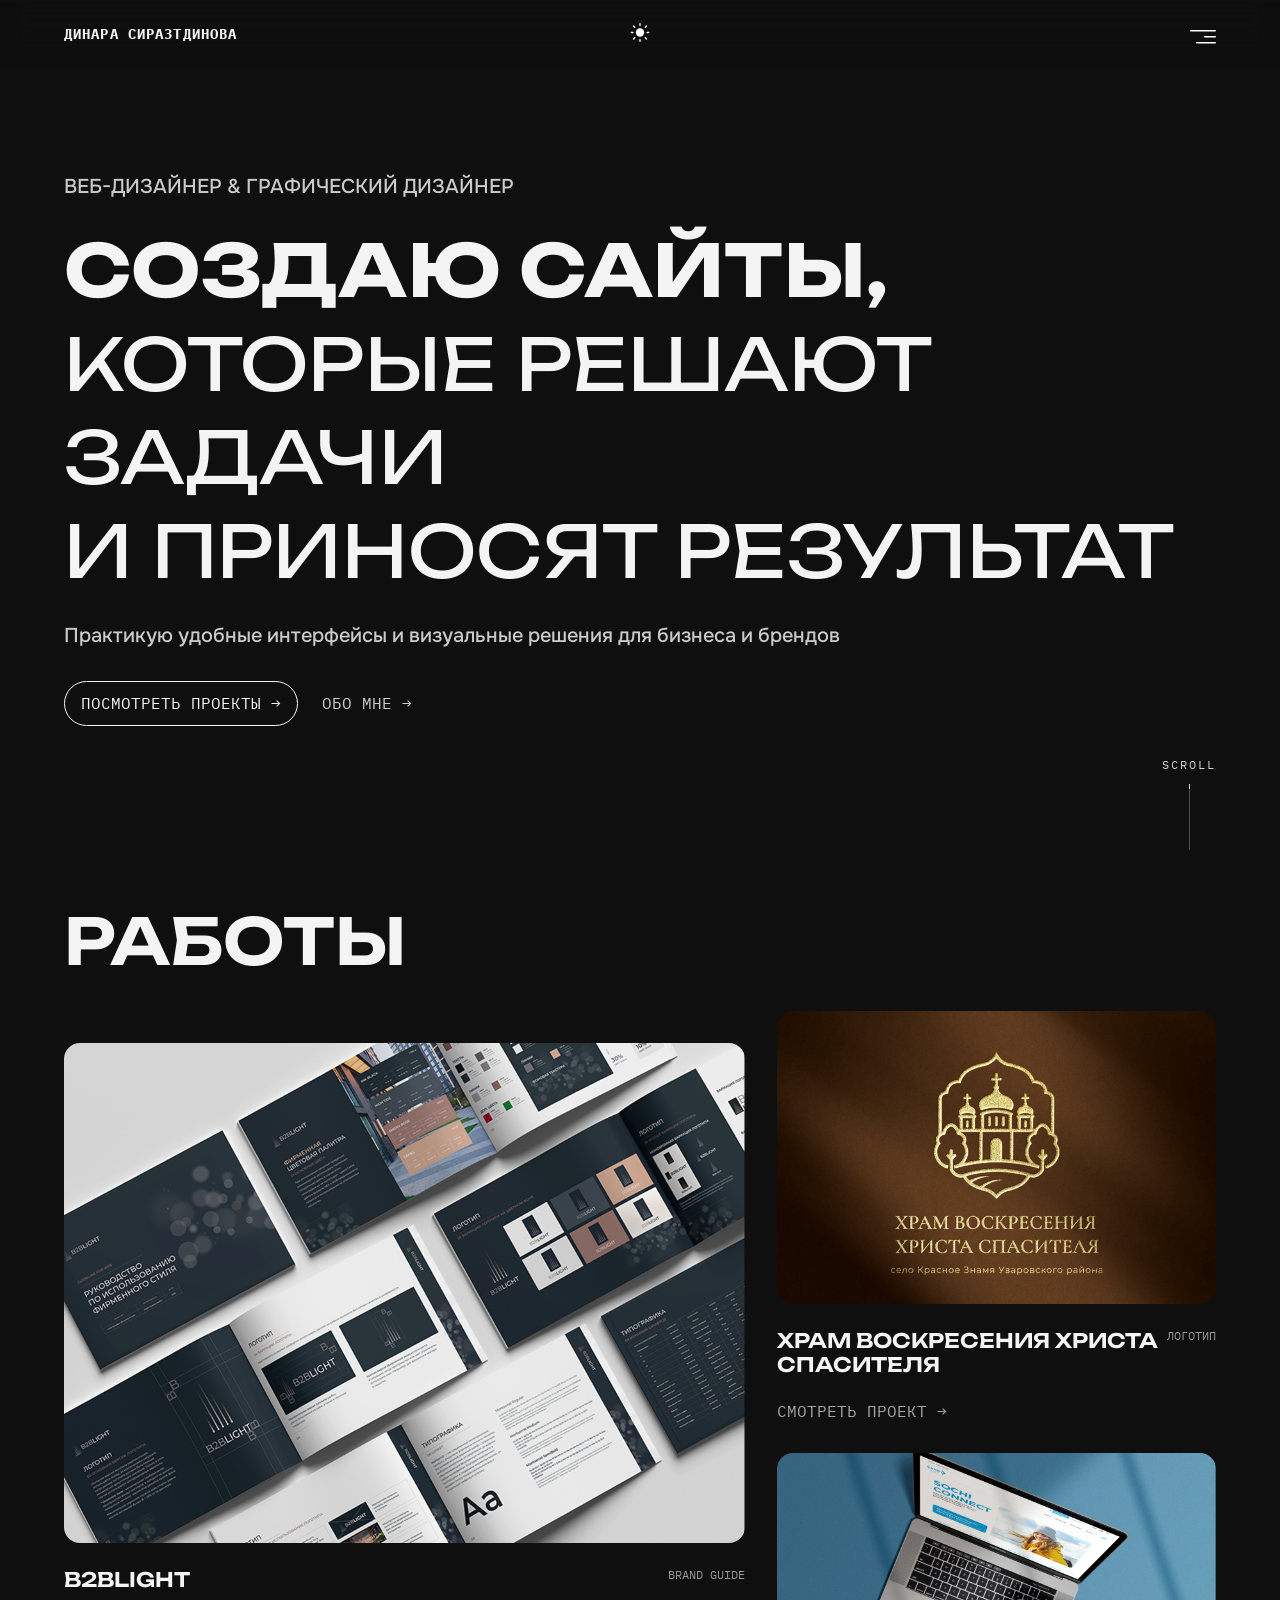
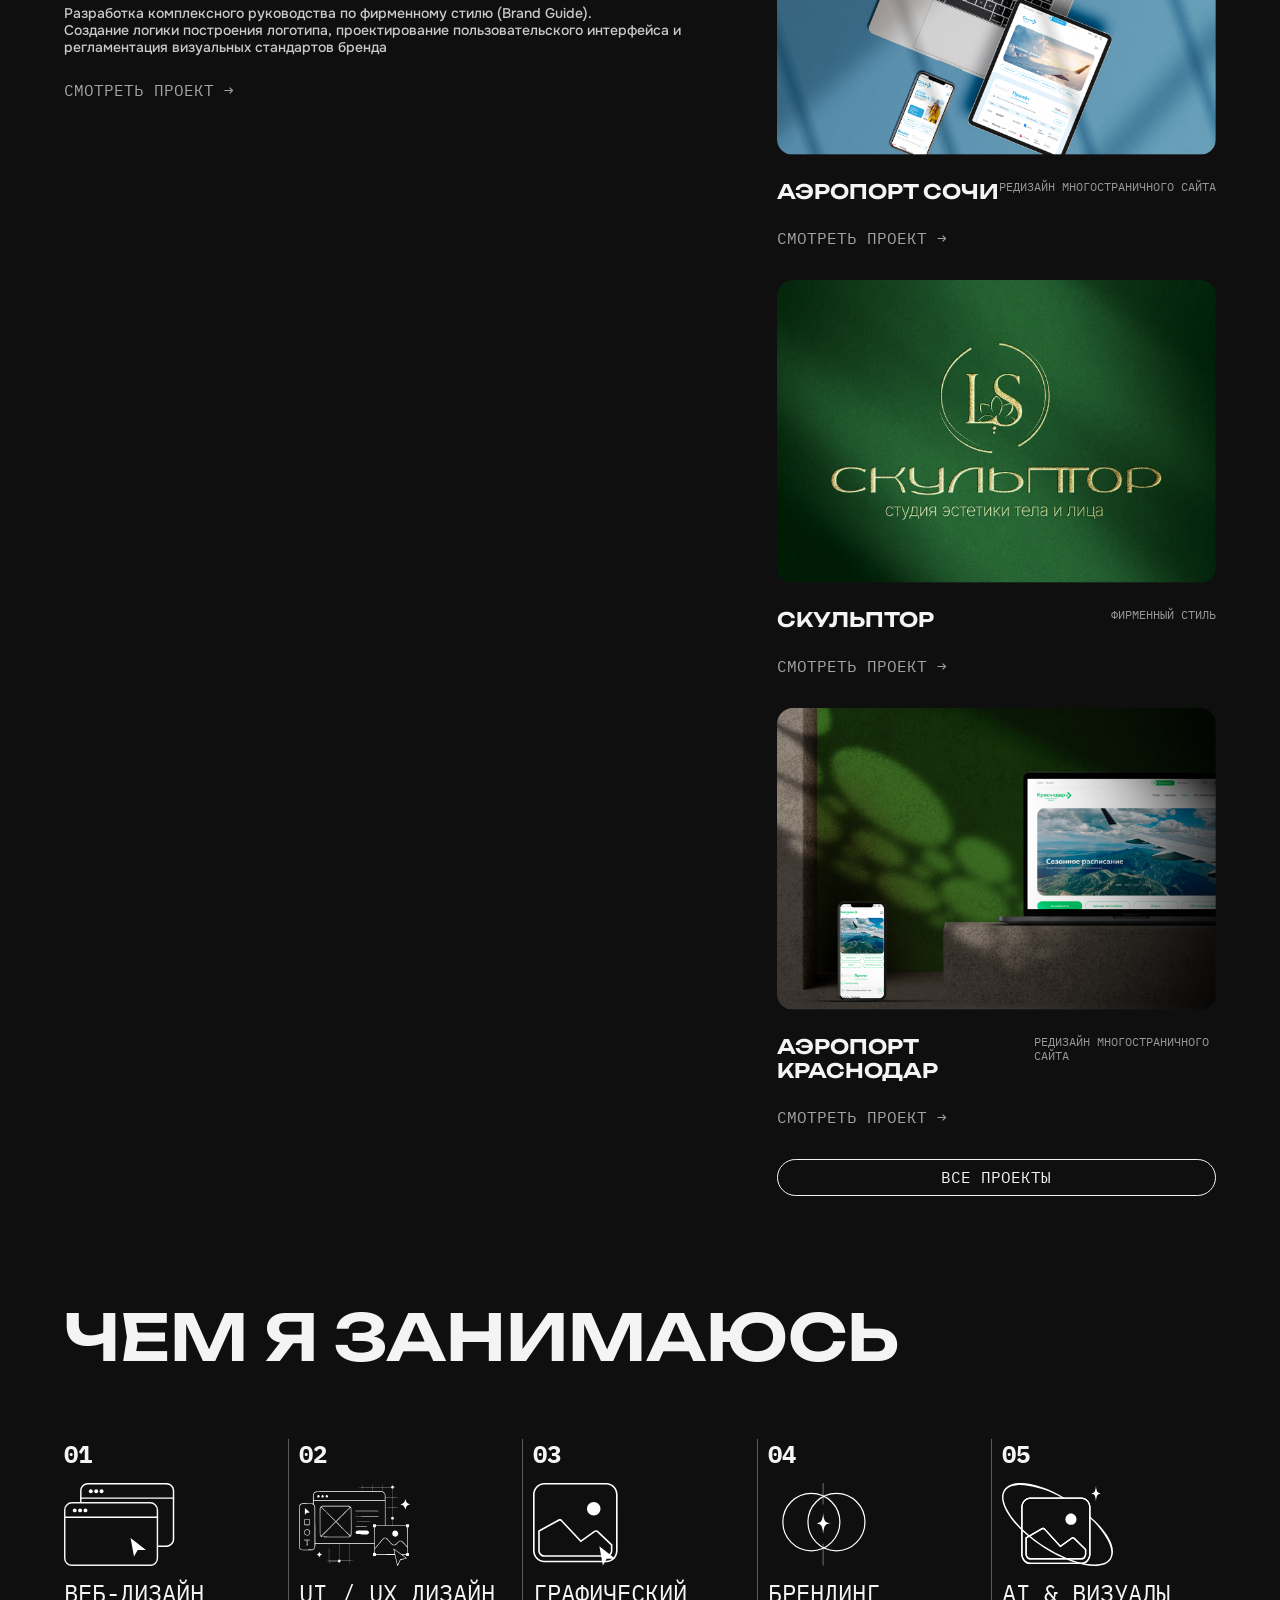
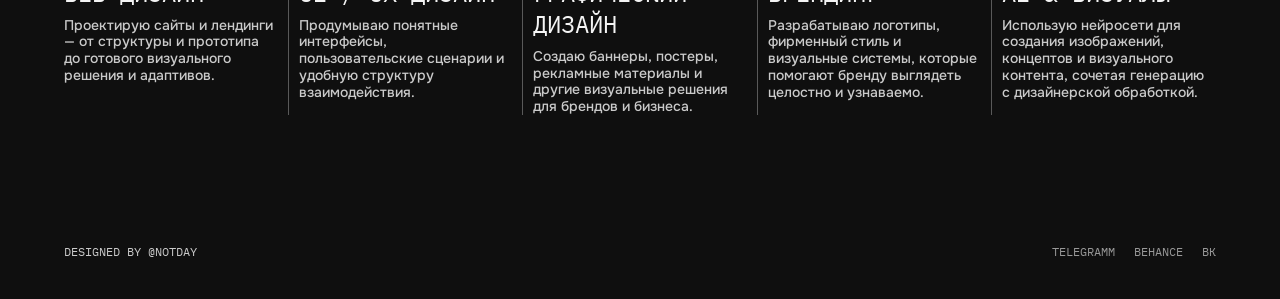
==== commit c744a99f: "favicon content/icons/fav_icon.png на всех страницах" ====
--- a/index.html
+++ b/index.html
@@ -3,6 +3,7 @@
   <head>
     <meta charset="UTF-8" />
     <meta name="viewport" content="width=device-width, initial-scale=1.0" />
+    <link rel="icon" type="image/png" href="content/icons/fav_icon.png" />
     <title>Document</title>
     <link rel="stylesheet" href="style.css" />
     <script>
--- a/style.css
+++ b/style.css
@@ -182,6 +182,14 @@
   cursor: pointer;
 }
 
+/* кнопка темы всегда по центру шапки, независимо от ширины имени и меню */
+.theme_button {
+  position: absolute;
+  top: 50%;
+  left: 50%;
+  transform: translate(-50%, -50%);
+}
+
 .theme_button .ray {
   transform-box: view-box;
   transform-origin: 10px 10px;
@@ -840,6 +848,11 @@
     font-size: 12px;
   }
 
+  header p {
+    /* имя в две строки: ДИНАРА / СИРАЗТДИНОВА */
+    width: min-content;
+  }
+
   .first {
     /* stretch: чтобы текст переносился по ширине экрана,
        а блок не растягивался до max-content (465px+) и не вылезал за экран */
@@ -857,8 +870,7 @@
   }
 
   .first_text h1 {
-    /* 24px из макета (Uncial Antiqua) — берём размер, при котором Unbounded вписывается в 3 строки */
-    font-size: 16px;
+    font-size: 24px;
   }
 
   .first_buttons {
@@ -881,8 +893,8 @@
   }
 
   .second h1 {
-    font-size: 22px;
-    letter-spacing: 0.22px;
+    font-size: 24px;
+    letter-spacing: 0.35px;
   }
 
   .second_link {
@@ -925,8 +937,8 @@
   }
 
   .third h1 {
-    font-size: 22px;
-    letter-spacing: 0.22px;
+    font-size: 24px;
+    letter-spacing: 0.35px;
   }
 
   footer {
